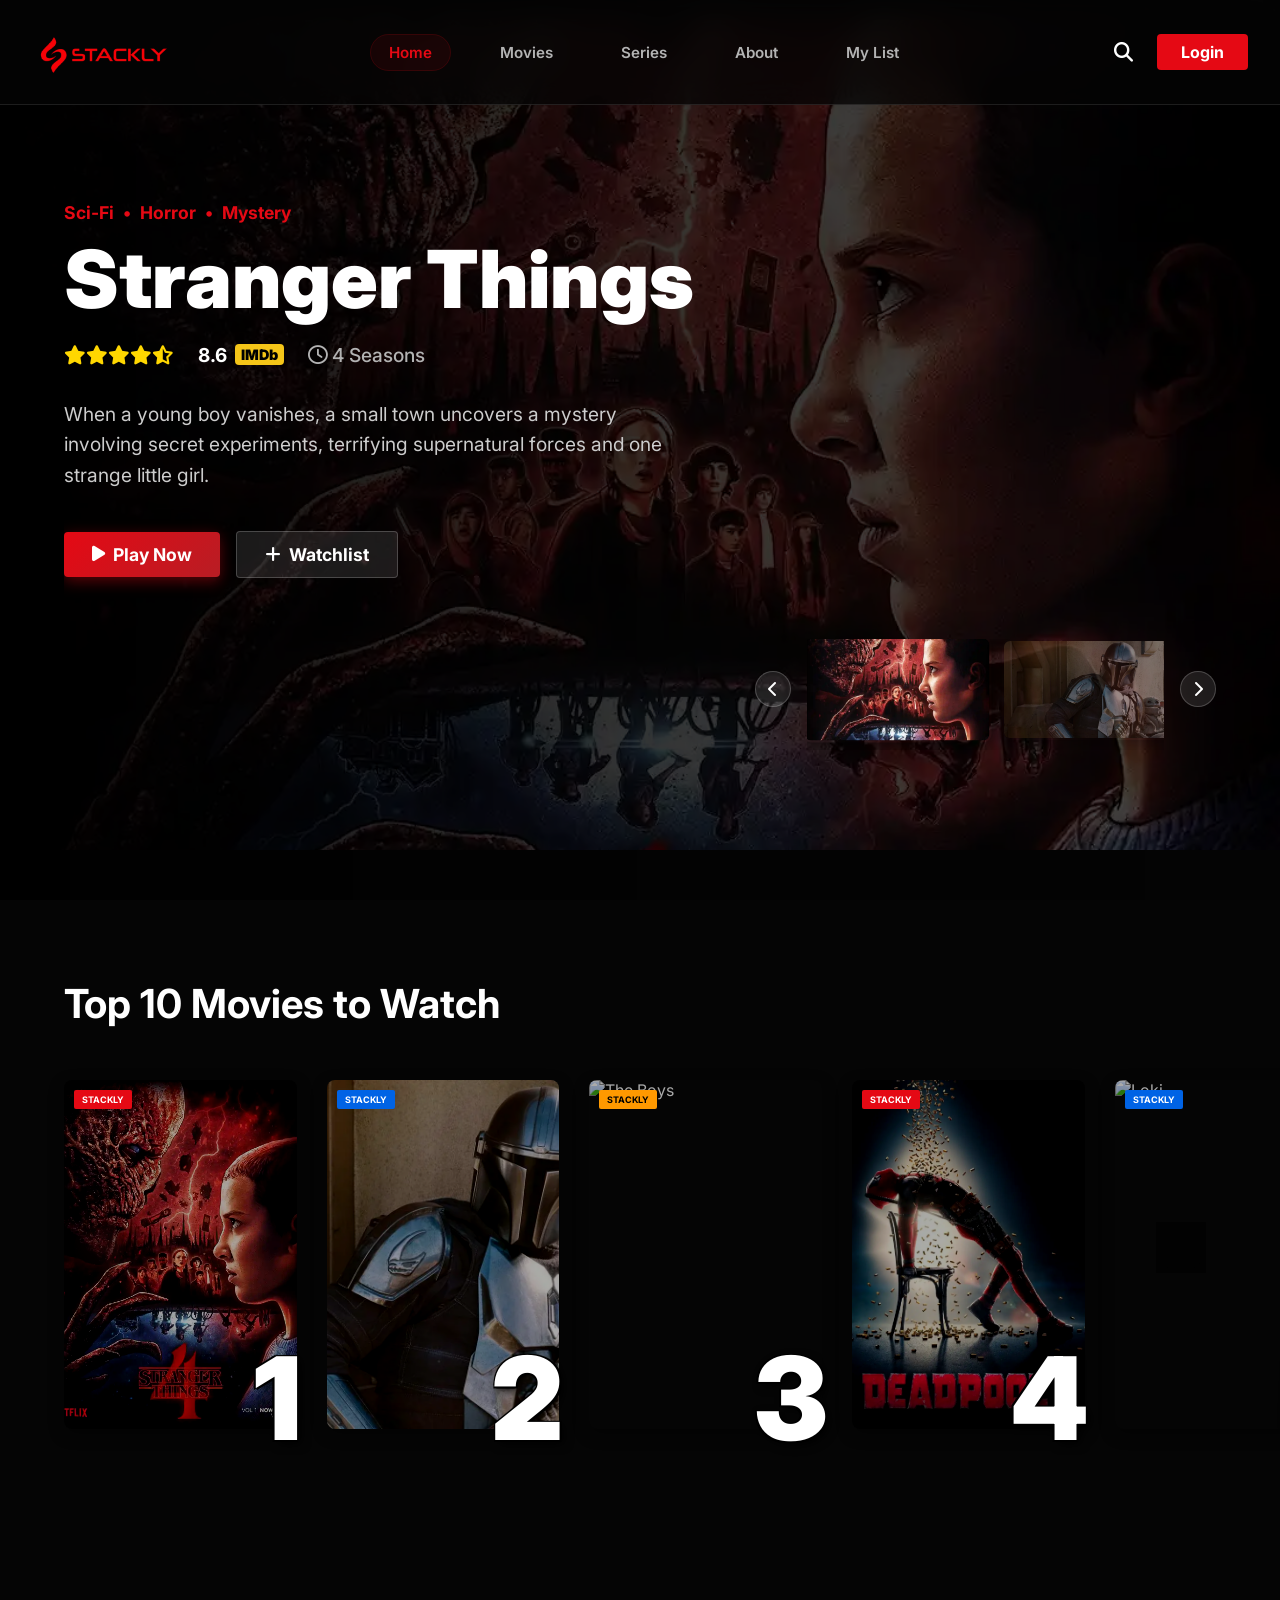
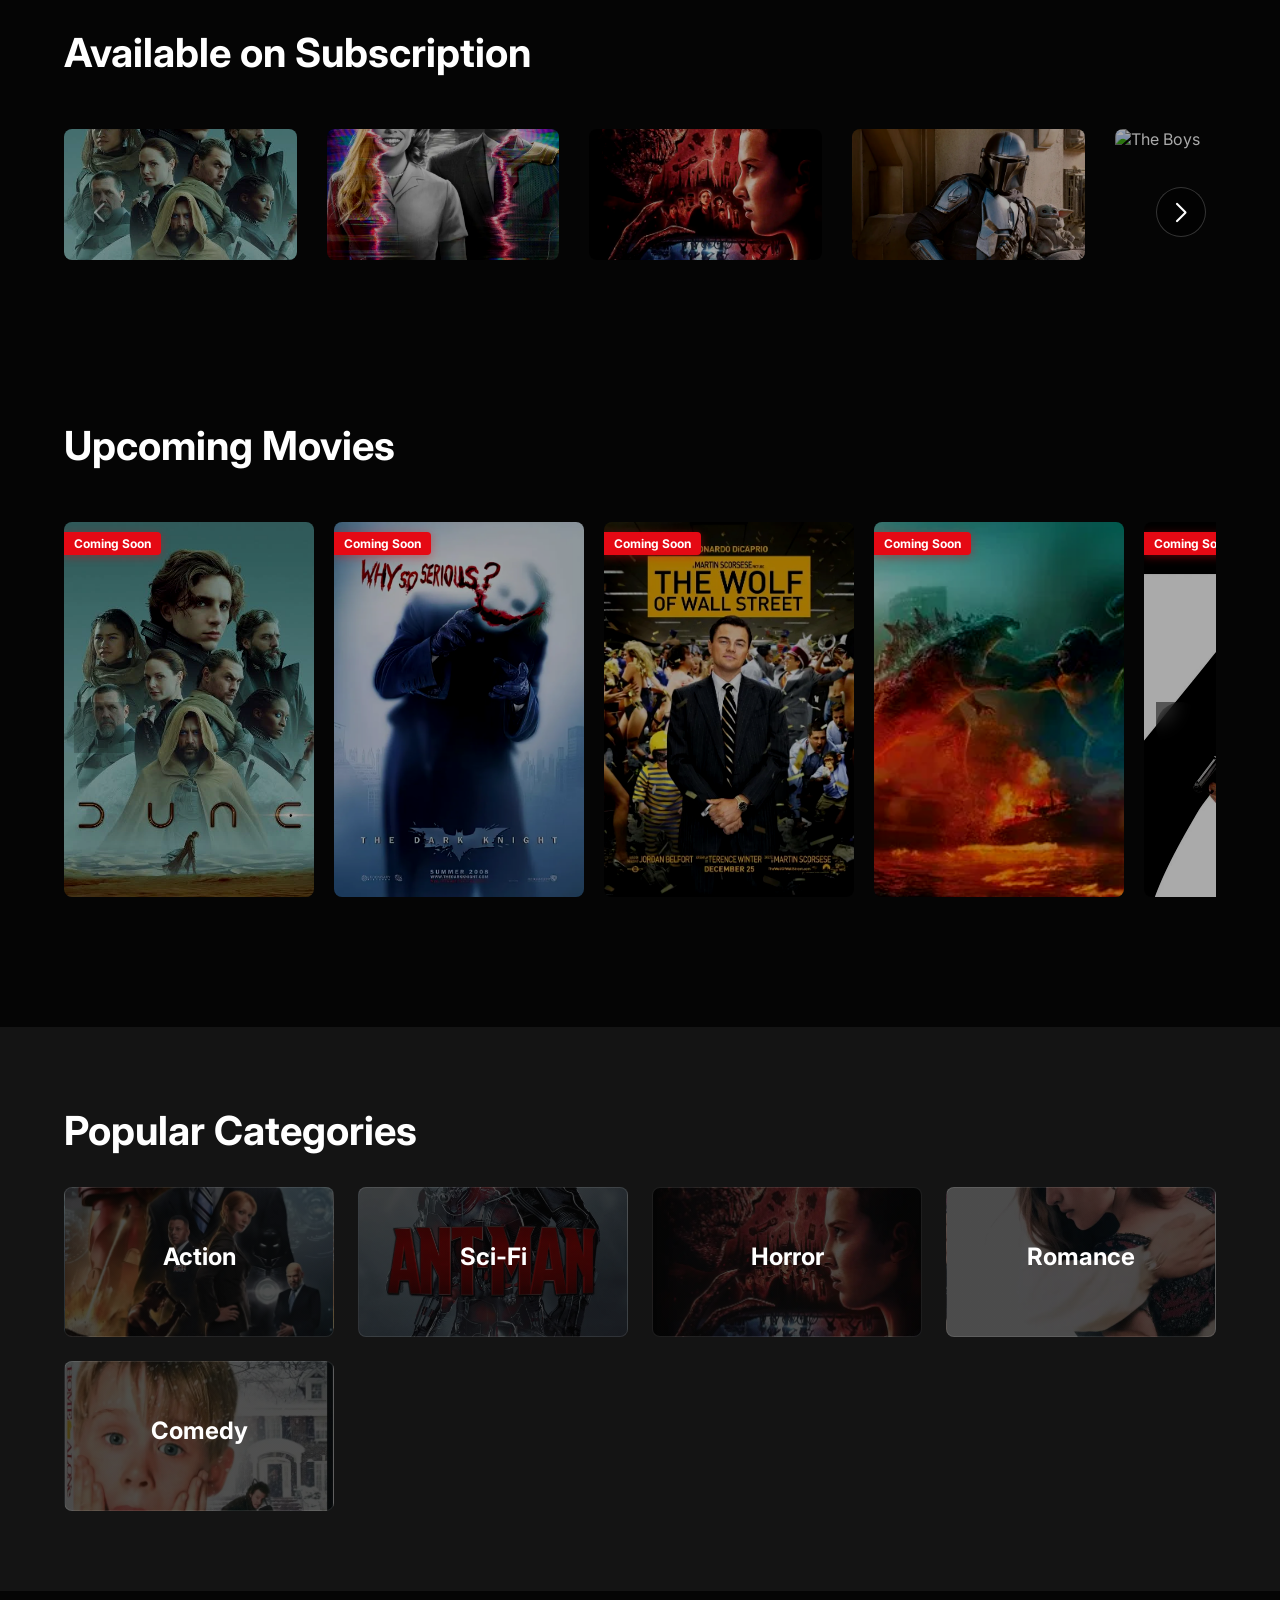
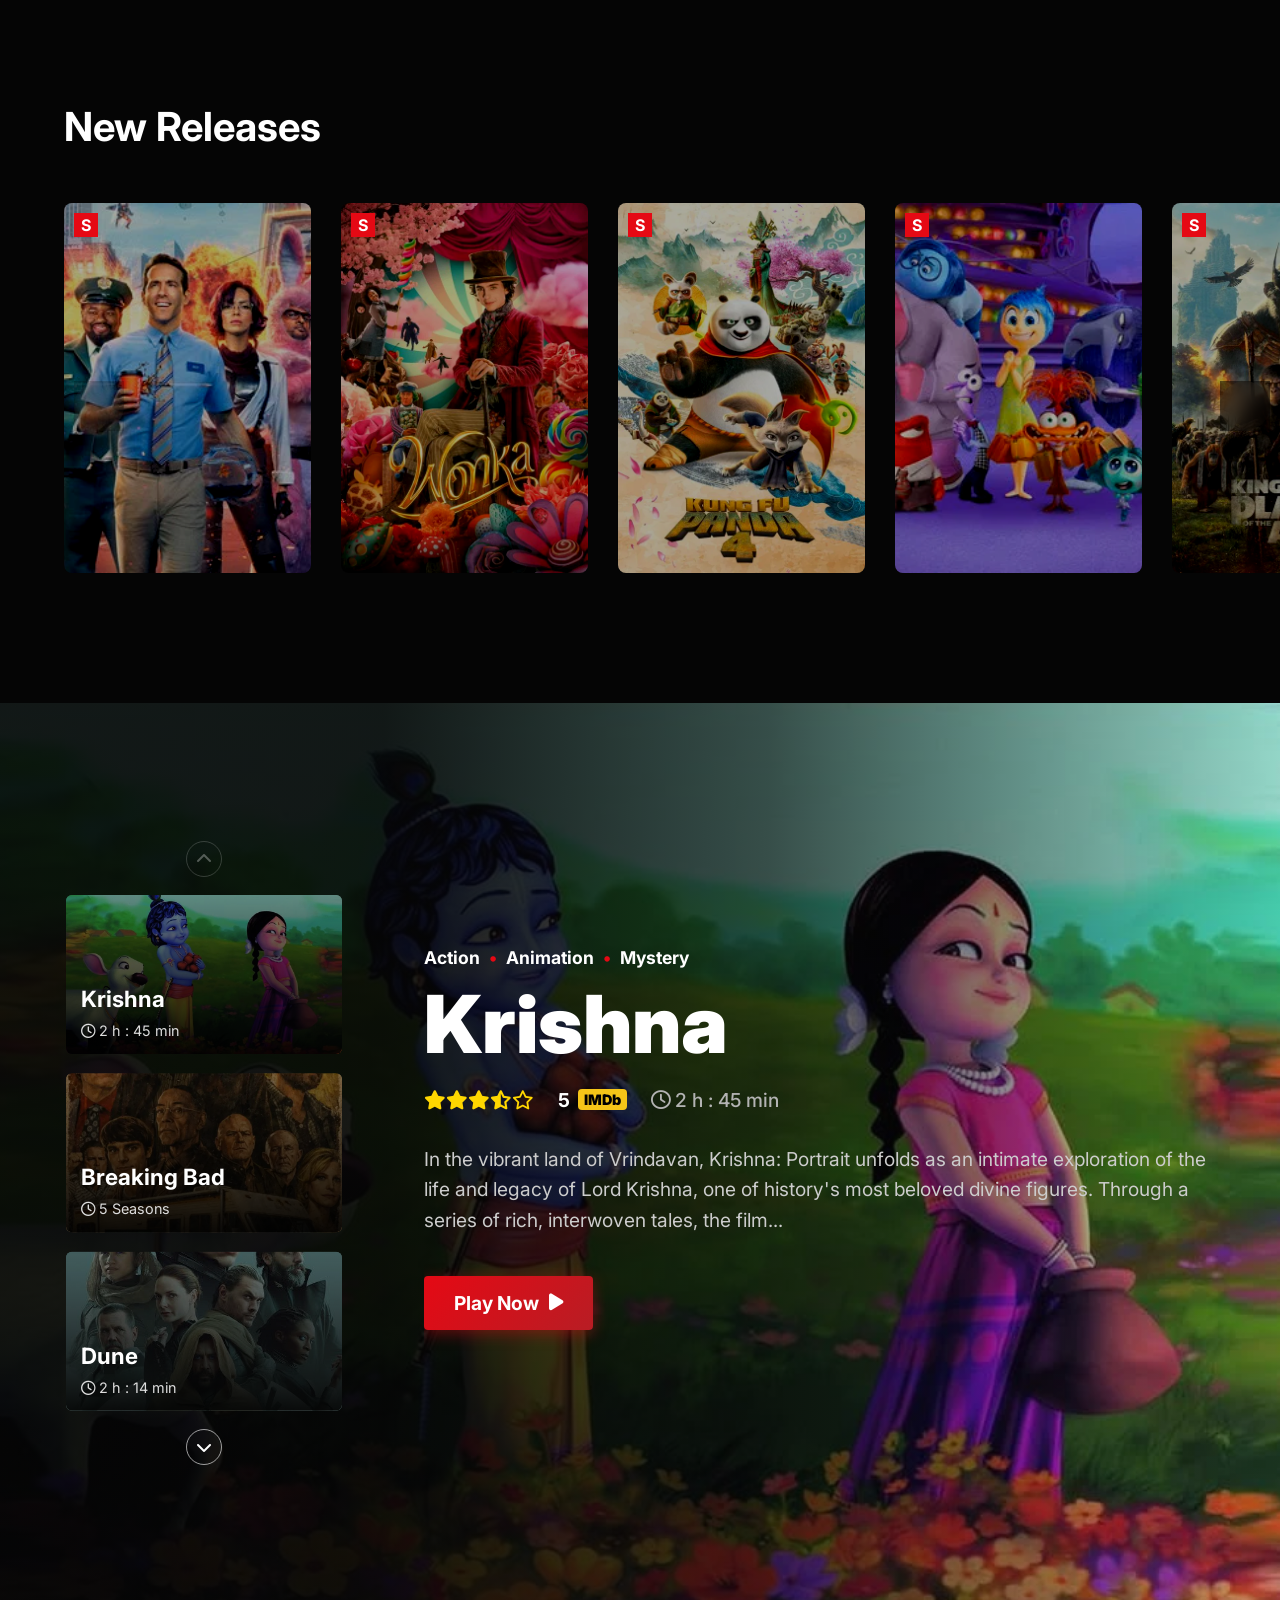
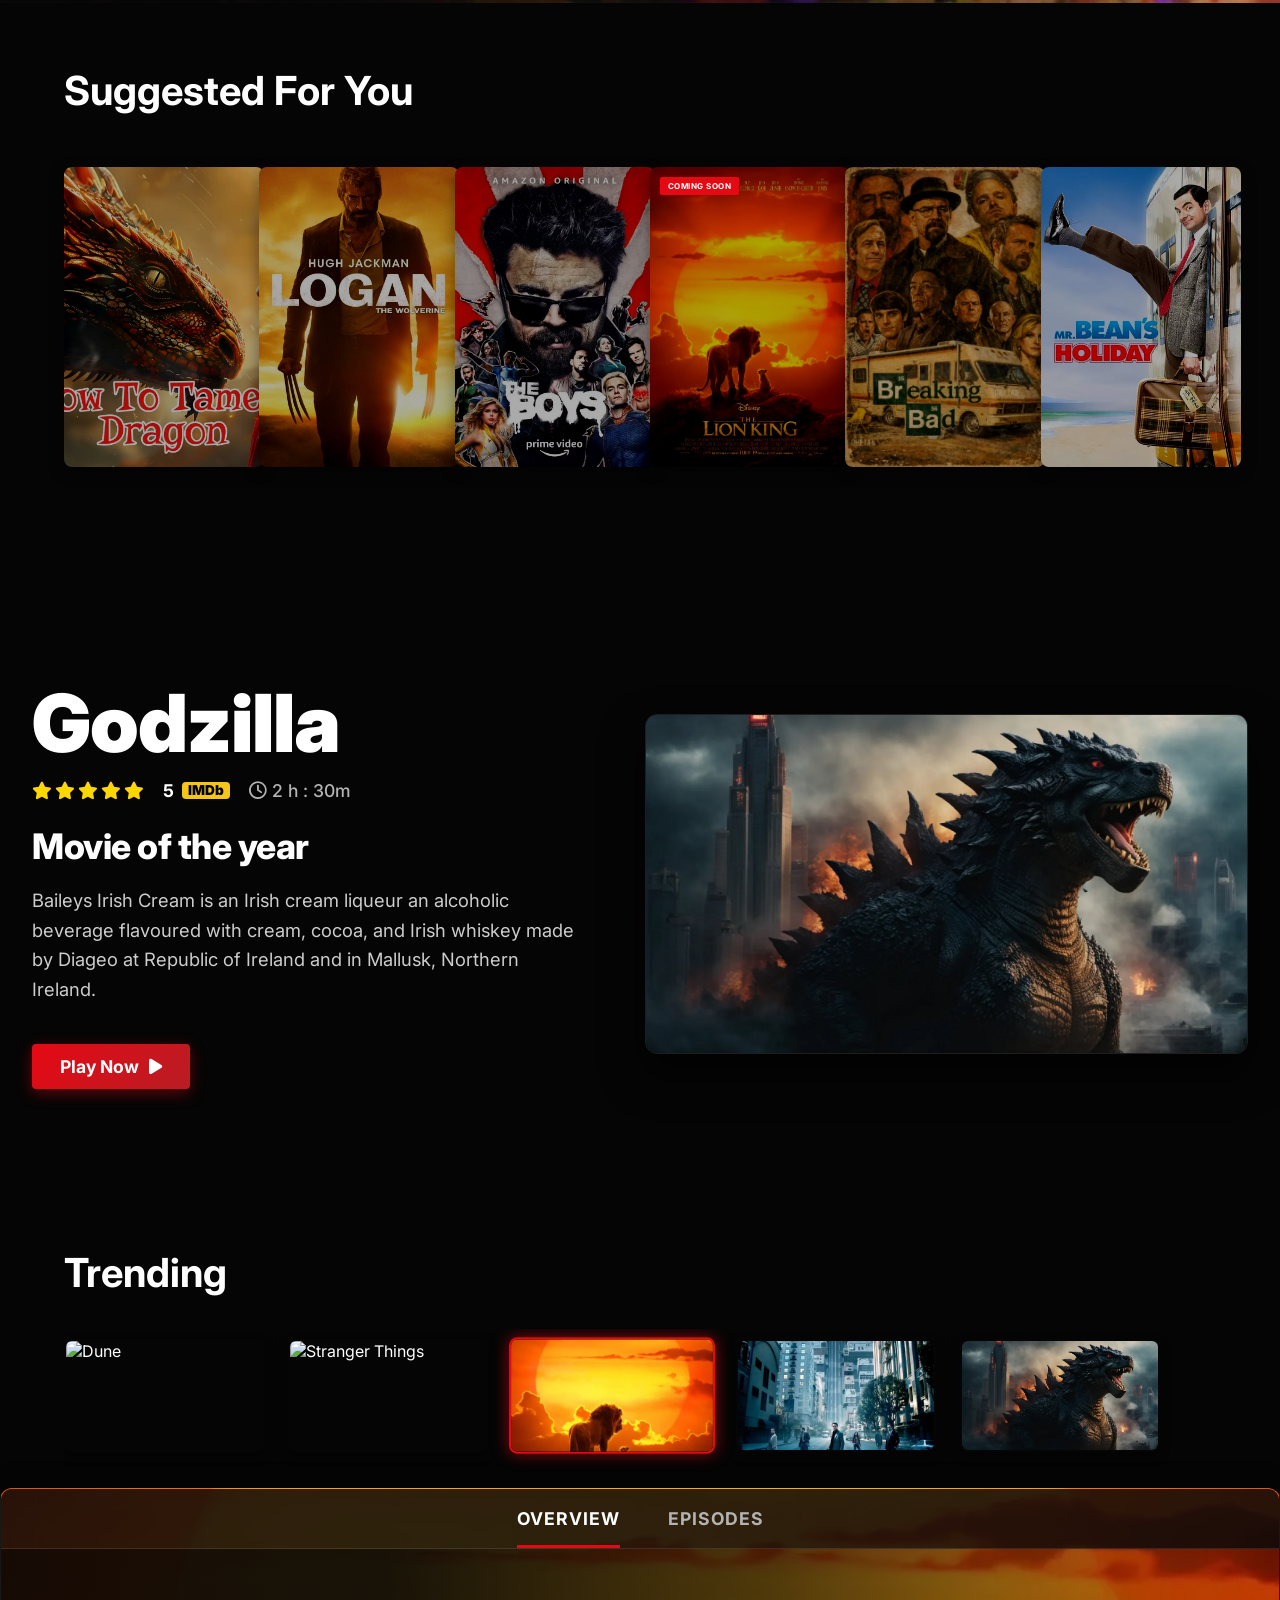
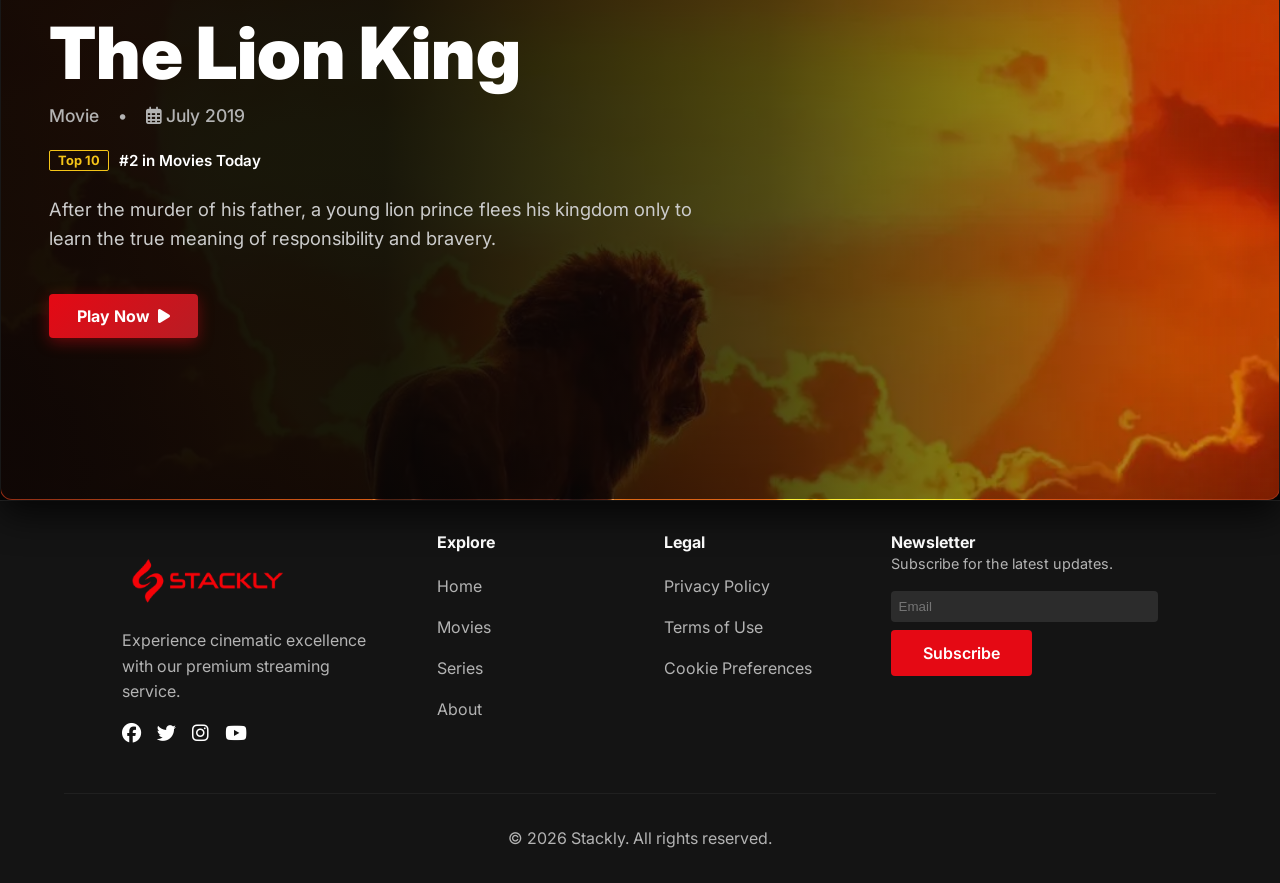
==== index.html @ b8361abd "Add files via upload" ====
<!DOCTYPE html>
<html lang="en">
<head>
    <meta charset="UTF-8">
    <meta name="viewport" content="width=device-width, initial-scale=1.0">
    <title>Stackly | Premium OTT Platform</title>
    <link href="https://fonts.googleapis.com/css2?family=Inter:wght@300;400;500;600;700;900&display=swap" rel="stylesheet">
    <link rel="stylesheet" href="https://cdnjs.cloudflare.com/ajax/libs/font-awesome/6.4.0/css/all.min.css">
    <link rel="stylesheet" href="https://cdn.jsdelivr.net/npm/swiper@10/swiper-bundle.min.css" />
    <link rel="stylesheet" href="css/styles.css">
    <style>
      @media (max-width: 767px) {
        /* Fix Hero Heights */
        .hero-showcase, .hero-two-column, .hero { height: auto !important; min-height: 0 !important; padding-top: 130px !important; padding-bottom: 20px !important; }
        .hero-showcase .container, .hero-two-column .container, .hero .container { height: auto !important; flex-direction: column !important; gap: 1rem !important; }
        .hero-content-wrapper, .hero-text-col, .hero-right-media, .hero-poster-col { width: 100% !important; min-width: 0 !important; flex: none !important; margin-top: 20px !important; }
        .hero-right-media, .hero-poster-col { display: none !important; }
        
        /* Fix Swiper overlapping bugs */
        .swiper { max-width: 100vw !important; overflow: hidden !important; }
        .swiper-wrapper { max-width: none !important; overflow: visible !important; }
        
        /* Reduce spacing */
        section { padding: 1.5rem 0 !important; overflow: hidden !important; }
        #filterSection { padding: 0.5rem 0 !important; }
      }
    </style>
</head>
<body>

    <!-- Cinematic Preloader -->
    <div id="preloader" style="position: fixed; top: 0; left: 0; width: 100%; height: 100%; background: #050505; z-index: 99999; display: flex; flex-direction: column; align-items: center; justify-content: center; transition: opacity 0.6s ease-in-out, visibility 0.6s ease-in-out;">
        <div class="preloader-content" style="display: flex; flex-direction: column; align-items: center; gap: 20px;">
            <div class="preloader-logo" style="font-size: 4rem; font-weight: 900; color: #E50914; letter-spacing: -2px; animation: logoBeat 1.8s infinite alternate ease-in-out;">Stackly<span style="color:white;">.</span></div>
            <div class="preloader-bar" style="width: 200px; height: 3px; background: rgba(255,255,255,0.1); border-radius: 3px; overflow: hidden; position: relative;">
                <div class="preloader-progress" style="width: 0%; height: 100%; background: #E50914; box-shadow: 0 0 10px #E50914; animation: fillBar 1.6s forwards cubic-bezier(0.1, 0.8, 0.1, 1);"></div>
            </div>
        </div>
    </div>

    <!-- Header -->
    <header class="site-header">
        <div class="container header-container">
            <a href="index.html" class="logo" style="display:flex; align-items:center;">
                <img src="Images/logo-removebg-preview.webp" style="height: 60px; width: auto; max-width: 190px; object-fit: contain; filter: brightness(0) saturate(100%) invert(14%) sepia(87%) saturate(6288%) hue-rotate(354deg) brightness(92%) contrast(110%);" alt="Stackly Logo">
            </a>
            
            <nav class="desktop-nav">
                <ul class="nav-links">
                    <li><a href="index.html" class="active">Home</a></li>
                    <li><a href="movies.html">Movies</a></li>
                    <li><a href="series.html">Series</a></li>
                    <li><a href="about.html">About</a></li>
                    <li><a href="mylist.html">My List</a></li>
                </ul>
            </nav>     

            <div class="header-right">
                <div class="header-actions">
                    <a href="404.html" aria-label="Search" style="color: white; font-size: 1.2rem; transition: color 0.3s;" onmouseover="this.style.color='var(--accent-red)'" onmouseout="this.style.color='white'"><i class="fas fa-search"></i></a>
                    <a href="login.html" class="btn-primary" style="padding: 0.5rem 1.5rem; background: #E50914; color: white; border-radius: 4px; font-weight: bold; text-decoration: none;">Login</a>
                </div>
                <button class="mobile-menu-btn" aria-label="Toggle Navigation">
                    <i class="fas fa-bars"></i>
                </button>
            </div>
        </div>
    </header>

    <!-- Mobile Nav -->
    <div class="mobile-nav">
        <ul>
            <li><a href="index.html" class="active">Home</a></li>
            <li><a href="movies.html">Movies</a></li>
            <li><a href="series.html">Series</a></li>
            <li><a href="about.html">About</a></li>
            <li><a href="mylist.html">My List</a></li>
            <li><a href="login.html" class="mobile-login-btn">Login</a></li>
        </ul>
    </div>
    <!-- 1. Cinematic Hero Slider -->
    <section class="hero-showcase" style="height: 100vh; min-height: 800px; display: flex; flex-direction: column; justify-content: center; position: relative; overflow: hidden; background: #050505; padding-top: 100px;">
        <!-- Background Swiper (crossfade) -->
        <div class="swiper heroBgSwiper" style="position: absolute; top:0; left:0; width:100%; height:100%; z-index: 1;">
            <div class="swiper-wrapper">
                <div class="swiper-slide"><img src="Images/stranger things.webp" style="width:100%; height:100%; object-fit:cover; filter: brightness(0.35);" alt="Stranger Things"></div>
                <div class="swiper-slide"><img src="Images/mandalorine.webp" style="width:100%; height:100%; object-fit:cover; filter: brightness(0.35);" alt="The Mandalorian"></div>
                <div class="swiper-slide"><img src="Images/godlza vs kong.webp" style="width:100%; height:100%; object-fit:cover; filter: brightness(0.35);" alt="Godzilla vs. Kong"></div>
                <div class="swiper-slide"><img src="Images/hero succssioon.webp" style="width:100%; height:100%; object-fit:cover; filter: brightness(0.35);" alt="Succession"></div>
                <div class="swiper-slide"><img src="Images/BREAKING BAD.webp" style="width:100%; height:100%; object-fit:cover; filter: brightness(0.35);" alt="Breaking Bad"></div>
            </div>
            <!-- Gradient overlay for text readability -->
            <div style="position: absolute; top:0; left:0; width:100%; height:100%; background: linear-gradient(to right, rgba(0,0,0,0.85) 0%, rgba(0,0,0,0.4) 50%, rgba(0,0,0,0.15) 100%); z-index:2;"></div>
        </div>

        <div class="container" style="position: relative; z-index: 10; display: flex; align-items: center; justify-content: space-between; height: 100%; max-width: 1300px; margin: 0 auto; gap: 2rem;">
            
            <!-- Left Column: Hero Content -->
            <div style="flex: 1; max-width: 650px;">
                <div class="swiper heroContentSwiper" style="width: 100%; overflow: hidden;">
                    <div class="swiper-wrapper">
                        <!-- Slide 1: Stranger Things -->
                        <div class="swiper-slide" style="display:flex; flex-direction:column; justify-content:center;">
                            <div class="hero-anim" style="font-size:1.1rem; font-weight:bold; color:var(--accent-red); margin-bottom:1rem;">Sci-Fi <span style="color:var(--accent-red); margin:0 5px;">&bull;</span> Horror <span style="color:var(--accent-red); margin:0 5px;">&bull;</span> Mystery</div>
                            <h2 class="hero-anim hero-title-text" style="font-size:5rem; margin-bottom:1.5rem; font-weight:900; line-height: 1;">Stranger Things</h2>
                            <div class="hero-anim hero-meta-row" style="display: flex; align-items: center; gap: 1.5rem; color:var(--text-secondary); font-weight:500; margin-bottom: 2rem; font-size: 1.2rem;">
                                <span style="color:gold;"><i class="fas fa-star"></i><i class="fas fa-star"></i><i class="fas fa-star"></i><i class="fas fa-star"></i><i class="fas fa-star-half-alt"></i></span>
                                <span style="color: white; font-weight: bold; display:flex; align-items:center; gap:8px;">8.6 <span style="background: #f5c518; color: black; padding: 2px 6px; border-radius: 4px; font-size: 0.9rem; font-weight: 900;">IMDb</span></span>
                                <span><i class="far fa-clock"></i> 4 Seasons</span>
                            </div>
                            <p class="hero-anim hero-desc-text" style="font-size:1.2rem; line-height:1.6; max-width:600px; margin-bottom: 2.5rem; color: #ccc;">When a young boy vanishes, a small town uncovers a mystery involving secret experiments, terrifying supernatural forces and one strange little girl.</p>
                            <div class="hero-anim" style="display: flex; align-items: center; gap: 1rem;">
                                <button class="btn-red" style="width:fit-content; padding: 12px 28px; font-size: 1.1rem; display: flex; align-items: center; gap: 8px; border-radius:4px; font-weight:bold;" onclick="window.location.href='404.html'"><i class="fas fa-play"></i> Play Now</button>
                                <button class="btn-watchlist" style="background: rgba(255,255,255,0.1); border: 1px solid rgba(255,255,255,0.2); color: white; padding: 12px 28px; font-size: 1.1rem; display: flex; align-items: center; gap: 8px; border-radius: 4px; font-weight: bold; cursor: pointer; transition: 0.3s;" onclick="window.location.href='404.html'"><i class="fas fa-plus"></i> Watchlist</button>
                            </div>
                        </div>
                        <!-- Slide 2: Mandalorian -->
                        <div class="swiper-slide" style="display:flex; flex-direction:column; justify-content:center;">
                            <div class="hero-anim" style="font-size:1.1rem; font-weight:bold; color:var(--accent-red); margin-bottom:1rem;">Sci-Fi <span style="color:var(--accent-red); margin:0 5px;">&bull;</span> Action <span style="color:var(--accent-red); margin:0 5px;">&bull;</span> Adventure</div>
                            <h2 class="hero-anim hero-title-text" style="font-size:5rem; margin-bottom:1.5rem; font-weight:900; line-height: 1;">The Mandalorian</h2>
                            <div class="hero-anim hero-meta-row" style="display: flex; align-items: center; gap: 1.5rem; color:var(--text-secondary); font-weight:500; margin-bottom: 2rem; font-size: 1.2rem;">
                                <span style="color:gold;"><i class="fas fa-star"></i><i class="fas fa-star"></i><i class="fas fa-star"></i><i class="fas fa-star"></i><i class="fas fa-star-half-alt"></i></span>
                                <span style="color: white; font-weight: bold; display:flex; align-items:center; gap:8px;">8.7 <span style="background: #f5c518; color: black; padding: 2px 6px; border-radius: 4px; font-size: 0.9rem; font-weight: 900;">IMDb</span></span>
                                <span><i class="far fa-clock"></i> 3 Seasons</span>
                            </div>
                            <p class="hero-anim hero-desc-text" style="font-size:1.2rem; line-height:1.6; max-width:600px; margin-bottom: 2.5rem; color: #ccc;">The travels of a lone bounty hunter in the outer reaches of the galaxy, far from the authority of the New Republic.</p>
                            <div class="hero-anim" style="display: flex; align-items: center; gap: 1rem;">
                                <button class="btn-red" style="width:fit-content; padding: 12px 28px; font-size: 1.1rem; display: flex; align-items: center; gap: 8px; border-radius:4px; font-weight:bold;" onclick="window.location.href='404.html'"><i class="fas fa-play"></i> Play Now</button>
                                <button class="btn-watchlist" style="background: rgba(255,255,255,0.1); border: 1px solid rgba(255,255,255,0.2); color: white; padding: 12px 28px; font-size: 1.1rem; display: flex; align-items: center; gap: 8px; border-radius: 4px; font-weight: bold; cursor: pointer; transition: 0.3s;" onclick="window.location.href='404.html'"><i class="fas fa-plus"></i> Watchlist</button>
                            </div>
                        </div>
                        <!-- Slide 3: Godzilla vs Kong -->
                        <div class="swiper-slide" style="display:flex; flex-direction:column; justify-content:center;">
                            <div class="hero-anim" style="font-size:1.1rem; font-weight:bold; color:var(--accent-red); margin-bottom:1rem;">Action <span style="color:var(--accent-red); margin:0 5px;">&bull;</span> Sci-Fi <span style="color:var(--accent-red); margin:0 5px;">&bull;</span> Thriller</div>
                            <h2 class="hero-anim hero-title-text" style="font-size:5rem; margin-bottom:1.5rem; font-weight:900; line-height: 1;">Godzilla vs. Kong</h2>
                            <div class="hero-anim hero-meta-row" style="display: flex; align-items: center; gap: 1.5rem; color:var(--text-secondary); font-weight:500; margin-bottom: 2rem; font-size: 1.2rem;">
                                <span style="color:gold;"><i class="fas fa-star"></i><i class="fas fa-star"></i><i class="fas fa-star"></i><i class="fas fa-star-half-alt"></i><i class="far fa-star"></i></span>
                                <span style="color: white; font-weight: bold; display:flex; align-items:center; gap:8px;">6.3 <span style="background: #f5c518; color: black; padding: 2px 6px; border-radius: 4px; font-size: 0.9rem; font-weight: 900;">IMDb</span></span>
                                <span><i class="far fa-clock"></i> 1 h : 53 min</span>
                            </div>
                            <p class="hero-anim hero-desc-text" style="font-size:1.2rem; line-height:1.6; max-width:600px; margin-bottom: 2.5rem; color: #ccc;">The epic next chapter in the cinematic Monsterverse pits two of the greatest icons in motion picture history against each other - the fearsome Godzilla and the mighty Kong - with humanity caught in the balance.</p>
                            <div class="hero-anim" style="display: flex; align-items: center; gap: 1rem;">
                                <button class="btn-red" style="width:fit-content; padding: 12px 28px; font-size: 1.1rem; display: flex; align-items: center; gap: 8px; border-radius:4px; font-weight:bold;" onclick="window.location.href='404.html'"><i class="fas fa-play"></i> Play Now</button>
                                <button class="btn-watchlist" style="background: rgba(255,255,255,0.1); border: 1px solid rgba(255,255,255,0.2); color: white; padding: 12px 28px; font-size: 1.1rem; display: flex; align-items: center; gap: 8px; border-radius: 4px; font-weight: bold; cursor: pointer; transition: 0.3s;" onclick="window.location.href='404.html'"><i class="fas fa-plus"></i> Watchlist</button>
                            </div>
                        </div>
                        <!-- Slide 4: Succession -->
                        <div class="swiper-slide" style="display:flex; flex-direction:column; justify-content:center;">
                            <div class="hero-anim" style="font-size:1.1rem; font-weight:bold; color:var(--accent-red); margin-bottom:1rem;">Drama <span style="color:var(--accent-red); margin:0 5px;">&bull;</span> Corporate</div>
                            <h2 class="hero-anim hero-title-text" style="font-size:5rem; margin-bottom:1.5rem; font-weight:900; line-height: 1;">Succession</h2>
                            <div class="hero-anim hero-meta-row" style="display: flex; align-items: center; gap: 1.5rem; color:var(--text-secondary); font-weight:500; margin-bottom: 2rem; font-size: 1.2rem;">
                                <span style="color:gold;"><i class="fas fa-star"></i><i class="fas fa-star"></i><i class="fas fa-star"></i><i class="fas fa-star"></i><i class="fas fa-star"></i></span>
                                <span style="color: white; font-weight: bold; display:flex; align-items:center; gap:8px;">8.9 <span style="background: #f5c518; color: black; padding: 2px 6px; border-radius: 4px; font-size: 0.9rem; font-weight: 900;">IMDb</span></span>
                                <span><i class="far fa-clock"></i> 4 Seasons</span>
                            </div>
                            <p class="hero-anim hero-desc-text" style="font-size:1.2rem; line-height:1.6; max-width:600px; margin-bottom: 2.5rem; color: #ccc;">The Roy family is known for controlling the biggest media and entertainment company in the world. However, their world changes when their father steps down.</p>
                            <div class="hero-anim" style="display: flex; align-items: center; gap: 1rem;">
                                <button class="btn-red" style="width:fit-content; padding: 12px 28px; font-size: 1.1rem; display: flex; align-items: center; gap: 8px; border-radius:4px; font-weight:bold;" onclick="window.location.href='404.html'"><i class="fas fa-play"></i> Play Now</button>
                                <button class="btn-watchlist" style="background: rgba(255,255,255,0.1); border: 1px solid rgba(255,255,255,0.2); color: white; padding: 12px 28px; font-size: 1.1rem; display: flex; align-items: center; gap: 8px; border-radius: 4px; font-weight: bold; cursor: pointer; transition: 0.3s;" onclick="window.location.href='404.html'"><i class="fas fa-plus"></i> Watchlist</button>
                            </div>
                        </div>
                        <!-- Slide 5: Breaking Bad -->
                        <div class="swiper-slide" style="display:flex; flex-direction:column; justify-content:center;">
                            <div class="hero-anim" style="font-size:1.1rem; font-weight:bold; color:var(--accent-red); margin-bottom:1rem;">Crime <span style="color:var(--accent-red); margin:0 5px;">&bull;</span> Drama <span style="color:var(--accent-red); margin:0 5px;">&bull;</span> Thriller</div>
                            <h2 class="hero-anim hero-title-text" style="font-size:5rem; margin-bottom:1.5rem; font-weight:900; line-height: 1;">Breaking Bad</h2>
                            <div class="hero-anim hero-meta-row" style="display: flex; align-items: center; gap: 1.5rem; color:var(--text-secondary); font-weight:500; margin-bottom: 2rem; font-size: 1.2rem;">
                                <span style="color:gold;"><i class="fas fa-star"></i><i class="fas fa-star"></i><i class="fas fa-star"></i><i class="fas fa-star"></i><i class="fas fa-star"></i></span>
                                <span style="color: white; font-weight: bold; display:flex; align-items:center; gap:8px;">9.5 <span style="background: #f5c518; color: black; padding: 2px 6px; border-radius: 4px; font-size: 0.9rem; font-weight: 900;">IMDb</span></span>
                                <span><i class="far fa-clock"></i> 5 Seasons</span>
                            </div>
                            <p class="hero-anim hero-desc-text" style="font-size:1.2rem; line-height:1.6; max-width:600px; margin-bottom: 2.5rem; color: #ccc;">A chemistry teacher diagnosed with inoperable lung cancer turns to manufacturing and selling methamphetamine to secure his family's future.</p>
                            <div class="hero-anim" style="display: flex; align-items: center; gap: 1rem;">
                                <button class="btn-red" style="width:fit-content; padding: 12px 28px; font-size: 1.1rem; display: flex; align-items: center; gap: 8px; border-radius:4px; font-weight:bold;" onclick="window.location.href='404.html'"><i class="fas fa-play"></i> Play Now</button>
                                <button class="btn-watchlist" style="background: rgba(255,255,255,0.1); border: 1px solid rgba(255,255,255,0.2); color: white; padding: 12px 28px; font-size: 1.1rem; display: flex; align-items: center; gap: 8px; border-radius: 4px; font-weight: bold; cursor: pointer; transition: 0.3s;" onclick="window.location.href='404.html'"><i class="fas fa-plus"></i> Watchlist</button>
                            </div>
                        </div>
                    </div>
                </div>
            </div>

            <!-- Right Column: Thumbnail Selector Swiper -->
            <div class="hero-right-media" style="width: 40%; min-width: 0; z-index: 10; display: flex; align-items: center; gap: 1rem; flex-shrink: 0; align-self: flex-end; padding-bottom: 80px;">
                <div class="custom-hero-arrow prev" style="background: rgba(255,255,255,0.1); border: 1px solid rgba(255,255,255,0.2); width: 36px; height: 36px; display: flex; align-items: center; justify-content: center; border-radius: 50%; cursor: pointer; transition: 0.3s; color: white; flex-shrink: 0;"><i class="fas fa-chevron-left"></i></div>
                
                <div class="swiper heroThumbSwiper" style="width: 100%; overflow: hidden; padding: 10px 0; margin-top: -10px; margin-bottom: -10px;">
                    <div class="swiper-wrapper">
                        <!-- Thumb 1 -->
                        <div class="swiper-slide hero-thumb-slide" style="width: 180px; flex-shrink:0;">
                            <div class="hero-thumb-card" style="aspect-ratio: 16/9; border-radius: 8px; overflow: hidden; position: relative; width: 100%;">
                                <img src="Images/stranger things.webp" style="width: 100%; height: 100%; object-fit: cover;" alt="Stranger Things">
                            </div>
                        </div>
                        <!-- Thumb 2 -->
                        <div class="swiper-slide hero-thumb-slide" style="width: 180px; flex-shrink:0;">
                            <div class="hero-thumb-card" style="aspect-ratio: 16/9; border-radius: 8px; overflow: hidden; position: relative; width: 100%;">
                                <img src="Images/mandalorine.webp" style="width: 100%; height: 100%; object-fit: cover;" alt="The Mandalorian">
                            </div>
                        </div>
                        <!-- Thumb 3 -->
                        <div class="swiper-slide hero-thumb-slide" style="width: 180px; flex-shrink:0;">
                            <div class="hero-thumb-card" style="aspect-ratio: 16/9; border-radius: 8px; overflow: hidden; position: relative; width: 100%;">
                                <img src="Images/godlza vs kong.webp" style="width: 100%; height: 100%; object-fit: cover;" alt="Godzilla vs Kong">
                            </div>
                        </div>
                        <!-- Thumb 4 -->
                        <div class="swiper-slide hero-thumb-slide" style="width: 180px; flex-shrink:0;">
                            <div class="hero-thumb-card" style="aspect-ratio: 16/9; border-radius: 8px; overflow: hidden; position: relative; width: 100%;">
                                <img src="Images/hero succssioon.webp" style="width: 100%; height: 100%; object-fit: cover;" alt="Succession">
                            </div>
                        </div>
                        <!-- Thumb 5 -->
                        <div class="swiper-slide hero-thumb-slide" style="width: 180px; flex-shrink:0;">
                            <div class="hero-thumb-card" style="aspect-ratio: 16/9; border-radius: 8px; overflow: hidden; position: relative; width: 100%;">
                                <img src="Images/BREAKING BAD.webp" style="width: 100%; height: 100%; object-fit: cover;" alt="Breaking Bad">
                            </div>
                        </div>
                        <!-- DUPLICATES FOR INFINITE LOOP FIX -->
                        <!-- Thumb 6 (Copy of 1) -->
                        <div class="swiper-slide hero-thumb-slide" style="width: 180px; flex-shrink:0;">
                            <div class="hero-thumb-card" style="aspect-ratio: 16/9; border-radius: 8px; overflow: hidden; position: relative; width: 100%;">
                                <img src="Images/stranger things.webp" style="width: 100%; height: 100%; object-fit: cover;" alt="Stranger Things">
                            </div>
                        </div>
                        <!-- Thumb 7 (Copy of 2) -->
                        <div class="swiper-slide hero-thumb-slide" style="width: 180px; flex-shrink:0;">
                            <div class="hero-thumb-card" style="aspect-ratio: 16/9; border-radius: 8px; overflow: hidden; position: relative; width: 100%;">
                                <img src="Images/mandalorine.webp" style="width: 100%; height: 100%; object-fit: cover;" alt="The Mandalorian">
                            </div>
                        </div>
                        <!-- Thumb 8 (Copy of 3) -->
                        <div class="swiper-slide hero-thumb-slide" style="width: 180px; flex-shrink:0;">
                            <div class="hero-thumb-card" style="aspect-ratio: 16/9; border-radius: 8px; overflow: hidden; position: relative; width: 100%;">
                                <img src="Images/godlza vs kong.webp" style="width: 100%; height: 100%; object-fit: cover;" alt="Godzilla vs Kong">
                            </div>
                        </div>
                        <!-- Thumb 9 (Copy of 4) -->
                        <div class="swiper-slide hero-thumb-slide" style="width: 180px; flex-shrink:0;">
                            <div class="hero-thumb-card" style="aspect-ratio: 16/9; border-radius: 8px; overflow: hidden; position: relative; width: 100%;">
                                <img src="Images/hero succssioon.webp" style="width: 100%; height: 100%; object-fit: cover;" alt="Succession">
                            </div>
                        </div>
                        <!-- Thumb 10 (Copy of 5) -->
                        <div class="swiper-slide hero-thumb-slide" style="width: 180px; flex-shrink:0;">
                            <div class="hero-thumb-card" style="aspect-ratio: 16/9; border-radius: 8px; overflow: hidden; position: relative; width: 100%;">
                                <img src="Images/BREAKING BAD.webp" style="width: 100%; height: 100%; object-fit: cover;" alt="Breaking Bad">
                            </div>
                        </div>
                    </div>
                </div>
                
                <div class="custom-hero-arrow next" style="background: rgba(255,255,255,0.1); border: 1px solid rgba(255,255,255,0.2); width: 36px; height: 36px; display: flex; align-items: center; justify-content: center; border-radius: 50%; cursor: pointer; transition: 0.3s; color: white; flex-shrink: 0;"><i class="fas fa-chevron-right"></i></div>
            </div>
        </div>
    </section>




    <!-- Top 10 Movies to Watch -->
    <section class="top10-section" style="padding: 5rem 0; overflow: visible; background: var(--bg-color); position: relative;">
        <h2 class="section-title">Top 10 Movies to Watch</h2>
        <div class="container" style="position: relative;">
            <div class="swiper top10Swiper" style="overflow: visible; padding: 20px 0 40px 0;">
                <div class="swiper-wrapper">
                    <!-- Card 1 -->
                    <div class="swiper-slide" style="width: 145px; margin-right: 20px;">
                        <div class="movie-card top10-card" style="width: 100%; aspect-ratio: 2/3; position: relative;">
                            <div class="top10-img-wrapper">
                                <div style="position: absolute; top: 10px; left: 10px; padding: 4px 8px; background: #E50914; color: white; font-weight: bold; font-size: 9px; border-radius: 2px; z-index: 10;">STACKLY</div>
                                <img src="Images/stranger things.webp" class="cinematic-img" alt="Stranger Things">
                                <div class="movie-card-overlay">
                                    <h3 class="card-title" style="font-size: 0.95rem;">Stranger Things</h3>
                                    <button class="icon-btn" onclick="window.location.href='404.html'"><i class="fas fa-play-circle" style="font-size:1.8rem;"></i></button>
                                </div>
                            </div>
                            <div class="top10-number">1</div>
                        </div>
                    </div>
                    <!-- Card 2 -->
                    <div class="swiper-slide" style="width: 145px; margin-right: 20px;">
                        <div class="movie-card top10-card" style="width: 100%; aspect-ratio: 2/3; position: relative;">
                            <div class="top10-img-wrapper">
                                <div style="position: absolute; top: 10px; left: 10px; padding: 4px 8px; background: #0063e5; color: white; font-weight: bold; font-size: 9px; border-radius: 2px; z-index: 10;">STACKLY</div>
                                <img src="Images/mandalorine.webp" class="cinematic-img" alt="The Mandalorian">
                                <div class="movie-card-overlay">
                                    <h3 class="card-title" style="font-size: 0.95rem;">The Mandalorian</h3>
                                    <button class="icon-btn" onclick="window.location.href='404.html'"><i class="fas fa-play-circle" style="font-size:1.8rem;"></i></button>
                                </div>
                            </div>
                            <div class="top10-number">2</div>
                        </div>
                    </div>
                    <!-- Card 3 -->
                    <div class="swiper-slide" style="width: 145px; margin-right: 20px;">
                        <div class="movie-card top10-card" style="width: 100%; aspect-ratio: 2/3; position: relative;">
                            <div class="top10-img-wrapper">
                                <div style="position: absolute; top: 10px; left: 10px; padding: 4px 8px; background: #ff9900; color: black; font-weight: bold; font-size: 9px; border-radius: 2px; z-index: 10;">STACKLY</div>
                                <img src="Images/the boys.webp" class="cinematic-img" alt="The Boys">
                                <div class="movie-card-overlay">
                                    <h3 class="card-title" style="font-size: 0.95rem;">The Boys</h3>
                                    <button class="icon-btn" onclick="window.location.href='404.html'"><i class="fas fa-play-circle" style="font-size:1.8rem;"></i></button>
                                </div>
                            </div>
                            <div class="top10-number">3</div>
                        </div>
                    </div>
                    <!-- Card 4 -->
                    <div class="swiper-slide" style="width: 145px; margin-right: 20px;">
                        <div class="movie-card top10-card" style="width: 100%; aspect-ratio: 2/3; position: relative;">
                            <div class="top10-img-wrapper">
                                <div style="position: absolute; top: 10px; left: 10px; padding: 4px 8px; background: #E50914; color: white; font-weight: bold; font-size: 9px; border-radius: 2px; z-index: 10;">STACKLY</div>
                                <img src="Images/DeadPOOL2.webp" class="cinematic-img" alt="DeadPOOL 2">
                                <div class="movie-card-overlay">
                                    <h3 class="card-title" style="font-size: 0.95rem;">DeadPOOL 2</h3>
                                    <button class="icon-btn" onclick="window.location.href='404.html'"><i class="fas fa-play-circle" style="font-size:1.8rem;"></i></button>
                                </div>
                            </div>
                            <div class="top10-number">4</div>
                        </div>
                    </div>
                    <!-- Card 5 -->
                    <div class="swiper-slide" style="width: 145px; margin-right: 20px;">
                        <div class="movie-card top10-card" style="width: 100%; aspect-ratio: 2/3; position: relative;">
                            <div class="top10-img-wrapper">
                                <div style="position: absolute; top: 10px; left: 10px; padding: 4px 8px; background: #0063e5; color: white; font-weight: bold; font-size: 9px; border-radius: 2px; z-index: 10;">STACKLY</div>
                                <img src="Images/loki.webp" class="cinematic-img" alt="Loki">
                                <div class="movie-card-overlay">
                                    <h3 class="card-title" style="font-size: 0.95rem;">Loki</h3>
                                    <button class="icon-btn" onclick="window.location.href='404.html'"><i class="fas fa-play-circle" style="font-size:1.8rem;"></i></button>
                                </div>
                            </div>
                            <div class="top10-number">5</div>
                        </div>
                    </div>
                    <!-- Card 6 -->
                    <div class="swiper-slide" style="width: 145px; margin-right: 20px;">
                        <div class="movie-card top10-card" style="width: 100%; aspect-ratio: 2/3; position: relative;">
                            <div class="top10-img-wrapper">
                                <div style="position: absolute; top: 10px; left: 10px; padding: 4px 8px; background: #E50914; color: white; font-weight: bold; font-size: 9px; border-radius: 2px; z-index: 10;">STACKLY</div>
                                <img src="Images/SPIDER MAN.webp" class="cinematic-img" alt="spider man">
                                <div class="movie-card-overlay">
                                    <h3 class="card-title" style="font-size: 0.95rem;">SPIDER MAN</h3>
                                    <button class="icon-btn" onclick="window.location.href='404.html'"><i class="fas fa-play-circle" style="font-size:1.8rem;"></i></button>
                                </div>
                            </div>
                            <div class="top10-number">6</div>
                        </div>
                    </div>
                    <!-- Card 7 -->
                    <div class="swiper-slide" style="width: 145px; margin-right: 20px;">
                        <div class="movie-card top10-card" style="width: 100%; aspect-ratio: 2/3; position: relative;">
                            <div class="top10-img-wrapper">
                                <div style="position: absolute; top: 10px; left: 10px; padding: 4px 8px; background: #ff9900; color: black; font-weight: bold; font-size: 9px; border-radius: 2px; z-index: 10;">STACKLY</div>
                                <img src="Images/Hacksaw ridge.webp" class="cinematic-img" alt="Reacher">
                                <div class="movie-card-overlay">
                                    <h3 class="card-title" style="font-size: 0.95rem;">Hacksaw Ridge</h3>
                                    <button class="icon-btn" onclick="window.location.href='404.html'"><i class="fas fa-play-circle" style="font-size:1.8rem;"></i></button>
                                </div>
                            </div>
                            <div class="top10-number">7</div>
                        </div>
                    </div>
                    <!-- Card 8 -->
                    <div class="swiper-slide" style="width: 145px; margin-right: 20px;">
                        <div class="movie-card top10-card" style="width: 100%; aspect-ratio: 2/3; position: relative;">
                            <div class="top10-img-wrapper">
                                <div style="position: absolute; top: 10px; left: 10px; padding: 4px 8px; background: #0063e5; color: white; font-weight: bold; font-size: 9px; border-radius: 2px; z-index: 10;">STACKLY</div>
                                <img src="Images/wadevision (1).webp" class="cinematic-img" alt="WandaVision">
                                <div class="movie-card-overlay">
                                    <h3 class="card-title" style="font-size: 0.95rem;">WandaVision</h3>
                                    <button class="icon-btn" onclick="window.location.href='404.html'"><i class="fas fa-play-circle" style="font-size:1.8rem;"></i></button>
                                </div>
                            </div>
                            <div class="top10-number">8</div>
                        </div>
                    </div>
                    <!-- Card 9 -->
                    <div class="swiper-slide" style="width: 145px; margin-right: 20px;">
                        <div class="movie-card top10-card" style="width: 100%; aspect-ratio: 2/3; position: relative;">
                            <div class="top10-img-wrapper">
                                <div style="position: absolute; top: 10px; left: 10px; padding: 4px 8px; background: #E50914; color: white; font-weight: bold; font-size: 9px; border-radius: 2px; z-index: 10;">STACKLY</div>
                                <img src="Images/BREAKING BAD.webp" class="cinematic-img" alt="Breaking Bad">
                                <div class="movie-card-overlay">
                                    <h3 class="card-title" style="font-size: 0.95rem;">Breaking Bad</h3>
                                    <button class="icon-btn" onclick="window.location.href='404.html'"><i class="fas fa-play-circle" style="font-size:1.8rem;"></i></button>
                                </div>
                            </div>
                            <div class="top10-number">9</div>
                        </div>
                    </div>
                    <!-- Card 10 -->
                    <div class="swiper-slide" style="width: 145px; margin-right: 20px;">
                        <div class="movie-card top10-card" style="width: 100%; aspect-ratio: 2/3; position: relative;">
                            <div class="top10-img-wrapper">
                                <div style="position: absolute; top: 10px; left: 10px; padding: 4px 8px; background: #0063e5; color: white; font-weight: bold; font-size: 9px; border-radius: 2px; z-index: 10;">STACKLY</div>
                                <img src="Images/hero succssioon.webp" class="cinematic-img" alt="Succession">
                                <div class="movie-card-overlay">
                                    <h3 class="card-title" style="font-size: 0.95rem;">Succession</h3>
                                    <button class="icon-btn" onclick="window.location.href='404.html'"><i class="fas fa-play-circle" style="font-size:1.8rem;"></i></button>
                                </div>
                            </div>
                            <div class="top10-number" style="right: -15px;">10</div>
                        </div>
                    </div>
                </div>
                <!-- Navigation Arrows -->
                <div class="swiper-button-next" style="color: white; transform: translateY(-20px);"></div>
                <div class="swiper-button-prev" style="color: white; transform: translateY(-20px);"></div>
            </div>
        </div>
    </section>


   <!-- 2. Available on Subscription -->
<section class="subscription-section" style="padding: 5rem 0;">
    <h2 class="section-title">Available on Subscription</h2>

    <div class="container">
        <div class="swiper trendingSwiper">

            <div class="swiper-wrapper">

                <!-- Dune -->
                <div class="swiper-slide">
                    <div class="movie-card landscape-card" data-tilt>
                        <img src="Images/dune.webp"
                             class="cinematic-img"
                             alt="Dune">
                        <div class="movie-card-overlay">
                            <h3 class="card-title">Dune</h3>
                            <button class="icon-btn" onclick="window.location.href='404.html'">
                                <i class="fas fa-play-circle" style="font-size:2rem;"></i>
                            </button>
                        </div>
                    </div>
                </div>

                <!-- WandaVision -->
                <div class="swiper-slide">
                    <div class="movie-card landscape-card" data-tilt>
                        <img src="Images/wadevision (1).webp"
                             class="cinematic-img"
                             alt="WandaVision">
                        <div class="movie-card-overlay">
                            <h3 class="card-title">WandaVision</h3>
                            <button class="icon-btn" onclick="window.location.href='404.html'">
                                <i class="fas fa-play-circle" style="font-size:2rem;"></i>
                            </button>
                        </div>
                    </div>
                </div>

                <!-- Stranger Things -->
                <div class="swiper-slide">
                    <div class="movie-card landscape-card" data-tilt>
                        <img src="Images/stranger things.webp"
                             class="cinematic-img"
                             alt="Stranger Things">
                        <div class="movie-card-overlay">
                            <h3 class="card-title">Stranger Things</h3>
                            <button class="icon-btn" onclick="window.location.href='404.html'">
                                <i class="fas fa-play-circle" style="font-size:2rem;"></i>
                            </button>
                        </div>
                    </div>
                </div>

                <!-- The Mandalorian -->
                <div class="swiper-slide">
                    <div class="movie-card landscape-card" data-tilt>
                        <img src="Images/mandalorine.webp"
                             class="cinematic-img"
                             alt="The Mandalorian">
                        <div class="movie-card-overlay">
                            <h3 class="card-title">The Mandalorian</h3>
                            <button class="icon-btn" onclick="window.location.href='404.html'">
                                <i class="fas fa-play-circle" style="font-size:2rem;"></i>
                            </button>
                        </div>
                    </div>
                </div>

                <!-- The Boys -->
                <div class="swiper-slide">
                    <div class="movie-card landscape-card" data-tilt>
                        <img src="Images/the boys.webp"
                             class="cinematic-img"
                             alt="The Boys">
                        <div class="movie-card-overlay">
                            <h3 class="card-title">The Boys</h3>
                            <button class="icon-btn" onclick="window.location.href='404.html'">
                                <i class="fas fa-play-circle" style="font-size:2rem;"></i>
                            </button>
                        </div>
                    </div>
                </div>

                <!-- Loki -->
                <div class="swiper-slide">
                    <div class="movie-card landscape-card" data-tilt>
                        <img src="Images/loki.webp"
                             class="cinematic-img"
                             alt="Loki">
                        <div class="movie-card-overlay">
                            <h3 class="card-title">Loki</h3>
                            <button class="icon-btn" onclick="window.location.href='404.html'">
                                <i class="fas fa-play-circle" style="font-size:2rem;"></i>
                            </button>
                        </div>
                    </div>
                </div>

            </div>

            <div class="swiper-button-prev"></div>
            <div class="swiper-button-next"></div>

        </div>
    </div>
</section>

   <!-- 3. Upcoming Movies -->
<section class="upcoming-section" style="padding: 2rem 0 5rem 0;">
    <h2 class="section-title">Upcoming Movies</h2>

    <div class="container">
        <div class="swiper upcomingSwiper">

            <div class="swiper-wrapper">

                <!-- Dune -->
                <div class="swiper-slide" style="width:250px;">
                    <div class="movie-card" data-tilt style="width:100%;aspect-ratio:2/3;">
                        <div class="badge-coming-soon">Coming Soon</div>
                        <img src="Images/dune.webp"
                             class="cinematic-img"
                             alt="Dune">
                        <div class="movie-card-overlay">
                            <h3 class="card-title">Dune</h3>
                            <button class="icon-btn" onclick="window.location.href='404.html'">
                                <i class="fas fa-play-circle" style="font-size:2rem;"></i>
                            </button>
                        </div>
                    </div>
                </div>

                <!-- Wonder Woman 1984 -->
                <div class="swiper-slide" style="width:250px;">
                    <div class="movie-card" data-tilt style="width:100%;aspect-ratio:2/3;">
                        <div class="badge-coming-soon">Coming Soon</div>
                        <img src="Images/why so serious.webp"
                             class="cinematic-img"
                             alt="Wonder Woman 1984">
                        <div class="movie-card-overlay">
                            <h3 class="card-title">Why So Serious?</h3>
                            <button class="icon-btn" onclick="window.location.href='404.html'">
                                <i class="fas fa-play-circle" style="font-size:2rem;"></i>
                            </button>
                        </div>
                    </div>
                </div>

                <!-- Black Widow -->
                <div class="swiper-slide" style="width:250px;">
                    <div class="movie-card" data-tilt style="width:100%;aspect-ratio:2/3;">
                        <div class="badge-coming-soon">Coming Soon</div>
                        <img src="Images/The wolf of wall street.webp"
                             class="cinematic-img"
                             alt="Black Widow">
                        <div class="movie-card-overlay">
                            <h3 class="card-title">The Wolf of Wall Street</h3>
                            <button class="icon-btn" onclick="window.location.href='404.html'">
                                <i class="fas fa-play-circle" style="font-size:2rem;"></i>
                            </button>
                        </div>
                    </div>
                </div>

                <!-- Godzilla vs Kong -->
                <div class="swiper-slide" style="width:250px;">
                    <div class="movie-card" data-tilt style="width:100%;aspect-ratio:2/3;">
                        <div class="badge-coming-soon">Coming Soon</div>
                        <img src="Images/godlza vs kong.webp"
                             class="cinematic-img"
                             alt="Godzilla vs Kong">
                        <div class="movie-card-overlay">
                            <h3 class="card-title">Godzilla vs. Kong</h3>
                            <button class="icon-btn" onclick="window.location.href='404.html'">
                                <i class="fas fa-play-circle" style="font-size:2rem;"></i>
                            </button>
                        </div>
                    </div>
                </div>

                <!-- No Time To Die -->
                <div class="swiper-slide" style="width:250px;">
                    <div class="movie-card" data-tilt style="width:100%;aspect-ratio:2/3;">
                        <div class="badge-coming-soon">Coming Soon</div>
                        <img src="Images/no time to.webp"
                             class="cinematic-img"
                             alt="No Time To Die">
                        <div class="movie-card-overlay">
                            <h3 class="card-title">No Time to Die</h3>
                            <button class="icon-btn" onclick="window.location.href='404.html'">
                                <i class="fas fa-play-circle" style="font-size:2rem;"></i>
                            </button>
                        </div>
                    </div>
                </div>

                <!-- Inception -->
                <div class="swiper-slide" style="width:250px;">
                    <div class="movie-card" data-tilt style="width:100%;aspect-ratio:2/3;">
                        <div class="badge-coming-soon">Coming Soon</div>
                        <img src="Images/INCEPTION (2).webp"
                             class="cinematic-img"
                             alt="Inception">
                        <div class="movie-card-overlay">
                            <h3 class="card-title">Inception</h3>
                            <button class="icon-btn" onclick="window.location.href='404.html'">
                                <i class="fas fa-play-circle" style="font-size:2rem;"></i>
                            </button>
                        </div>
                    </div>
                </div>

                <!-- Loki -->
                <div class="swiper-slide" style="width:250px;">
                    <div class="movie-card" data-tilt style="width:100%;aspect-ratio:2/3;">
                        <div class="badge-coming-soon">Coming Soon</div>
                        <img src="Images/loki.webp"
                             class="cinematic-img"
                             alt="Loki">
                        <div class="movie-card-overlay">
                            <h3 class="card-title">Loki</h3>
                            <button class="icon-btn" onclick="window.location.href='404.html'">
                                <i class="fas fa-play-circle" style="font-size:2rem;"></i>
                            </button>
                        </div>
                    </div>
                </div>

                <!-- Spider-Man -->
                <div class="swiper-slide" style="width:250px;">
                    <div class="movie-card" data-tilt style="width:100%;aspect-ratio:2/3;">
                        <div class="badge-coming-soon">Coming Soon</div>
                        <img src="Images/SPIDER MAN.webp"
                             class="cinematic-img"
                             alt="Spider-Man">
                        <div class="movie-card-overlay">
                            <h3 class="card-title">Spider-Man</h3>
                            <button class="icon-btn" onclick="window.location.href='404.html'">
                                <i class="fas fa-play-circle" style="font-size:2rem;"></i>
                            </button>
                        </div>
                    </div>
                </div>

            </div>

            <div class="swiper-button-prev"></div>
            <div class="swiper-button-next"></div>

        </div>
    </div>
</section>


    <!-- 3. Popular Categories -->
    <section class="categories-section" style="background: var(--bg-color-light); padding: 5rem 0;">
        <h2 class="section-title">Popular Categories</h2>
        <div class="container categories-grid">
            <div class="category-card" onclick="window.location.href='404.html'" style="background: linear-gradient(rgba(5,5,5,0.7), rgba(5,5,5,0.7)), url('Images/ironman.webp') center/cover;">
                <h3>Action</h3>
            </div>
            <div class="category-card" onclick="window.location.href='404.html'" style="background: linear-gradient(rgba(5,5,5,0.7), rgba(5,5,5,0.7)), url('Images/ANT-MAN.webp') center/cover;">
                <h3>Sci-Fi</h3>
            </div>
            <div class="category-card" onclick="window.location.href='404.html'" style="background: linear-gradient(rgba(5,5,5,0.7), rgba(5,5,5,0.7)), url('Images/stranger\ things.webp') center/cover;">
                <h3>Horror</h3>
            </div>
            <div class="category-card" onclick="window.location.href='404.html'" style="background: linear-gradient(rgba(5,5,5,0.7), rgba(5,5,5,0.7)), url('Images/Titanic.webp') center/cover;">
                <h3>Romance</h3>
            </div>
            <div class="category-card" onclick="window.location.href='404.html'" style="background: linear-gradient(rgba(5,5,5,0.7), rgba(5,5,5,0.7)), url('Images/home alone.webp') center/cover;">
                <h3>Comedy</h3>
            </div>
        </div>
    </section>

    <!-- 4. New Releases -->
    <section class="originals-section" style="padding: 5rem 0; overflow: hidden; margin-top: 2rem;">
        <h2 class="section-title">New Releases</h2>
        <div class="carousel-container">
            <div class="swiper originalsSwiper" style="padding: 20px 0 50px 0;">
                <div class="swiper-wrapper">

    <!-- Original 1 -->
    <div class="swiper-slide" style="width:280px;">
        <div class="movie-card" data-tilt style="width:100%;aspect-ratio:2/3;border-radius:8px;">
            <div style="position:absolute;top:10px;left:10px;width:24px;height:24px;background:var(--accent-red);color:#fff;display:flex;align-items:center;justify-content:center;font-weight:bold;z-index:10;">S</div>
            <img src="Images/deadpool1.webp" class="cinematic-img" alt="Deadpool & Wolverine">
            <div class="movie-card-overlay">
                <h3 class="card-title">Deadpool & Wolverine</h3>
                <button class="icon-btn" onclick="window.location.href='404.html'"><i class="fas fa-play-circle" style="font-size:2.5rem;"></i></button>
            </div>
        </div>
    </div>

    <!-- Original 2 -->
    <div class="swiper-slide" style="width:280px;">
        <div class="movie-card" data-tilt style="width:100%;aspect-ratio:2/3;border-radius:8px;">
            <div style="position:absolute;top:10px;left:10px;width:24px;height:24px;background:var(--accent-red);color:#fff;display:flex;align-items:center;justify-content:center;font-weight:bold;z-index:10;">S</div>
            <img src="Images/wonka.webp" class="cinematic-img" alt="Dune Part Two">
            <div class="movie-card-overlay">
                <h3 class="card-title">wonka</h3>
                <button class="icon-btn" onclick="window.location.href='404.html'"><i class="fas fa-play-circle" style="font-size:2.5rem;"></i></button>
            </div>
        </div>
    </div>

    <!-- Original 3 -->
    <div class="swiper-slide" style="width:280px;">
        <div class="movie-card" data-tilt style="width:100%;aspect-ratio:2/3;border-radius:8px;">
            <div style="position:absolute;top:10px;left:10px;width:24px;height:24px;background:var(--accent-red);color:#fff;display:flex;align-items:center;justify-content:center;font-weight:bold;z-index:10;">S</div>
            <img src="Images/kungfu panda.webp" class="cinematic-img" alt="Inside Out 2">
            <div class="movie-card-overlay">
                <h3 class="card-title">kung fu panda</h3>
                <button class="icon-btn" onclick="window.location.href='404.html'"><i class="fas fa-play-circle" style="font-size:2.5rem;"></i></button>
            </div>
        </div>
    </div>

    <!-- Original 4 -->
    <div class="swiper-slide" style="width:280px;">
        <div class="movie-card" data-tilt style="width:100%;aspect-ratio:2/3;border-radius:8px;">
            <div style="position:absolute;top:10px;left:10px;width:24px;height:24px;background:var(--accent-red);color:#fff;display:flex;align-items:center;justify-content:center;font-weight:bold;z-index:10;">S</div>
            <img src="Images/Inside out.webp" class="cinematic-img" alt="Gladiator II">
            <div class="movie-card-overlay">
                <h3 class="card-title">Inside Out</h3>
                <button class="icon-btn" onclick="window.location.href='404.html'"><i class="fas fa-play-circle" style="font-size:2.5rem;"></i></button>
            </div>
        </div>
    </div>

    <!-- Original 5 -->
    <div class="swiper-slide" style="width:280px;">
        <div class="movie-card" data-tilt style="width:100%;aspect-ratio:2/3;border-radius:8px;">
            <div style="position:absolute;top:10px;left:10px;width:24px;height:24px;background:var(--accent-red);color:#fff;display:flex;align-items:center;justify-content:center;font-weight:bold;z-index:10;">S</div>
            <img src="Images/kingdompalnetapes.webp" class="cinematic-img" alt="Moana 2">
            <div class="movie-card-overlay">
                <h3 class="card-title">kingdom of the planet of the apes</h3>
                <button class="icon-btn" onclick="window.location.href='404.html'"><i class="fas fa-play-circle" style="font-size:2.5rem;"></i></button>
            </div>
        </div>
    </div>

    <!-- Original 6 -->
    <div class="swiper-slide" style="width:280px;">
        <div class="movie-card" data-tilt style="width:100%;aspect-ratio:2/3;border-radius:8px;">
            <div style="position:absolute;top:10px;left:10px;width:24px;height:24px;background:var(--accent-red);color:#fff;display:flex;align-items:center;justify-content:center;font-weight:bold;z-index:10;">S</div>
            <img src="Images/Insideout2.webp" class="cinematic-img" alt="Venom The Last Dance">
            <div class="movie-card-overlay">
                <h3 class="card-title">Inside OUT2</h3>
                <button class="icon-btn" onclick="window.location.href='404.html'"><i class="fas fa-play-circle" style="font-size:2.5rem;"></i></button>
            </div>
        </div>
    </div>

    <!-- Original 7 -->
    <div class="swiper-slide" style="width:280px;">
        <div class="movie-card" data-tilt style="width:100%;aspect-ratio:2/3;border-radius:8px;">
            <div style="position:absolute;top:10px;left:10px;width:24px;height:24px;background:var(--accent-red);color:#fff;display:flex;align-items:center;justify-content:center;font-weight:bold;z-index:10;">S</div>
            <img src="Images/ANT-MAN.webp" class="cinematic-img" alt="The Wild Robot">
            <div class="movie-card-overlay">
                <h3 class="card-title">Ant-Man</h3>
                <button class="icon-btn" onclick="window.location.href='404.html'"><i class="fas fa-play-circle" style="font-size:2.5rem;"></i></button>
            </div>
        </div>
    </div>

</div>
                <div class="swiper-button-prev"></div>
                <div class="swiper-button-next"></div>
            </div>
        </div>
    </section>

    <!-- Featured Showcase -->
    <section class="featured-showcase" style="height: 100vh; min-height: 800px; display: flex; flex-direction: column; justify-content: center; position: relative;">
        <!-- Main Background Layer -->
        <div class="featured-showcase-bg-layer" style="position: absolute; top:0; left:0; width:100%; height:100%; z-index: 1; background-image: linear-gradient(to right, rgba(5,5,5,0.92) 30%, rgba(5,5,5,0.7) 60%, rgba(5,5,5,0.15) 100%), url('Images/radha krishan.webp'); background-size: cover; background-position: center; transition: background-image 0.5s ease-in-out;"></div>

        <div class="container" style="position:relative; z-index:10; display:flex; justify-content:flex-start; align-items:center; gap:5rem; height: 100%; max-width: 1300px; margin: 0 auto; padding-top: 0;">
            <!-- Left: Thumbnail Swiper -->
            <div class="showcase-left" style="width:280px; flex-shrink:0; display:flex; flex-direction:column; align-items:center; gap:1rem;">
                <div class="custom-nav-arrow up" style="background: transparent; border: 1px solid rgba(255,255,255,0.6); width: 36px; height: 36px; display: flex; align-items: center; justify-content: center; border-radius: 50%; cursor: pointer; transition: 0.3s; opacity: 0.3; pointer-events: none;"><i class="fas fa-chevron-up"></i></div>
                
                <div class="custom-thumb-slider" style="height:520px; width:100%; position:relative; overflow:hidden;">
                    <div class="custom-thumb-track" style="position:relative; width:100%; height:100%;">
                        <!-- Thumb 1 -->
                        <div class="custom-thumb-slide">
                            <div class="showcase-thumb-card" style="aspect-ratio: 16/9; border-radius: 8px; overflow: hidden; position: relative; width: 100%;">
                                <img src="Images/radha krishan.webp" style="width: 100%; height: 100%; object-fit: cover;" alt="Krishna">
                                <div class="showcase-thumb-overlay" style="position: absolute; top: 0; left: 0; width: 100%; height: 100%; background: linear-gradient(to top, rgba(0,0,0,0.9) 0%, transparent 100%); display: flex; flex-direction: column; justify-content: flex-end; padding: 15px;">
                                    <h5 class="showcase-thumb-title" style="font-size: 1.4rem; font-weight: bold; margin-bottom: 5px;">Krishna</h5>
                                    <div class="showcase-thumb-meta" style="font-size: 0.9rem; color: #ddd;"><i class="far fa-clock"></i> 2 h : 45 min</div>
                                </div>
                            </div>
                        </div>
                        <!-- Thumb 2 -->
                        <div class="custom-thumb-slide">
                            <div class="showcase-thumb-card" style="aspect-ratio: 16/9; border-radius: 8px; overflow: hidden; position: relative; width: 100%;">
                                <img src="Images/BREAKING BAD.webp" style="width: 100%; height: 100%; object-fit: cover;" alt="Breaking Bad">
                                <div class="showcase-thumb-overlay" style="position: absolute; top: 0; left: 0; width: 100%; height: 100%; background: linear-gradient(to top, rgba(0,0,0,0.9) 0%, transparent 100%); display: flex; flex-direction: column; justify-content: flex-end; padding: 15px;">
                                    <h5 class="showcase-thumb-title" style="font-size: 1.4rem; font-weight: bold; margin-bottom: 5px;">Breaking Bad</h5>
                                    <div class="showcase-thumb-meta" style="font-size: 0.9rem; color: #ddd;"><i class="far fa-clock"></i> 5 Seasons</div>
                                </div>
                            </div>
                        </div>
                        <!-- Thumb 3 -->
                        <div class="custom-thumb-slide">
                            <div class="showcase-thumb-card" style="aspect-ratio: 16/9; border-radius: 8px; overflow: hidden; position: relative; width: 100%;">
                                <img src="Images/dune.webp" style="width: 100%; height: 100%; object-fit: cover;" alt="Dune">
                                <div class="showcase-thumb-overlay" style="position: absolute; top: 0; left: 0; width: 100%; height: 100%; background: linear-gradient(to top, rgba(0,0,0,0.9) 0%, transparent 100%); display: flex; flex-direction: column; justify-content: flex-end; padding: 15px;">
                                    <h5 class="showcase-thumb-title" style="font-size: 1.4rem; font-weight: bold; margin-bottom: 5px;">Dune</h5>
                                    <div class="showcase-thumb-meta" style="font-size: 0.9rem; color: #ddd;"><i class="far fa-clock"></i> 2 h : 14 min</div>
                                </div>
                            </div>
                        </div>
                        <!-- Thumb 4 -->
                        <div class="custom-thumb-slide">
                            <div class="showcase-thumb-card" style="aspect-ratio: 16/9; border-radius: 8px; overflow: hidden; position: relative; width: 100%;">
                                <img src="Images/300.webp" style="width: 100%; height: 100%; object-fit: cover;" alt="300">
                                <div class="showcase-thumb-overlay" style="position: absolute; top: 0; left: 0; width: 100%; height: 100%; background: linear-gradient(to top, rgba(0,0,0,0.9) 0%, transparent 100%); display: flex; flex-direction: column; justify-content: flex-end; padding: 15px;">
                                    <h5 class="showcase-thumb-title" style="font-size: 1.4rem; font-weight: bold; margin-bottom: 5px;">300</h5>
                                    <div class="showcase-thumb-meta" style="font-size: 0.9rem; color: #ddd;"><i class="far fa-clock"></i> 2 h : 20 min</div>
                                </div>
                            </div>
                        </div>
                        <!-- Thumb 5 -->
                        <div class="custom-thumb-slide">
                            <div class="showcase-thumb-card" style="aspect-ratio: 16/9; border-radius: 8px; overflow: hidden; position: relative; width: 100%;">
                                <img src="Images/INCEPTION.webp" style="width: 100%; height: 100%; object-fit: cover;" alt="Inception">
                                <div class="showcase-thumb-overlay" style="position: absolute; top: 0; left: 0; width: 100%; height: 100%; background: linear-gradient(to top, rgba(0,0,0,0.9) 0%, transparent 100%); display: flex; flex-direction: column; justify-content: flex-end; padding: 15px;">
                                    <h5 class="showcase-thumb-title" style="font-size: 1.4rem; font-weight: bold; margin-bottom: 5px;">Inception</h5>
                                    <div class="showcase-thumb-meta" style="font-size: 0.9rem; color: #ddd;"><i class="far fa-clock"></i> 2 h : 28 min</div>
                                </div>
                            </div>
                        </div>
                        <!-- Thumb 6 -->
                        <div class="custom-thumb-slide">
                            <div class="showcase-thumb-card" style="aspect-ratio: 16/9; border-radius: 8px; overflow: hidden; position: relative; width: 100%;">
                                <img src="Images/Black panther.webp" style="width: 100%; height: 100%; object-fit: cover;" alt="Black Panther">
                                <div class="showcase-thumb-overlay" style="position: absolute; top: 0; left: 0; width: 100%; height: 100%; background: linear-gradient(to top, rgba(0,0,0,0.9) 0%, transparent 100%); display: flex; flex-direction: column; justify-content: flex-end; padding: 15px;">
                                    <h5 class="showcase-thumb-title" style="font-size: 1.4rem; font-weight: bold; margin-bottom: 5px;">Black Panther</h5>
                                    <div class="showcase-thumb-meta" style="font-size: 0.9rem; color: #ddd;"><i class="far fa-clock"></i> 2 h : 37 min</div>
                                </div>
                            </div>
                        </div>
                    </div>
                </div>
                
                <div class="custom-nav-arrow down" style="background: transparent; border: 1px solid rgba(255,255,255,0.6); width: 36px; height: 36px; display: flex; align-items: center; justify-content: center; border-radius: 50%; cursor: pointer; transition: 0.3s;"><i class="fas fa-chevron-down"></i></div>
            </div>

            <!-- Right: Content Swiper -->
            <div class="swiper showcaseContentSwiper" style="flex:1; height:100%;">
                <div class="swiper-wrapper">
                    <!-- Slide 1 -->
                    <div class="swiper-slide" style="display:flex; flex-direction:column; justify-content:center;">
                        <div class="hero-anim" style="font-size:1.1rem; font-weight:bold; color:white; margin-bottom:1rem;">Action <span style="color:var(--accent-red); margin:0 5px;">&bull;</span> Animation <span style="color:var(--accent-red); margin:0 5px;">&bull;</span> Mystery</div>
                        <h2 class="hero-anim" style="font-size:5rem; margin-bottom:1.5rem; font-weight:900; line-height: 1;">Krishna</h2>
                        <div class="hero-anim" style="display: flex; align-items: center; gap: 1.5rem; color:var(--text-secondary); font-weight:500; margin-bottom: 2rem; font-size: 1.2rem;">
                            <span style="color:gold;"><i class="fas fa-star"></i><i class="fas fa-star"></i><i class="fas fa-star"></i><i class="fas fa-star-half-alt"></i><i class="far fa-star"></i></span>
                            <span style="color: white; font-weight: bold; display:flex; align-items:center; gap:8px;">5 <span style="background: #f5c518; color: black; padding: 2px 6px; border-radius: 4px; font-size: 0.9rem; font-weight: 900;">IMDb</span></span>
                            <span><i class="far fa-clock"></i> 2 h : 45 min</span>
                        </div>
                        <p class="hero-anim" style="font-size:1.2rem; line-height:1.6; max-width:800px; margin-bottom: 2.5rem; color: #ccc;">In the vibrant land of Vrindavan, Krishna: Portrait unfolds as an intimate exploration of the life and legacy of Lord Krishna, one of history's most beloved divine figures. Through a series of rich, interwoven tales, the film...</p>
                        <div class="hero-anim">
                            <button class="btn-red" style="width:fit-content; padding: 15px 30px; font-size: 1.2rem; display: flex; align-items: center; gap: 10px; border-radius:4px; font-weight:bold;" onclick="window.location.href='404.html'">Play Now <i class="fas fa-play"></i></button>
                        </div>
                    </div>
                    <!-- Slide 2 -->
                    <div class="swiper-slide" style="display:flex; flex-direction:column; justify-content:center;">
                        <div class="hero-anim" style="font-size:1.1rem; font-weight:bold; color:white; margin-bottom:1rem;">Crime <span style="color:var(--accent-red); margin:0 5px;">&bull;</span> Drama <span style="color:var(--accent-red); margin:0 5px;">&bull;</span> Thriller</div>
                        <h2 class="hero-anim" style="font-size:5rem; margin-bottom:1.5rem; font-weight:900; line-height: 1;">Breaking Bad</h2>
                        <div class="hero-anim" style="display: flex; align-items: center; gap: 1.5rem; color:var(--text-secondary); font-weight:500; margin-bottom: 2rem; font-size: 1.2rem;">
                            <span style="color:gold;"><i class="fas fa-star"></i><i class="fas fa-star"></i><i class="fas fa-star"></i><i class="fas fa-star"></i><i class="fas fa-star-half-alt"></i></span>
                            <span style="color: white; font-weight: bold; display:flex; align-items:center; gap:8px;">9.5 <span style="background: #f5c518; color: black; padding: 2px 6px; border-radius: 4px; font-size: 0.9rem; font-weight: 900;">IMDb</span></span>
                            <span><i class="far fa-clock"></i> 5 Seasons</span>
                        </div>
                        <p class="hero-anim" style="font-size:1.2rem; line-height:1.6; max-width:800px; margin-bottom: 2.5rem; color: #ccc;">A chemistry teacher diagnosed with inoperable lung cancer turns to manufacturing and selling methamphetamine to secure his family's future, descending into the dark underworld of crime.</p>
                        <div class="hero-anim">
                            <button class="btn-red" style="width:fit-content; padding: 15px 30px; font-size: 1.2rem; display: flex; align-items: center; gap: 10px; border-radius:4px; font-weight:bold;" onclick="window.location.href='404.html'">Play Now <i class="fas fa-play"></i></button>
                        </div>
                    </div>
                    <!-- Slide 3 -->
                    <div class="swiper-slide" style="display:flex; flex-direction:column; justify-content:center;">
                        <div style="font-size:1.1rem; font-weight:bold; color:white; margin-bottom:1rem;">Action <span style="color:var(--accent-red); margin:0 5px;">&bull;</span> Comedy <span style="color:var(--accent-red); margin:0 5px;">&bull;</span> Marvel</div>
                        <h2 style="font-size:5rem; margin-bottom:1.5rem; font-weight:900; line-height: 1;">Dune</h2>
                        <div style="display: flex; align-items: center; gap: 1.5rem; color:var(--text-secondary); font-weight:500; margin-bottom: 2rem; font-size: 1.2rem;">
                            <span style="color:gold;"><i class="fas fa-star"></i><i class="fas fa-star"></i><i class="fas fa-star"></i><i class="fas fa-star"></i><i class="fas fa-star-half-alt"></i></span>
                            <span style="color: white; font-weight: bold; display:flex; align-items:center; gap:8px;">8.0 <span style="background: #f5c518; color: black; padding: 2px 6px; border-radius: 4px; font-size: 0.9rem; font-weight: 900;">IMDb</span></span>
                            <span><i class="far fa-clock"></i> 2 h : 14 min</span>
                        </div>
                        <p style="font-size:1.2rem; line-height:1.6; max-width:800px; margin-bottom: 2.5rem; color: #ccc;">A wisecracking mercenary gets experimented on and becomes immortal but ugly, and sets out to track down the man who ruined his looks. A hilarious, R-rated superhero movie that breaks the fourth wall.</p>
                        <button class="btn-red" style="width:fit-content; padding: 15px 30px; font-size: 1.2rem; display: flex; align-items: center; gap: 10px; border-radius:4px; font-weight:bold;" onclick="window.location.href='404.html'">Play Now <i class="fas fa-play"></i></button>
                    </div>
                    <!-- Slide 4 -->
                    <div class="swiper-slide" style="display:flex; flex-direction:column; justify-content:center;">
                        <div style="font-size:1.1rem; font-weight:bold; color:white; margin-bottom:1rem;">Action <span style="color:var(--accent-red); margin:0 5px;">&bull;</span> Adventure <span style="color:var(--accent-red); margin:0 5px;">&bull;</span> Sci-Fi</div>
                        <h2 style="font-size:5rem; margin-bottom:1.5rem; font-weight:900; line-height: 1;">300</h2>
                        <div style="display: flex; align-items: center; gap: 1.5rem; color:var(--text-secondary); font-weight:500; margin-bottom: 2rem; font-size: 1.2rem;">
                            <span style="color:gold;"><i class="fas fa-star"></i><i class="fas fa-star"></i><i class="fas fa-star"></i><i class="fas fa-star"></i><i class="fas fa-star"></i></span>
                            <span style="color: white; font-weight: bold; display:flex; align-items:center; gap:8px;">8.0 <span style="background: #f5c518; color: black; padding: 2px 6px; border-radius: 4px; font-size: 0.9rem; font-weight: 900;">IMDb</span></span>
                            <span><i class="far fa-clock"></i> 2 h : 20 min</span>
                        </div>
                        <p style="font-size:1.2rem; line-height:1.6; max-width:800px; margin-bottom: 2.5rem; color: #ccc;">Earth's mightiest heroes must come together and learn to fight as a team if they are going to stop the mischievous Loki and his alien army from enslaving humanity.</p>
                        <button class="btn-red" style="width:fit-content; padding: 15px 30px; font-size: 1.2rem; display: flex; align-items: center; gap: 10px; border-radius:4px; font-weight:bold;" onclick="window.location.href='404.html'">Play Now <i class="fas fa-play"></i></button>
                    </div>
                    <!-- Slide 5 -->
                    <div class="swiper-slide" style="display:flex; flex-direction:column; justify-content:center;">
                        <div style="font-size:1.1rem; font-weight:bold; color:white; margin-bottom:1rem;">Action <span style="color:var(--accent-red); margin:0 5px;">&bull;</span> Sci-Fi <span style="color:var(--accent-red); margin:0 5px;">&bull;</span> Thriller</div>
                        <h2 style="font-size:5rem; margin-bottom:1.5rem; font-weight:900; line-height: 1;">Inception</h2>
                        <div style="display: flex; align-items: center; gap: 1.5rem; color:var(--text-secondary); font-weight:500; margin-bottom: 2rem; font-size: 1.2rem;">
                            <span style="color:gold;"><i class="fas fa-star"></i><i class="fas fa-star"></i><i class="fas fa-star"></i><i class="fas fa-star"></i><i class="fas fa-star"></i></span>
                            <span style="color: white; font-weight: bold; display:flex; align-items:center; gap:8px;">8.8 <span style="background: #f5c518; color: black; padding: 2px 6px; border-radius: 4px; font-size: 0.9rem; font-weight: 900;">IMDb</span></span>
                            <span><i class="far fa-clock"></i> 2 h : 28 min</span>
                        </div>
                        <p style="font-size:1.2rem; line-height:1.6; max-width:800px; margin-bottom: 2.5rem; color: #ccc;">A thief who steals corporate secrets through the use of dream-sharing technology is given the inverse task of planting an idea into the mind of a C.E.O., but his tragic past may doom the project and his team to disaster.</p>
                        <button class="btn-red" style="width:fit-content; padding: 15px 30px; font-size: 1.2rem; display: flex; align-items: center; gap: 10px; border-radius:4px; font-weight:bold;" onclick="window.location.href='404.html'">Play Now <i class="fas fa-play"></i></button>
                    </div>
                    <!-- Slide 6 -->
                    <div class="swiper-slide" style="display:flex; flex-direction:column; justify-content:center;">
                        <div style="font-size:1.1rem; font-weight:bold; color:white; margin-bottom:1rem;">Adventure <span style="color:var(--accent-red); margin:0 5px;">&bull;</span> Drama <span style="color:var(--accent-red); margin:0 5px;">&bull;</span> Sci-Fi</div>
                        <h2 style="font-size:5rem; margin-bottom:1.5rem; font-weight:900; line-height: 1;">Black Panther</h2>
                        <div style="display: flex; align-items: center; gap: 1.5rem; color:var(--text-secondary); font-weight:500; margin-bottom: 2rem; font-size: 1.2rem;">
                            <span style="color:gold;"><i class="fas fa-star"></i><i class="fas fa-star"></i><i class="fas fa-star"></i><i class="fas fa-star"></i><i class="fas fa-star"></i></span>
                            <span style="color: white; font-weight: bold; display:flex; align-items:center; gap:8px;">8.6 <span style="background: #f5c518; color: black; padding: 2px 6px; border-radius: 4px; font-size: 0.9rem; font-weight: 900;">IMDb</span></span>
                            <span><i class="far fa-clock"></i> 2 h : 49 min</span>
                        </div>
                        <p style="font-size:1.2rem; line-height:1.6; max-width:800px; margin-bottom: 2.5rem; color: #ccc;">When Earth becomes uninhabitable in the future, a farmer and ex-NASA pilot, Joseph Cooper, is tasked to pilot a spacecraft, along with a team of researchers, to find a new planet for humans.</p>
                        <button class="btn-red" style="width:fit-content; padding: 15px 30px; font-size: 1.2rem; display: flex; align-items: center; gap: 10px; border-radius:4px; font-weight:bold;" onclick="window.location.href='404.html'">Play Now <i class="fas fa-play"></i></button>
                    </div>
                </div>
            </div>
        </div>
    </section>

    <!-- Suggested For You -->
    <section class="suggested-section" style="padding: 4rem 0 6rem 0; background: var(--bg-color); overflow: visible; position: relative;">
        <h2 class="section-title">Suggested For You</h2>
        <div class="container" style="position: relative;">
            <div class="swiper suggestedSwiper" style="overflow: visible; padding: 20px 0;">
                <div class="swiper-wrapper">
                    <!-- Card 1 -->
                    <div class="swiper-slide" style="width: 145px; margin-right: 20px;">
                        <div class="movie-card suggested-card" onclick="window.location.href='how-to-tame_a-dragon.html'" style="width: 100%; aspect-ratio: 2/3; position: relative; cursor: pointer;">
                            <div class="suggested-img-wrapper">
                                <img src="Images/How to tame.webp" class="cinematic-img" alt="How To Tame A Dragon">
                                <div class="movie-card-overlay">
                                    <h3 class="card-title" style="font-size: 0.95rem;">How To Tame A Dragon</h3>
                                    <button class="icon-btn" onclick="event.stopPropagation(); window.location.href='how-to-tame_a-dragon.html'"><i class="fas fa-play-circle" style="font-size:1.8rem;"></i></button>
                                </div>
                            </div>
                        </div>
                    </div>
                    <!-- Card 2 -->
                    <div class="swiper-slide" style="width: 145px; margin-right: 20px;">
                        <div class="movie-card suggested-card" style="width: 100%; aspect-ratio: 2/3; position: relative;">
                            <div class="suggested-img-wrapper">
                                <img src="Images/Logan.webp" class="cinematic-img" alt="Shadow Protocol">
                                <div class="movie-card-overlay">
                                    <h3 class="card-title" style="font-size: 0.95rem;">Huge Jackman Logan</h3>
                                    <button class="icon-btn" onclick="window.location.href='404.html'"><i class="fas fa-play-circle" style="font-size:1.8rem;"></i></button>
                                </div>
                            </div>
                        </div>
                    </div>
                    <!-- Card 3 -->
                    <div class="swiper-slide" style="width: 145px; margin-right: 20px;">
                        <div class="movie-card suggested-card" style="width: 100%; aspect-ratio: 2/3; position: relative;">
                            <div class="suggested-img-wrapper">
                                <img src="Images/The boys.webp" class="cinematic-img" alt="The Void Between Stars">
                                <div class="movie-card-overlay">
                                    <h3 class="card-title" style="font-size: 0.95rem;">The Boys</h3>
                                    <button class="icon-btn" onclick="window.location.href='404.html'"><i class="fas fa-play-circle" style="font-size:1.8rem;"></i></button>
                                </div>
                            </div>
                        </div>
                    </div>
                    <!-- Card 4 -->
                    <div class="swiper-slide" style="width: 145px; margin-right: 20px;">
                        <div class="movie-card suggested-card" style="width: 100%; aspect-ratio: 2/3; position: relative;">
                            <div class="suggested-img-wrapper">
                                <div style="position: absolute; top: 10px; left: 10px; padding: 4px 8px; background: #E50914; color: white; font-weight: bold; font-size: 8px; border-radius: 2px; z-index: 10; letter-spacing: 0.5px;">COMING SOON</div>
                                <img src="Images/The Lion king.webp" class="cinematic-img" alt="The Last Frontier">
                                <div class="movie-card-overlay">
                                    <h3 class="card-title" style="font-size: 0.95rem;">The Lion King</h3>
                                    <button class="icon-btn" onclick="window.location.href='404.html'"><i class="fas fa-play-circle" style="font-size:1.8rem;"></i></button>
                                </div>
                            </div>
                        </div>
                    </div>
                    <!-- Card 5 -->
                    <div class="swiper-slide" style="width: 145px; margin-right: 20px;">
                        <div class="movie-card suggested-card" style="width: 100%; aspect-ratio: 2/3; position: relative;">
                            <div class="suggested-img-wrapper">
                                <img src="Images/BREAKING BAD.webp" class="cinematic-img" alt="Starfall Chronicles">
                                <div class="movie-card-overlay">
                                    <h3 class="card-title" style="font-size: 0.95rem;">Breaking Bad</h3>
                                    <button class="icon-btn" onclick="window.location.href='404.html'"><i class="fas fa-play-circle" style="font-size:1.8rem;"></i></button>
                                </div>
                            </div>
                        </div>
                    </div>
                    <!-- Card 6 -->
                    <div class="swiper-slide" style="width: 145px; margin-right: 20px;">
                        <div class="movie-card suggested-card" style="width: 100%; aspect-ratio: 2/3; position: relative;">
                            <div class="suggested-img-wrapper">
                                <img src="Images/MR.BEAN'S HOLIDAY.webp" class="cinematic-img" alt="Silent Echoes">
                                <div class="movie-card-overlay">
                                    <h3 class="card-title" style="font-size: 0.95rem;">Mr. Bean's Holiday</h3>
                                    <button class="icon-btn" onclick="window.location.href='404.html'"><i class="fas fa-play-circle" style="font-size:1.8rem;"></i></button>
                                </div>
                            </div>
                        </div>
                    </div>
                </div>
                <!-- Navigation Arrows -->
                <div class="swiper-button-next" style="color: white; transform: translateY(-20px);"></div>
                <div class="swiper-button-prev" style="color: white; transform: translateY(-20px);"></div>
            </div>
        </div>   
    </section>

    <!-- Movie of the Year Showcase Section -->
    <section class="movie-of-year-section">
        <div class="movie-of-year-container">
            <!-- Left Side: Content Details -->
            <div class="movie-of-year-content">
                <h2 style="font-size: 5rem; font-weight: 900; line-height: 1.1; margin-bottom: 0.8rem; color: #fff; font-family: 'Inter', sans-serif; letter-spacing: -1px;">Godzilla</h2>
                
                <div style="display: flex; align-items: center; gap: 1.2rem; color: var(--text-secondary); font-weight: 500; margin-bottom: 1.5rem; font-size: 1.1rem;">
                    <span style="color: gold; display: flex; gap: 3px;"><i class="fas fa-star"></i><i class="fas fa-star"></i><i class="fas fa-star"></i><i class="fas fa-star"></i><i class="fas fa-star"></i></span>
                    <span style="color: white; font-weight: bold; display: flex; align-items: center; gap: 8px;">5 <span style="background: #f5c518; color: black; padding: 2px 6px; border-radius: 4px; font-size: 0.85rem; font-weight: 900; line-height: 1;">IMDb</span></span>
                    <span style="display: flex; align-items: center; gap: 5px;"><i class="far fa-clock"></i> 2 h : 30m</span>
                </div>

                <h3 style="font-size: 2.2rem; font-weight: 800; color: #fff; margin-bottom: 1.2rem; letter-spacing: -0.5px;">Movie of the year</h3>
                
                <p style="font-size: 1.15rem; line-height: 1.6; color: #ccc; margin-bottom: 2.5rem; font-family: 'Inter', sans-serif;">
                    Baileys Irish Cream is an Irish cream liqueur an alcoholic beverage flavoured with cream, cocoa, and Irish whiskey made by Diageo at Republic of Ireland and in Mallusk, Northern Ireland.
                </p>

                <button class="btn-red" style="padding: 12px 28px; font-weight: bold; font-size: 1.1rem; display: flex; align-items: center; gap: 10px; border-radius: 4px; border: none; cursor: pointer;" onclick="window.location.href='404.html'">
                    Play Now <i class="fas fa-play"></i>
                </button>
            </div>

            <!-- Right Side: Poster Card -->
            <div class="movie-of-year-media">
                <div class="movie-of-year-card">
                    <img src="Images/Movieof-the-year-1536x864.webp" alt="Godzilla">
                </div>
            </div>
        </div>
        <!-- Shadow bottom fade overlay -->
        <div style="position: absolute; bottom: 0; left: 0; width: 100%; height: 150px; background: linear-gradient(to top, rgba(5,5,5,1) 0%, transparent 100%); z-index: 2; pointer-events: none;"></div>
    </section>

    <!-- Interactive Trending Drawer Section -->
    <section class="trending-drawer-section" style="padding: 4rem 0 0 0; background: var(--bg-color); position: relative;">
        <h2 class="section-title">Trending</h2>
        <div class="container">
            <!-- Row of Landscape Cards -->
            <div class="trending-cards-row">
               <!-- Card 1: Dune -->
<div class="trending-mini-card" onclick="selectTrending(1)" data-id="1">
    <img src="Images/Dune.webp" alt="Dune">
</div>

<!-- Card 2: Stranger Things -->
<div class="trending-mini-card" onclick="selectTrending(2)" data-id="2">
    <img src="Images/Stranger Things.webp" alt="Stranger Things">
</div>

<!-- Card 3: The Lion King -->
<div class="trending-mini-card active" onclick="selectTrending(3)" data-id="3">
    <img src="Images/The Lion king.webp" alt="The Lion King">
</div>

<!-- Card 4: Inception -->
<div class="trending-mini-card" onclick="selectTrending(4)" data-id="4">
    <img src="Images/INCEPTION (2).webp" alt="Inception">
</div>

<!-- Card 5: Movie of the Year -->
<div class="trending-mini-card" onclick="selectTrending(5)" data-id="5">
    <img src="Images/Movieof-the-year-1536x864.webp" alt="Movie of the Year">
</div>
                </div>
            </div>

            <!-- Drawer Detail Box -->
            <div class="trending-drawer-panel" id="trendingDrawer" style="background-image: url('Images/The Lion king.webp'); background-size: cover; background-repeat: no-repeat; margin-bottom: 0;">
                <!-- Tabs Header -->
                <div class="drawer-tabs-header">
                    <button class="drawer-tab-btn active" id="btn-overview" onclick="switchDrawerTab('overview')">OVERVIEW</button>
                    <button class="drawer-tab-btn" id="btn-episodes" onclick="switchDrawerTab('episodes')">EPISODES</button>
                </div>

                <!-- Drawer Content Window -->
                <div class="drawer-inner-content">
                    <!-- Tab Panel 1: Overview -->
                    <div class="drawer-tab-panel" id="drawer-overview">
                        <div class="drawer-info-cols">
                            <h3 class="drawer-show-title" id="drawerTitle">Assassin creed</h3>
                            <div class="drawer-meta-row" id="drawerMeta">
                                <span>2 Seasons</span>
                                <span>&bull;</span>
                                <span><i class="far fa-calendar-alt"></i> February 2025</span>
                            </div>
                            <div style="display: flex; align-items: center; gap: 1rem; margin-bottom: 1.5rem;">
                                <div class="drawer-top10-badge">
                                    <span class="badge-gold-border">Top 10</span>
                                    <span class="badge-rank-text" id="drawerRank">#6 in Series Today</span>
                                </div>
                            </div>
                            <p class="drawer-show-desc" id="drawerDesc">
                                The Cannibalism among dinosaurs is not necessarily surprising. Many large predators, such as crocodiles and alligators, eat members of their own species under certain...
                            </p>
                            <button class="btn-red" style="width:fit-content; padding: 12px 28px; font-weight: bold; display: flex; align-items: center; gap: 8px; border-radius: 4px; border: none; cursor: pointer;" onclick="window.location.href='404.html'">
                                Play Now <i class="fas fa-play"></i>
                            </button>
                        </div>
                    </div>

                    <!-- Tab Panel 2: Episodes -->
                    <div class="drawer-tab-panel" id="drawer-episodes" style="display: none;">
                        <div style="margin-bottom: 2rem;">
                            <select class="drawer-season-select" onchange="changeDrawerSeason(this.value)">
                                <option value="1">Season 1</option>
                                <option value="2">Season 2</option>
                            </select>
                        </div>
                        <div class="drawer-episodes-list" id="drawerEpisodesList">
                            <!-- Rendered Episode Cards -->
                        </div>
                    </div>
                </div>
            </div>
        </div>
    </section>

    <!-- 10. Premium Footer -->
    <footer style="margin-top: 0; padding-top: 2rem;">
        <div class="container"><div class="footer-content">
            <div class="footer-brand">
                <a href="index.html" class="logo" style="display:flex; align-items:center; margin-bottom:0;">
                    <img src="Images/logo-removebg-preview.webp" style="height: 60px; width: auto; max-width: 190px; object-fit: contain; filter: brightness(0) saturate(100%) invert(14%) sepia(87%) saturate(6288%) hue-rotate(354deg) brightness(92%) contrast(110%);" alt="Stackly Logo">
                </a>
                <p style="margin-top: 5px;">Experience cinematic excellence with our premium streaming service.</p>
                <div class="social-icons" style="margin-top:1rem; display:flex; gap:1rem;">
                    <a href="404.html" style="color:white; font-size:1.2rem;"><i class="fab fa-facebook"></i></a>
                    <a href="404.html" style="color:white; font-size:1.2rem;"><i class="fab fa-twitter"></i></a>
                    <a href="404.html" style="color:white; font-size:1.2rem;"><i class="fab fa-instagram"></i></a>
                    <a href="404.html" style="color:white; font-size:1.2rem;"><i class="fab fa-youtube"></i></a>
                </div>
            </div>
            <div class="footer-links">
                <h4>Explore</h4>
                <ul>
                    <li><a href="index.html">Home</a></li>
                    <li><a href="movies.html">Movies</a></li>
                    <li><a href="series.html">Series</a></li>
                    <li><a href="about.html">About</a></li>
                </ul>
            </div>
            <div class="footer-links">
                <h4>Legal</h4>
                <ul>
                    <li><a href="404.html">Privacy Policy</a></li>
                    <li><a href="404.html">Terms of Use</a></li>
                    <li><a href="404.html">Cookie Preferences</a></li>
                </ul>
            </div>
            <div class="footer-brand">
                <h4>Newsletter</h4>
                <p style="font-size:0.9rem;">Subscribe for the latest updates.</p>
                <div style="display:flex; flex-wrap:wrap; gap:0.5rem; margin-top:1rem;">
                    <input type="email" placeholder="Email" style="flex:1; min-width:0; padding:0.5rem; border-radius:4px; border:none; background:rgba(255,255,255,0.1); color:white;">
                    <button class="btn-primary" onclick="window.location.href='404.html'">Subscribe</button>
                </div>
            </div>
        </div></div>
        <div class="footer-bottom">
            <p>&copy; 2026 Stackly. All rights reserved.</p>
        </div>
    </footer>

    <!-- Scripts -->
    <script src="https://cdnjs.cloudflare.com/ajax/libs/gsap/3.12.2/gsap.min.js"></script>
    <script src="https://cdnjs.cloudflare.com/ajax/libs/gsap/3.12.2/ScrollTrigger.min.js"></script>
    <script src="https://cdn.jsdelivr.net/npm/swiper@10/swiper-bundle.min.js"></script>
    <script src="https://cdnjs.cloudflare.com/ajax/libs/vanilla-tilt/1.8.0/vanilla-tilt.min.js"></script>
    <script src="js/app.js"></script>
    <script>
        document.addEventListener('DOMContentLoaded', () => {
            if(document.querySelector('.heroSwiper')) {
                new Swiper('.heroSwiper', {
                    loop: true,
                    autoplay: {
                        delay: 5000,
                        disableOnInteraction: false,
                    },
                    effect: 'fade',
                    fadeEffect: { crossFade: true },
                    navigation: {
                        nextEl: '.hero-swiper-next',
                        prevEl: '.hero-swiper-prev',
                    },
                    pagination: {
                        el: '.hero-swiper-pagination',
                        clickable: true,
                    },
                });
            }
        });
    </script>
</body>
</html>
---- css/styles.css ----
/* --- VARIABLES --- */
:root {
  --bg-color: #050505;
  --bg-color-light: #141414;
  --accent-red: #E50914;
  --accent-red-hover: #b81d24;
  --text-primary: #FFFFFF;
  --text-secondary: #B3B3B3;
  --glass-bg: rgba(20, 20, 20, 0.6);
  --glass-border: rgba(255, 255, 255, 0.1);
  --glass-shadow: 0 8px 32px 0 rgba(0, 0, 0, 0.5);
  
  --font-main: 'Inter', sans-serif;
  --transition-fast: 0.3s ease;
  --transition-smooth: 0.6s cubic-bezier(0.25, 1, 0.5, 1);

  --accent-purple: #9b59b6;
  --accent-purple-hover: #8e44ad;
  --accent-yellow: #f39c12;
}

/* --- CUSTOM SCROLLBAR --- */
::-webkit-scrollbar {
  width: 10px;
}
::-webkit-scrollbar-track {
  background: var(--bg-color);
}
::-webkit-scrollbar-thumb {
  background: #333;
  border-radius: 5px;
}
::-webkit-scrollbar-thumb:hover {
  background: var(--accent-red);
}

/* --- RESET & GLOBAL --- */
* {
  margin: 0;
  padding: 0;
  box-sizing: border-box;
}

html, body {
  font-family: var(--font-main);
  background-color: var(--bg-color);
  color: var(--text-primary);
  overflow-x: hidden;
  scroll-behavior: smooth;
  -webkit-font-smoothing: antialiased;
}

a {
  text-decoration: none;
  color: inherit;
}

ul {
  list-style: none;
}

button {
  cursor: pointer;
  border: none;
  background: none;
  font-family: inherit;
}

img {
  max-width: 100%;
  display: block;
}

/* --- TYPOGRAPHY --- */
h1, h2, h3, h4, h5, h6 {
  font-weight: 700;
  line-height: 1.2;
}

h1 { font-size: 4rem; }
h2 { font-size: 2.5rem; margin-bottom: 1.5rem; }
h3 { font-size: 1.5rem; }
p { font-size: 1rem; line-height: 1.6; color: var(--text-secondary); }

/* --- UTILITIES --- */
.container {
  width: 90%;
  max-width: 1400px;
  margin: 0 auto;
}

.btn-primary {
  background-color: var(--accent-red);
  color: var(--text-primary);
  padding: 0.8rem 2rem;
  border-radius: 4px;
  font-weight: 600;
  font-size: 1rem;
  transition: background var(--transition-fast), transform var(--transition-fast);
  display: inline-flex;
  align-items: center;
  gap: 0.5rem;
}

.btn-primary:hover {
  background-color: var(--accent-red-hover);
  transform: translateY(-2px);
  box-shadow: 0 4px 15px rgba(229, 9, 20, 0.4);
}

.btn-secondary {
  background-color: var(--glass-bg);
  color: var(--text-primary);
  padding: 0.8rem 2rem;
  border-radius: 4px;
  font-weight: 600;
  font-size: 1rem;
  backdrop-filter: blur(10px);
  border: 1px solid var(--glass-border);
  transition: background var(--transition-fast), transform var(--transition-fast);
  display: inline-flex;
  align-items: center;
  gap: 0.5rem;
}

.btn-secondary:hover {
  background-color: rgba(255, 255, 255, 0.1);
  transform: translateY(-2px);
}

/* --- HEADER --- */
.site-header {
  position: fixed;
  top: 0;
  left: 0;
  width: 100%;
  padding: 1.5rem 0;
  z-index: 1000;
  transition: all var(--transition-smooth);
}

.site-header.scrolled {
  background: var(--glass-bg);
  backdrop-filter: blur(20px);
  -webkit-backdrop-filter: blur(20px);
  border-bottom: 1px solid var(--glass-border);
  padding: 1rem 0;
}

.header-container {
  display: flex;
  justify-content: space-between;
  align-items: center;
}

.logo {
  font-size: 2rem;
  font-weight: 900;
  color: var(--accent-red);
  letter-spacing: -1px;
}

.nav-links {
  display: flex;
  gap: 2rem;
}

.nav-links a {
  font-size: 0.95rem;
  font-weight: 500;
  color: var(--text-secondary);
  transition: color var(--transition-fast);
  position: relative;
}

.nav-links a:hover,
.nav-links a.active {
  color: var(--text-primary);
}

.nav-links a::after {
  content: '';
  position: absolute;
  bottom: -5px;
  left: 0;
  width: 0;
  height: 2px;
  background-color: var(--accent-red);
  transition: width var(--transition-fast);
}

.nav-links a:hover::after,
.nav-links a.active::after {
  width: 100%;
}

.header-actions {
  display: flex;
  align-items: center;
  gap: 1.5rem;
}

.icon-btn {
  color: var(--text-primary);
  font-size: 1.2rem;
  transition: color var(--transition-fast), transform var(--transition-fast);
}

.icon-btn:hover {
  color: var(--accent-red);
  transform: scale(1.1);
}

/* --- SECTION COMMON --- */
section {
  padding: 5rem 0;
  position: relative;
}

.section-title {
  margin-left: 5%;
  margin-bottom: 2rem;
  position: relative;
  display: inline-block;
}


/* --- HERO SECTION --- */
.hero {
  position: relative;
  width: 100%;
  height: 100vh;
  display: flex;
  align-items: center;
  justify-content: flex-start;
  padding: 0 5%;
  overflow: hidden;
}

.hero-bg {
  position: absolute;
  top: -5%;
  left: -5%;
  width: 110%;
  height: 110%;
  object-fit: cover;
  z-index: 0;
  animation: heroZoom 20s infinite alternate ease-in-out;
  /* Will be modified by GSAP parallax */
}

@keyframes heroZoom {
  0% { transform: scale(1); }
  100% { transform: scale(1.1); }
}

.hero-overlay {
  position: absolute;
  top: 0;
  left: 0;
  width: 100%;
  height: 100%;
  background: linear-gradient(90deg, rgba(5,5,5,0.9) 0%, rgba(5,5,5,0.4) 50%, rgba(5,5,5,0.1) 100%),
              linear-gradient(0deg, var(--bg-color) 0%, transparent 20%);
  z-index: 1;
}

.hero-content {
  position: relative;
  z-index: 2;
  max-width: 800px;
}

.hero-tag {
  display: inline-block;
  background: var(--accent-red);
  color: white;
  padding: 0.3rem 0.8rem;
  border-radius: 3px;
  font-size: 0.8rem;
  font-weight: 700;
  margin-bottom: 1rem;
  text-transform: uppercase;
  letter-spacing: 1px;
}

.hero-title {
  font-size: 4.5rem;
  margin-bottom: 1rem;
  text-shadow: 0 4px 20px rgba(0,0,0,0.5);
}

.hero-meta {
  display: flex;
  gap: 1.5rem;
  margin-bottom: 1.5rem;
  font-size: 0.95rem;
  color: var(--text-secondary);
}

.hero-meta span {
  display: flex;
  align-items: center;
  gap: 0.4rem;
}

.hero-desc {
  font-size: 1.1rem;
  margin-bottom: 2rem;
  color: #ccc;
  text-shadow: 0 2px 10px rgba(0,0,0,0.5);
}

.hero-actions {
  display: flex;
  gap: 1rem;
}

/* --- MOVIE CAROUSEL --- */
.carousel-container {
  padding-left: 5%;
  position: relative;
  overflow: visible; /* To allow glow */
}

.carousel-wrapper {
  display: flex;
  gap: 1.5rem;
  overflow-x: auto;
  padding-bottom: 2rem;
  padding-top: 1rem;
  scrollbar-width: none; /* Firefox */
}
.carousel-wrapper::-webkit-scrollbar {
  display: none; /* Chrome */
}

.movie-card {
  flex: 0 0 calc(20% - 1.5rem);
  min-width: 200px;
  aspect-ratio: 2/3;
  border-radius: 8px;
  overflow: hidden;
  position: relative;
  cursor: pointer;
  transition: transform var(--transition-smooth), box-shadow var(--transition-smooth);
}

.movie-card img {
  width: 100%;
  height: 100%;
  object-fit: cover;
  transition: transform var(--transition-smooth);
}

.movie-card-overlay {
  position: absolute;
  bottom: 0;
  left: 0;
  width: 100%;
  height: 60%;
  background: linear-gradient(0deg, rgba(5,5,5,1) 0%, rgba(5,5,5,0) 100%);
  display: flex;
  flex-direction: column;
  justify-content: flex-end;
  padding: 1.5rem 1rem;
  opacity: 0;
  transition: opacity var(--transition-fast);
}

.movie-card:hover {
  transform: translateY(-10px);
  box-shadow: 0 15px 30px rgba(229, 9, 20, 0.2);
  z-index: 10;
}

.movie-card:hover img {
  transform: scale(1.15) !important;
}

.movie-card:hover .movie-card-overlay {
  opacity: 1;
}

.card-title {
  font-size: 1.1rem;
  margin-bottom: 0.5rem;
}

.card-meta {
  font-size: 0.8rem;
  color: var(--text-secondary);
  display: flex;
  gap: 0.8rem;
}

/* Continue Watching Progress */
.progress-bar-bg {
  width: 100%;
  height: 4px;
  background: rgba(255,255,255,0.2);
  margin-top: 0.5rem;
  border-radius: 2px;
  overflow: hidden;
}

.progress-bar-fill {
  height: 100%;
  background: var(--accent-red);
  width: 0%; /* To be animated */
}

/* --- CATEGORIES SECTION --- */
.categories-grid {
  display: grid;
  grid-template-columns: repeat(auto-fit, minmax(250px, 1fr));
  gap: 1.5rem;
}

.category-card {
  height: 150px;
  border-radius: 8px;
  display: flex;
  flex-direction: column;
  justify-content: center;
  align-items: center;
  text-align: center;
  cursor: pointer;
  transition: transform var(--transition-fast), box-shadow var(--transition-fast);
  border: 1px solid var(--glass-border);
}

.category-card:hover {
  transform: translateY(-5px);
  box-shadow: 0 10px 25px rgba(229, 9, 20, 0.3);
  border-color: var(--accent-red);
}

.category-card h3 {
  font-size: 1.5rem;
  margin-bottom: 0.5rem;
}

/* --- FEATURED ORIGINALS --- */
.originals-container {
  display: flex;
  align-items: center;
  gap: 4rem;
}

.originals-content {
  flex: 1;
}

.originals-image-wrapper {
  flex: 1;
  position: relative;
  border-radius: 12px;
  overflow: hidden;
  box-shadow: 0 20px 50px rgba(0,0,0,0.5);
}

.glow-effect {
  position: absolute;
  top: -50%;
  left: -50%;
  width: 200%;
  height: 200%;
  background: radial-gradient(circle, rgba(229,9,20,0.2) 0%, transparent 70%);
  pointer-events: none;
  z-index: 1;
}

/* --- CONTINUE WATCHING --- */
.cw-card {
  aspect-ratio: 16/9;
  flex: 0 0 calc(30% - 1.5rem);
}

.cw-overlay {
  position: absolute;
  top: 0;
  left: 0;
  width: 100%;
  height: 100%;
  background: rgba(0,0,0,0.4);
  display: flex;
  justify-content: center;
  align-items: center;
  opacity: 0;
  transition: opacity var(--transition-fast);
}

.cw-card:hover .cw-overlay {
  opacity: 1;
}

.cw-play {
  font-size: 3rem;
  color: white;
  filter: drop-shadow(0 0 10px rgba(229,9,20,0.8));
  transition: transform var(--transition-fast);
}

.cw-card:hover .cw-play {
  transform: scale(1.1);
}

.cw-info {
  position: absolute;
  bottom: 0;
  left: 0;
  width: 100%;
  padding: 1rem;
  background: linear-gradient(to top, rgba(0,0,0,0.9), transparent);
}

.cw-info h4 {
  font-size: 0.9rem;
  margin-bottom: 0.5rem;
}

/* --- TOP RATED GRID --- */
.top-rated-grid {
  display: grid;
  grid-template-columns: repeat(auto-fill, minmax(220px, 1fr));
  gap: 2rem;
}

/* --- COMING SOON --- */
.coming-soon-container {
  display: flex;
  gap: 4rem;
  align-items: center;
  background: var(--bg-color-light);
  border-radius: 12px;
  padding: 3rem;
  border: 1px solid var(--glass-border);
}

.cs-video {
  flex: 1;
  position: relative;
  border-radius: 8px;
  overflow: hidden;
  cursor: pointer;
}

.play-btn-large {
  position: absolute;
  top: 50%;
  left: 50%;
  transform: translate(-50%, -50%);
  width: 80px;
  height: 80px;
  background: rgba(229, 9, 20, 0.8);
  border-radius: 50%;
  display: flex;
  justify-content: center;
  align-items: center;
  font-size: 2rem;
  color: white;
  backdrop-filter: blur(5px);
  transition: transform var(--transition-fast), background var(--transition-fast);
}

.cs-video:hover .play-btn-large {
  transform: translate(-50%, -50%) scale(1.1);
  background: var(--accent-red);
}

.cs-info {
  flex: 1;
}

.countdown {
  display: flex;
  gap: 2rem;
  margin: 2rem 0;
}

.cd-item {
  display: flex;
  flex-direction: column;
  align-items: center;
}

.cd-item .num {
  font-size: 2.5rem;
  font-weight: 700;
  color: var(--accent-red);
}

.cd-item .label {
  font-size: 0.8rem;
  color: var(--text-secondary);
  text-transform: uppercase;
}

/* --- SUBSCRIPTION PLANS --- */
.plans-grid {
  display: grid;
  grid-template-columns: repeat(auto-fit, minmax(300px, 1fr));
  gap: 2rem;
}

.plan-card {
  background: var(--bg-color-light);
  border: 1px solid var(--glass-border);
  border-radius: 12px;
  padding: 3rem 2rem;
  text-align: center;
  position: relative;
  transition: transform var(--transition-fast), border-color var(--transition-fast);
}

.plan-card:hover {
  transform: translateY(-10px);
  border-color: rgba(255, 255, 255, 0.3);
}

.plan-card.premium {
  border-color: var(--accent-red);
  background: linear-gradient(180deg, rgba(229,9,20,0.1) 0%, rgba(20,20,20,1) 100%);
  transform: scale(1.05);
}

.plan-card.premium:hover {
  transform: scale(1.05) translateY(-10px);
}

.popular-badge {
  position: absolute;
  top: -15px;
  left: 50%;
  transform: translateX(-50%);
  background: var(--accent-red);
  color: white;
  padding: 0.3rem 1rem;
  border-radius: 20px;
  font-size: 0.8rem;
  font-weight: 600;
}

.plan-card h3 {
  font-size: 1.5rem;
  margin-bottom: 1rem;
}

.plan-card .price {
  font-size: 3rem;
  font-weight: 700;
  margin-bottom: 2rem;
}

.plan-card .price span {
  font-size: 1rem;
  color: var(--text-secondary);
}

.plan-card ul {
  text-align: left;
  margin-bottom: 2rem;
}

.plan-card ul li {
  margin-bottom: 1rem;
  display: flex;
  align-items: center;
  gap: 1rem;
}

.plan-card ul li i {
  color: var(--accent-red);
}

/* --- SWIPER CAROUSEL OVERRIDES --- */
.swiper {
  width: 100%;
  padding-top: 20px;
  padding-bottom: 50px;
  overflow: hidden; /* Changed from visible to hidden to prevent mobile viewport stretching */
}

.swiper-slide {
  width: 250px; /* Default slide width */
  transition: transform 0.3s;
}

.swiper-slide-active, .swiper-slide-next, .swiper-slide-prev {
  opacity: 1;
}

.swiper-button-next, .swiper-button-prev {
  color: var(--text-primary);
  background: rgba(0, 0, 0, 0.5);
  width: 50px;
  height: 50px;
  border-radius: 50%;
  backdrop-filter: blur(10px);
  border: 1px solid rgba(255,255,255,0.2);
  transition: all var(--transition-fast);
}

.swiper-button-next:hover, .swiper-button-prev:hover {
  background: var(--accent-red);
  color: #fff;
  border-color: var(--accent-red);
  transform: scale(1.1);
  box-shadow: 0 0 15px rgba(229, 9, 20, 0.5);
}

.swiper-button-next:after, .swiper-button-prev:after {
  font-size: 1.2rem;
  font-weight: bold;
}

.swiper-pagination-bullet {
  background: var(--text-secondary);
}
.swiper-pagination-bullet-active {
  background: var(--accent-red);
}

/* --- COMMON NEW COMPONENTS --- */
.glass-panel {
  background: var(--glass-bg);
  backdrop-filter: blur(15px);
  border: 1px solid var(--glass-border);
  border-radius: 12px;
  padding: 2rem;
  box-shadow: var(--glass-shadow);
}

.badge {
  display: inline-block;
  padding: 0.3rem 0.8rem;
  border-radius: 4px;
  font-size: 0.8rem;
  font-weight: 700;
  background: rgba(255,255,255,0.1);
  border: 1px solid rgba(255,255,255,0.2);
  margin-right: 0.5rem;
  text-transform: uppercase;
  letter-spacing: 1px;
  box-shadow: 0 4px 15px rgba(0,0,0,0.3);
}

/* ABOUT PAGE */
.timeline-item {
  position: relative;
  padding-left: 2rem;
  margin-bottom: 2rem;
  border-left: 2px solid var(--accent-red);
}
.timeline-item::before {
  content: '';
  position: absolute;
  left: -8px;
  top: 0;
  width: 14px;
  height: 14px;
  border-radius: 50%;
  background: var(--accent-red);
}

.stats-grid {
  display: grid;
  grid-template-columns: repeat(auto-fit, minmax(200px, 1fr));
  gap: 2rem;
  text-align: center;
}
.stat-num {
  font-size: 4rem;
  font-weight: 900;
  color: var(--accent-red);
  margin-bottom: 0.5rem;
}

/* TV SHOWS PAGE */
.episode-card {
  display: flex;
  gap: 1.5rem;
  background: var(--glass-bg);
  border: 1px solid var(--glass-border);
  border-radius: 8px;
  overflow: hidden;
  margin-bottom: 1rem;
  transition: transform var(--transition-fast);
}
.episode-card:hover {
  transform: translateY(-10px);
  border-color: var(--accent-red);
  box-shadow: 0 15px 30px rgba(229, 9, 20, 0.2);
  z-index: 10;
}
.ep-thumb {
  width: 200px;
  position: relative;
}
.ep-thumb img {
  width: 100%;
  height: 100%;
  object-fit: cover;
}
.ep-info {
  padding: 1.5rem;
  flex: 1;
}

/* LOGIN PAGE SPLIT */
.login-split {
  display: flex;
  min-height: 100vh;
}
.login-left {
  flex: 1;
  display: flex;
  justify-content: center;
  align-items: center;
  background: var(--bg-color);
  padding: 2rem;
  position: relative;
}
.login-right {
  flex: 1.2;
  position: relative;
  display: flex;
  flex-direction: column;
  justify-content: center;
  padding: 4rem;
  background-size: cover;
  background-position: center;
}
.login-right-overlay {
  position: absolute;
  top: 0; left: 0; width: 100%; height: 100%;
  background: linear-gradient(90deg, var(--bg-color) 0%, rgba(5,5,5,0.6) 100%);
}
.benefits-grid {
  display: grid;
  grid-template-columns: 1fr 1fr;
  gap: 1.5rem;
  position: relative;
  z-index: 2;
}
.benefit-card {
  background: rgba(20,20,20,0.4);
  backdrop-filter: blur(10px);
  padding: 1.5rem;
  border-radius: 8px;
  border: 1px solid var(--glass-border);
  transition: transform var(--transition-fast);
}
.benefit-card:hover {
  transform: translateY(-5px);
  background: rgba(229,9,20,0.1);
  border-color: var(--accent-red);
}
.benefit-card i {
  font-size: 2rem;
  color: var(--accent-red);
  margin-bottom: 1rem;
}

#particles-js {
  position: absolute;
  width: 100%;
  height: 100%;
  top: 0;
  left: 0;
  z-index: 1;
  pointer-events: none;
}

/* --- NEW EXPANDED COMPONENTS --- */

/* Cinematic Filter for placeholders */
.cinematic-img {
  filter: brightness(0.65) contrast(1.1) saturate(1.2);
  transition: filter var(--transition-fast), transform var(--transition-slow);
}
.movie-card:hover .cinematic-img, .alt-image:hover .cinematic-img {
  filter: brightness(0.9) contrast(1.1) saturate(1.2);
}

/* News Cards (Home) */
.news-grid {
  display: grid;
  grid-template-columns: repeat(auto-fit, minmax(300px, 1fr));
  gap: 2rem;
}
.news-card {
  background: var(--glass-bg);
  border: 1px solid var(--glass-border);
  border-radius: 8px;
  overflow: hidden;
  transition: transform var(--transition-fast);
}
.news-card:hover {
  transform: translateY(-10px);
  border-color: var(--accent-red);
}
.news-thumb {
  width: 100%;
  height: 200px;
  overflow: hidden;
}
.news-thumb img {
  width: 100%;
  height: 100%;
  object-fit: cover;
}
.news-content {
  padding: 1.5rem;
}
.news-date {
  font-size: 0.8rem;
  color: var(--accent-red);
  font-weight: 600;
  margin-bottom: 0.5rem;
  display: block;
}

/* Team Section (About) */
.team-grid {
  display: grid;
  grid-template-columns: repeat(auto-fit, minmax(250px, 1fr));
  gap: 2rem;
}
.team-card {
  position: relative;
  border-radius: 8px;
  overflow: hidden;
  aspect-ratio: 3/4;
}
.team-card img {
  width: 100%;
  height: 100%;
  object-fit: cover;
}
.team-overlay {
  position: absolute;
  bottom: 0; left: 0; width: 100%;
  background: linear-gradient(0deg, rgba(0,0,0,0.9) 0%, transparent 100%);
  padding: 2rem 1rem 1rem;
  text-align: center;
  transform: translateY(30px);
  transition: transform 0.3s;
}
.team-card:hover .team-overlay {
  transform: translateY(0);
}
.team-social {
  opacity: 0;
  margin-top: 1rem;
  transition: opacity 0.3s;
}
.team-card:hover .team-social {
  opacity: 1;
}
.team-social a {
  color: white;
  margin: 0 0.5rem;
  font-size: 1.2rem;
}
.team-social a:hover { color: var(--accent-red); }

/* Testimonials (About) */
.testimonial-card {
  background: var(--glass-bg);
  border: 1px solid var(--glass-border);
  padding: 2rem;
  border-radius: 12px;
  text-align: center;
}
.test-avatar {
  width: 80px; height: 80px;
  border-radius: 50%;
  margin: 0 auto 1rem;
  border: 2px solid var(--accent-red);
  object-fit: cover;
}

/* Editor's Picks (Movies) */
.editor-picks-grid {
  display: grid;
  grid-template-columns: 2fr 1fr 1fr;
  grid-template-rows: 1fr 1fr;
  gap: 1.5rem;
  height: 600px;
}
.editor-main {
  grid-row: 1 / 3;
}
.editor-card {
  position: relative;
  border-radius: 8px;
  overflow: hidden;
}
.editor-card img {
  width: 100%; height: 100%; object-fit: cover;
}

/* Top Rated Series (TV) */
.numbered-list {
  display: flex;
  flex-direction: column;
  gap: 1rem;
}
.numbered-item {
  display: flex;
  align-items: center;
  gap: 1.5rem;
  background: var(--glass-bg);
  padding: 1rem;
  border-radius: 8px;
  border: 1px solid var(--glass-border);
  transition: transform 0.2s;
}
.numbered-item:hover {
  transform: scale(1.02);
  border-color: rgba(255,255,255,0.2);
}
.num-rank {
  font-size: 3rem;
  font-weight: 900;
  color: transparent;
  -webkit-text-stroke: 1px var(--text-secondary);
  width: 60px;
  text-align: center;
}
.numbered-item:hover .num-rank {
  -webkit-text-stroke: 1px var(--accent-red);
  color: var(--accent-red);
}

/* Cast Spotlight (Originals) */
.cast-circle {
  width: 150px; height: 150px;
  border-radius: 50%;
  overflow: hidden;
  margin: 0 auto 1rem;
  border: 3px solid transparent;
  transition: border-color 0.3s;
}
.cast-circle img {
  width: 100%; height: 100%; object-fit: cover;
}
.swiper-slide:hover .cast-circle {
  border-color: var(--accent-red);
}

/* FAQ (Login) */
.faq-item {
  background: var(--glass-bg);
  border: 1px solid var(--glass-border);
  margin-bottom: 1rem;
  border-radius: 8px;
  overflow: hidden;
}
.faq-question {
  padding: 1.5rem;
  display: flex;
  justify-content: space-between;
  cursor: pointer;
  font-weight: 600;
}
.faq-question:hover { background: rgba(255,255,255,0.05); }
.faq-answer {
  padding: 0 1.5rem;
  max-height: 0;
  overflow: hidden;
  transition: max-height 0.4s ease, padding 0.4s ease;
  color: var(--text-secondary);
}
.faq-item.active .faq-answer {
  padding: 0 1.5rem 1.5rem;
  max-height: 200px; /* arbitrary max height */
}
.faq-item.active .faq-question i {
  transform: rotate(45deg);
  color: var(--accent-red);
}

/* 404 Hero */
.error-hero {
  display: flex;
  flex-direction: column;
  justify-content: center;
  align-items: center;
  text-align: center;
  height: 60vh;
}
.error-title {
  font-size: 8rem;
  font-weight: 900;
  color: transparent;
  -webkit-text-stroke: 2px var(--accent-red);
  margin-bottom: 1rem;
}

/* --- FOOTER --- */
footer {
  background-color: var(--bg-color-light);
  padding: 5rem 5% 2rem;
  margin-top: 5rem;
  border-top: 1px solid var(--glass-border);
}

.footer-content {
  display: grid;
  grid-template-columns: 2fr 1fr 1fr 1fr;
  gap: 3rem;
  margin-bottom: 3rem;
}

.footer-brand .logo {
  margin-bottom: 1rem;
  display: block;
}

.footer-brand p {
  max-width: 300px;
}

.footer-links h4 {
  margin-bottom: 1.5rem;
  color: var(--text-primary);
}

.footer-links ul {
  display: flex;
  flex-direction: column;
  gap: 0.8rem;
}

.footer-links a {
  color: var(--text-secondary);
  transition: color var(--transition-fast);
}

.footer-links a:hover {
  color: var(--accent-red);
}

.social-links {
  display: flex;
  gap: 1rem;
  margin-top: 1.5rem;
}

.social-btn {
  width: 40px;
  height: 40px;
  border-radius: 50%;
  background: var(--glass-bg);
  display: flex;
  justify-content: center;
  align-items: center;
  color: var(--text-primary);
  border: 1px solid var(--glass-border);
  transition: all var(--transition-fast);
}

.social-btn:hover {
  background: var(--accent-red);
  border-color: var(--accent-red);
  transform: translateY(-3px);
}

.footer-bottom {
  text-align: center;
  padding-top: 2rem;
  border-top: 1px solid rgba(255,255,255,0.05);
  color: var(--text-secondary);
  font-size: 0.9rem;
}

/* Responsive */
@media (max-width: 992px) {
  .hero-title { font-size: 3.5rem; }
  .footer-content { grid-template-columns: 1fr 1fr; }
}

@media (max-width: 768px) {
  .nav-links { display: none; } /* Mobile menu toggle needed */
  .hero-title { font-size: 2.5rem; }
  .movie-card { flex: 0 0 calc(33.333% - 1.5rem); }
  .footer-content { grid-template-columns: 1fr; }
}

/* ============================================================
   MOVIES PAGE ADDITIONS
   ============================================================ */

.page-hero {
  position: relative;
  padding: 8rem 0 4rem;
  background-size: cover;
  background-position: center;
  overflow: hidden;
  border-bottom: 1px solid var(--glass-border);
}

.page-hero::before {
  content: '';
  position: absolute;
  inset: 0;
  background: linear-gradient(to bottom, rgba(5,5,5,0.75) 0%, var(--bg-color) 100%);
  z-index: 1;
}

.orb {
  position: absolute;
  border-radius: 50%;
  filter: blur(120px);
  opacity: 0.35;
  z-index: 0;
}

.orb-1 { width: 400px; height: 400px; background: var(--accent-purple); top: -10%; left: 5%; }
.orb-2 { width: 300px; height: 300px; background: var(--accent-yellow); bottom: -10%; right: 10%; }
.orb-3 { width: 350px; height: 350px; background: var(--accent-red); top: 30%; right: 40%; }

.breadcrumb {
  display: flex;
  align-items: center;
  gap: 0.5rem;
  font-size: 0.85rem;
  color: var(--text-secondary);
  margin-bottom: 1rem;
}

.breadcrumb a {
  transition: color var(--transition-fast);
}

.breadcrumb a:hover {
  color: var(--text-primary);
}

.breadcrumb span {
  opacity: 0.5;
}

.gradient-text {
  background: linear-gradient(135deg, var(--accent-purple), var(--accent-yellow));
  -webkit-background-clip: text;
  -webkit-text-fill-color: transparent;
  background-clip: text;
}

.badge {
  display: inline-block;
  padding: 0.3rem 0.8rem;
  font-size: 0.75rem;
  font-weight: 600;
  border-radius: 4px;
  text-transform: uppercase;
}

.badge-primary { background: rgba(155, 89, 182, 0.2); color: var(--accent-purple); border: 1px solid rgba(155, 89, 182, 0.4); }
.badge-accent { background: rgba(239, 68, 68, 0.2); color: var(--accent-red); border: 1px solid rgba(239, 68, 68, 0.4); }
.badge-gold { background: rgba(243, 156, 18, 0.2); color: var(--accent-yellow); border: 1px solid rgba(243, 156, 18, 0.4); }

.tabs {
  display: flex;
  gap: 0.5rem;
  overflow-x: auto;
  padding-bottom: 0.5rem;
}

.tab-btn {
  background: var(--glass-bg);
  border: 1px solid var(--glass-border);
  color: var(--text-secondary);
  padding: 0.6rem 1.2rem;
  border-radius: 30px;
  font-size: 0.9rem;
  font-weight: 500;
  white-space: nowrap;
  transition: all var(--transition-fast);
}

.tab-btn:hover, .tab-btn.active {
  background: var(--text-primary);
  color: var(--bg-color);
  border-color: var(--text-primary);
}

.filter-select {
  background: var(--glass-bg);
  border: 1px solid var(--glass-border);
  color: var(--text-primary);
  padding: 0.6rem 1.2rem;
  border-radius: 30px;
  font-size: 0.9rem;
  font-weight: 500;
  cursor: pointer;
  outline: none;
  transition: all var(--transition-fast);
}

.filter-select:hover {
  border-color: rgba(255,255,255,0.3);
}

.filter-select option {
  background: var(--bg-color-light);
  color: var(--text-primary);
}

.content-grid {
  display: grid;
  grid-template-columns: repeat(auto-fill, minmax(220px, 1fr));
  gap: 2rem;
}

/* ============================================================
   HERO TWO-COLUMN SLIDER STYLING
   ============================================================ */

.hero-two-column {
  display: flex;
  align-items: center;
  justify-content: space-between;
  height: 100vh;
  gap: 4rem;
  position: relative;
  z-index: 2;
  padding-top: 72px; /* Navbar height compensation */
}

.hero-text-col {
  flex: 1.2;
  max-width: 600px;
  display: flex;
  flex-direction: column;
  justify-content: center;
}

.hero-poster-col {
  flex: 0.8;
  display: flex;
  justify-content: center;
  align-items: center;
  position: relative;
  height: 100%;
}

.hero-poster-img {
  width: 340px;
  height: 500px;
  object-fit: cover;
  border-radius: 16px;
  box-shadow: 0 20px 60px rgba(229, 9, 20, 0.4); /* Glow matching red theme */
  transition: transform var(--transition-smooth), box-shadow var(--transition-smooth);
}

.hero-poster-img:hover {
  transform: scale(1.03) translateY(-10px);
  box-shadow: 0 30px 80px rgba(229, 9, 20, 0.6);
}

/* Red Theme Buttons */
.btn-red {
  background: linear-gradient(135deg, var(--accent-red), var(--accent-red-hover));
  color: #fff;
  padding: 0.8rem 2rem;
  border-radius: 30px;
  font-weight: 600;
  font-size: 1rem;
  transition: all var(--transition-fast);
  display: inline-flex;
  align-items: center;
  gap: 0.5rem;
  box-shadow: 0 4px 15px rgba(229, 9, 20, 0.4);
}

.btn-red:hover {
  transform: translateY(-2px);
  box-shadow: 0 8px 25px rgba(229, 9, 20, 0.6);
  filter: brightness(1.1);
}

.btn-outline-red {
  background: var(--glass-bg);
  color: var(--text-primary);
  padding: 0.8rem 2rem;
  border-radius: 30px;
  font-weight: 600;
  font-size: 1rem;
  backdrop-filter: blur(10px);
  border: 2px solid var(--accent-red);
  transition: all var(--transition-fast);
  display: inline-flex;
  align-items: center;
  gap: 0.5rem;
}

.btn-outline-red:hover {
  background: rgba(229, 9, 20, 0.2);
  transform: translateY(-2px);
  border-color: var(--accent-red-hover);
}

/* Swiper vertical controls container */
.hero-vertical-nav {
  position: absolute;
  right: -50px;
  display: flex;
  flex-direction: column;
  gap: 1.5rem;
  z-index: 10;
}

.hero-nav-btn {
  width: 44px;
  height: 44px;
  border-radius: 50%;
  background: var(--glass-bg);
  border: 1px solid var(--glass-border);
  display: flex;
  align-items: center;
  justify-content: center;
  color: var(--text-primary);
  font-size: 1.1rem;
  cursor: pointer;
  transition: all var(--transition-fast);
  backdrop-filter: blur(10px);
}

.hero-nav-btn:hover {
  background: var(--accent-red);
  border-color: var(--accent-red);
  color: white;
  transform: scale(1.1);
  box-shadow: 0 0 15px rgba(229, 9, 20, 0.6);
}

/* Swiper pagination override */
.hero-swiper-pagination {
  bottom: 2rem !important;
  left: 50% !important;
  transform: translateX(-50%) !important;
}

.hero-swiper-pagination .swiper-pagination-bullet {
  background: rgba(255, 255, 255, 0.3) !important;
  width: 10px;
  height: 10px;
  margin: 0 6px !important;
  opacity: 1;
}

.hero-swiper-pagination .swiper-pagination-bullet-active {
  background: var(--accent-red) !important;
  width: 24px;
  border-radius: 5px;
}

/* Media Queries for Hero Responsiveness */
@media (max-width: 992px) {
  .hero-two-column {
    flex-direction: column-reverse;
    justify-content: center;
    text-align: center;
    gap: 2rem;
    padding-top: 100px;
  }
  .hero-text-col {
    align-items: center;
  }
  .hero-poster-col {
    height: auto;
  }
  .hero-poster-img {
    width: 240px;
    height: 350px;
  }
  .hero-vertical-nav {
    display: none; /* Hide vertical navigation on tablets/mobile */
  }
}

/* Scroll Indicator */
.scroll-indicator {
  position: absolute;
  bottom: 30px;
  left: 50%;
  transform: translateX(-50%);
  z-index: 20;
  display: flex;
  flex-direction: column;
  align-items: center;
  cursor: pointer;
  opacity: 0.8;
  transition: opacity var(--transition-fast);
}

.scroll-indicator:hover {
  opacity: 1;
}

.mouse {
  width: 24px;
  height: 36px;
  border: 2px solid rgba(255, 255, 255, 0.6);
  border-radius: 12px;
  position: relative;
  margin-bottom: 8px;
}

.wheel {
  width: 4px;
  height: 8px;
  background: var(--accent-red);
  border-radius: 2px;
  position: absolute;
  top: 6px;
  left: 50%;
  transform: translateX(-50%);
  animation: scrollWheel 1.5s infinite;
}

.scroll-indicator i {
  color: rgba(255, 255, 255, 0.6);
  font-size: 1rem;
  animation: scrollArrow 1.5s infinite;
}

@keyframes scrollWheel {
  0% { top: 6px; opacity: 1; }
  100% { top: 18px; opacity: 0; }
}

@keyframes scrollArrow {
  0% { transform: translateY(0); opacity: 1; }
  100% { transform: translateY(5px); opacity: 0; }
}

/* Landscape Cards (16:9) */
.landscape-card {
  aspect-ratio: 16 / 9;
}
.landscape-card .cinematic-img {
  width: 100%;
  height: 100%;
  object-fit: cover;
}

/* Coming Soon Badge */
.badge-coming-soon {
  position: absolute;
  top: 10px;
  left: 0;
  background-color: var(--accent-red);
  color: white;
  padding: 4px 10px;
  font-size: 0.75rem;
  font-weight: 700;
  border-top-right-radius: 4px;
  border-bottom-right-radius: 4px;
  z-index: 5;
  box-shadow: 0 2px 10px rgba(229, 9, 20, 0.4);
}

/* Featured Showcase (Vertical Slider) */
.featured-showcase {
  position: relative;
  width: 100%;
  padding: 6rem 0;
  overflow: hidden;
  background: #000;
}

@keyframes kenburns {
  0% { transform: scale(1); }
  100% { transform: scale(1.05); }
}

.showcaseBgSwiper .swiper-slide-active {
  animation: kenburns 15s ease-out forwards;
}

.showcase-nav-arrow {
  width: 32px;
  height: 32px;
  border-radius: 50%;
  border: none;
  display: flex;
  align-items: center;
  justify-content: center;
  cursor: pointer;
  color: white;
  transition: all 0.3s ease;
  background: var(--accent-red);
  font-size: 0.9rem;
}
.showcase-nav-arrow:hover {
  background: #cc0812;
}

/* Custom Thumb Slider */
.custom-thumb-slider .custom-thumb-slide {
  display: block;
}

.showcase-thumb-card {
  position: relative;
  width: 100%;
  height: 100%;
  border-radius: 10px;
  overflow: hidden;
  cursor: default;
  border: 2px solid transparent;
  transition: border 0.4s ease, box-shadow 0.4s ease, transform 0.4s ease;
}
.showcase-thumb-card img {
  transition: transform 0.5s ease;
}
.showcase-thumb-card:hover img {
  transform: scale(1.05);
}

/* Dark overlay on inactive cards */
.custom-thumb-slide .showcase-thumb-card::before {
  content: '';
  position: absolute;
  top: 0; left: 0;
  width: 100%; height: 100%;
  background: rgba(0, 0, 0, 0.45);
  z-index: 5;
  transition: opacity 0.4s ease;
  pointer-events: none;
}

/* Red bottom line */
.showcase-thumb-card::after {
  content: '';
  position: absolute;
  bottom: 0;
  left: 0;
  width: 100%;
  height: 3px;
  background: var(--accent-red);
  transform: scaleX(0);
  transform-origin: left;
  transition: transform 0.4s ease;
  z-index: 10;
}

/* === ACTIVE CARD === */
.custom-thumb-slide.active .showcase-thumb-card {
  border-color: var(--accent-red);
  box-shadow: 0 0 25px rgba(229, 9, 20, 0.5), 0 8px 30px rgba(0, 0, 0, 0.6);
  transform: scale(1.03);
}
.custom-thumb-slide.active .showcase-thumb-card::before {
  opacity: 0;
}
.custom-thumb-slide.active .showcase-thumb-card::after {
  transform: scaleX(1);
}

/* Nav Arrows */
.custom-nav-arrow {
  color: white;
  font-size: 1rem;
  transition: all 0.3s ease;
}
.custom-nav-arrow:hover {
  transform: scale(1.15);
  box-shadow: 0 0 15px rgba(255, 255, 255, 0.25);
  border-color: rgba(255, 255, 255, 0.9) !important;
}

/* Overlay text */
.showcase-thumb-overlay {
  position: absolute;
  bottom: 0;
  left: 0;
  width: 100%;
  padding: 12px 15px;
  background: linear-gradient(to top, rgba(0,0,0,0.95), transparent);
  z-index: 6;
}
.showcase-thumb-title {
  font-size: 1.1rem;
  font-weight: 700;
  margin: 0;
}
.showcase-thumb-meta {
  font-size: 0.8rem;
  color: #ccc;
  margin-top: 4px;
}

/* === RESPONSIVE === */
@media (max-width: 1024px) {
  .showcase-left {
    width: 280px !important;
  }
  .custom-thumb-slider {
    height: 500px !important;
  }
}
@media (max-width: 768px) {
  .showcase-left {
    width: 240px !important;
  }
  .custom-thumb-slider {
    height: 420px !important;
  }
}

/* === HORIZONTAL HERO THUMBNAIL SLIDER === */
.hero-thumb-slide {
  cursor: default;
  opacity: 0.5;
  transition: all 0.4s cubic-bezier(0.25, 0.8, 0.25, 1);
}
.hero-thumb-slide:hover {
  opacity: 0.8;
  transform: translateY(-2px);
}
.hero-thumb-slide.swiper-slide-thumb-active,
.hero-thumb-slide.swiper-slide-active {
  opacity: 1;
}
.hero-thumb-card {
  border: 2px solid transparent;
  transition: all 0.4s cubic-bezier(0.25, 0.8, 0.25, 1);
  box-shadow: 0 4px 15px rgba(0, 0, 0, 0.5);
}
.hero-thumb-slide.swiper-slide-thumb-active .hero-thumb-card,
.hero-thumb-slide.swiper-slide-active .hero-thumb-card {
  border-color: transparent;
  transform: scale(1.05);
  box-shadow: 0 4px 15px rgba(0, 0, 0, 0.5);
}
.custom-hero-arrow {
  display: flex;
  align-items: center;
  justify-content: center;
  user-select: none;
}
.custom-hero-arrow:hover {
  background: var(--accent-red) !important;
  border-color: var(--accent-red) !important;
  color: white !important;
  transform: scale(1.1);
  box-shadow: 0 0 15px rgba(229, 9, 20, 0.5);
}
.btn-watchlist:hover,
.btn-fav:hover {
  background: white !important;
  color: black !important;
  border-color: white !important;
}

/* === TOP 10 MOVIES SECTION === */
.top10-card {
  position: relative;
  overflow: visible !important;
  background: transparent !important;
  box-shadow: none !important;
  transition: none !important;
}
.top10-card:hover {
  transform: none !important;
  box-shadow: none !important;
}
.top10-img-wrapper {
  width: 100%;
  height: 100%;
  overflow: hidden;
  border-radius: 8px;
  position: relative;
  box-shadow: 0 5px 15px rgba(0, 0, 0, 0.4);
  transition: all 0.3s ease;
}
.top10-card:hover .top10-img-wrapper {
  box-shadow: 0 8px 25px rgba(229, 9, 20, 0.35);
}
.top10-number {
  position: absolute;
  bottom: -22px;
  right: -5px;
  font-size: 7.2rem;
  font-weight: 900;
  color: #ffffff;
  line-height: 0.9;
  z-index: 10;
  font-family: 'Inter', sans-serif;
  user-select: none;
  pointer-events: none;
  text-shadow: 4px 4px 10px rgba(0,0,0,0.9), 
               -1.5px -1.5px 0 #000, 
                1.5px -1.5px 0 #000, 
               -1.5px  1.5px 0 #000, 
                1.5px  1.5px 0 #000;
  transition: all 0.3s cubic-bezier(0.25, 0.8, 0.25, 1);
}
.top10-card:hover .top10-number {
  transform: scale(1.08) translateY(-3px);
  color: var(--accent-red);
}
.top10-card .cinematic-img {
  transition: transform 0.5s cubic-bezier(0.25, 0.8, 0.25, 1);
  width: 100%;
  height: 100%;
  object-fit: cover;
}
.top10-card:hover .cinematic-img {
  transform: scale(1.12);
}

/* === SUGGESTED FOR YOU SECTION === */
.suggested-card {
  position: relative;
  overflow: visible !important;
  background: transparent !important;
  box-shadow: none !important;
  transition: none !important;
}
.suggested-card:hover {
  transform: none !important;
  box-shadow: none !important;
}
.suggested-img-wrapper {
  width: 100%;
  height: 100%;
  overflow: hidden;
  border-radius: 8px;
  position: relative;
  box-shadow: 0 5px 15px rgba(0, 0, 0, 0.4);
  transition: all 0.3s ease;
}
.suggested-card:hover .suggested-img-wrapper {
  box-shadow: 0 8px 25px rgba(229, 9, 20, 0.35);
}
.suggested-card .cinematic-img {
  transition: transform 0.5s cubic-bezier(0.25, 0.8, 0.25, 1);
  width: 100%;
  height: 100%;
  object-fit: cover;
}
.suggested-card:hover .cinematic-img {
  transform: scale(1.12);
}

/* === MOVIE OF THE YEAR SECTION === */
.movie-of-year-section {
  position: relative;
  padding: 6rem 0;
  background: linear-gradient(90deg, rgba(5,5,5,0.95) 45%, rgba(5,5,5,0.3) 100%), url('../assets/Movieof-the-year-1536x864.webp') center/cover no-repeat;
  overflow: hidden;
  display: flex;
  align-items: center;
}
.movie-of-year-container {
  display: flex;
  align-items: center;
  justify-content: space-between;
  gap: 4rem;
  max-width: 1300px;
  margin: 0 auto;
  padding: 0 2rem;
  width: 100%;
  position: relative;
  z-index: 5;
}
.movie-of-year-content {
  flex: 1;
  max-width: 550px;
}
.movie-of-year-media {
  flex: 1.1;
  max-width: 620px;
  display: flex;
  justify-content: flex-end;
}
.movie-of-year-card {
  width: 100%;
  aspect-ratio: 16/9;
  border-radius: 12px;
  overflow: hidden;
  box-shadow: 0 20px 40px rgba(0,0,0,0.7);
  border: 1px solid rgba(255,255,255,0.1);
  transition: transform 0.5s ease;
}
.movie-of-year-card:hover {
  transform: scale(1.025);
  box-shadow: 0 25px 50px rgba(229, 9, 20, 0.25);
  border-color: rgba(229, 9, 20, 0.4);
}
.movie-of-year-card img {
  width: 100%;
  height: 100%;
  object-fit: cover;
}
@media (max-width: 991px) {
  .movie-of-year-section {
    padding: 3rem 0 !important;
  }
  .movie-of-year-container {
    flex-direction: column-reverse !important;
    gap: 2rem !important;
    text-align: center !important;
  }
  .movie-of-year-content {
    max-width: 100% !important;
    display: flex !important;
    flex-direction: column !important;
    align-items: center !important;
  }
  .movie-of-year-content > h2 {
    font-size: 3rem !important;
  }
  .movie-of-year-content > h3 {
    font-size: 1.8rem !important;
  }
  .movie-of-year-content > p {
    font-size: 1rem !important;
  }
  .movie-of-year-content > div {
    justify-content: center !important;
    flex-wrap: wrap !important;
  }
  .movie-of-year-media {
    max-width: 100% !important;
    justify-content: center !important;
    width: 100% !important;
    margin-bottom: 1rem !important;
  }
}


/* === TRENDING DRAWER SECTION === */
.trending-cards-row {
  display: flex;
  gap: 1.5rem;
  overflow-x: auto;
  padding: 10px 0 20px 0;
  scrollbar-width: none; /* Firefox */
}
.trending-cards-row::-webkit-scrollbar {
  display: none; /* Safari and Chrome */
}
.trending-mini-card {
  width: 200px;
  flex-shrink: 0;
  aspect-ratio: 16/9;
  border-radius: 8px;
  overflow: hidden;
  border: 2px solid transparent;
  cursor: pointer;
  transition: all 0.3s cubic-bezier(0.25, 0.8, 0.25, 1);
  box-shadow: 0 4px 10px rgba(0,0,0,0.5);
  position: relative;
}
.trending-mini-card img {
  width: 100%;
  height: 100%;
  object-fit: cover;
  transition: transform 0.5s ease;
}
.trending-mini-card:hover img {
  transform: scale(1.08);
}
.trending-mini-card.active {
  border-color: var(--accent-red);
  box-shadow: 0 0 15px rgba(229, 9, 20, 0.6);
  transform: scale(1.03);
}

.trending-drawer-panel {
  position: relative;
  width: 100%;
  border-radius: 12px;
  overflow: hidden;
  margin-top: 1rem;
  background-size: cover;
  background-position: center;
  background-repeat: no-repeat;
  border: 1px solid rgba(255,255,255,0.08);
  box-shadow: 0 15px 35px rgba(0,0,0,0.7);
  transition: background-image 0.5s ease-in-out;
}
.drawer-tabs-header {
  position: relative;
  z-index: 10;
  display: flex;
  justify-content: center;
  gap: 3rem;
  border-bottom: 1px solid rgba(255,255,255,0.1);
  background: rgba(10,10,10,0.85);
  padding: 1.2rem 0;
}
.drawer-tab-btn {
  background: none;
  border: none;
  color: var(--text-secondary);
  font-size: 1.1rem;
  font-weight: 700;
  cursor: pointer;
  position: relative;
  letter-spacing: 1px;
  transition: color 0.3s;
}
.drawer-tab-btn:hover {
  color: var(--text-primary);
}
.drawer-tab-btn.active {
  color: var(--text-primary);
}
.drawer-tab-btn.active::after {
  content: '';
  position: absolute;
  bottom: -1.2rem;
  left: 0;
  width: 100%;
  height: 3px;
  background: var(--accent-red);
}

.drawer-inner-content {
  position: relative;
  z-index: 5;
  background: linear-gradient(to right, rgba(5,5,5,0.92) 30%, rgba(5,5,5,0.7) 60%, rgba(5,5,5,0.15) 100%);
  padding: 4rem 3rem;
  min-height: 550px;
}
.drawer-info-cols {
  max-width: 650px;
}
.drawer-show-title {
  font-size: 4.5rem;
  font-weight: 900;
  color: #fff;
  margin-bottom: 0.8rem;
  line-height: 1.1;
  font-family: 'Inter', sans-serif;
}
.drawer-meta-row {
  display: flex;
  align-items: center;
  gap: 1.2rem;
  color: var(--text-secondary);
  font-size: 1.1rem;
  margin-bottom: 1.5rem;
  font-weight: 500;
}
.drawer-top10-badge {
  display: flex;
  align-items: center;
  gap: 10px;
}
.badge-gold-border {
  border: 1px solid #f5c518;
  color: #f5c518;
  padding: 2px 8px;
  border-radius: 2px;
  font-size: 0.8rem;
  font-weight: bold;
}
.badge-rank-text {
  color: #fff;
  font-size: 0.95rem;
  font-weight: 600;
}
.drawer-show-desc {
  font-size: 1.15rem;
  line-height: 1.6;
  color: #ccc;
  margin-bottom: 2.5rem;
}

/* Episodes Tab Layout */
.drawer-season-select {
  background: rgba(255,255,255,0.1);
  color: white;
  border: 1px solid rgba(255,255,255,0.2);
  padding: 8px 16px;
  border-radius: 4px;
  font-size: 1rem;
  font-weight: 600;
  outline: none;
  cursor: pointer;
}
.drawer-episodes-list {
  display: grid;
  grid-template-columns: repeat(auto-fill, minmax(220px, 1fr));
  gap: 2rem;
}
.drawer-ep-card {
  position: relative;
  border-radius: 8px;
  overflow: hidden;
  aspect-ratio: 16/9;
  border: 1px solid rgba(255,255,255,0.1);
  box-shadow: 0 4px 10px rgba(0,0,0,0.5);
  cursor: pointer;
  transition: transform 0.3s;
}
.drawer-ep-card img {
  width: 100%;
  height: 100%;
  object-fit: cover;
}
.drawer-ep-card:hover {
  transform: scale(1.04);
}
.drawer-ep-badge {
  position: absolute;
  top: 10px;
  left: 10px;
  background: rgba(5,5,5,0.85);
  color: #fff;
  padding: 2px 8px;
  font-size: 0.8rem;
  font-weight: bold;
  border-radius: 2px;
  z-index: 10;
}
.drawer-ep-overlay {
  position: absolute;
  top: 0; left: 0; width: 100%; height: 100%;
  background: linear-gradient(to top, rgba(5,5,5,0.95) 0%, rgba(5,5,5,0.4) 60%, transparent 100%);
  display: flex;
  align-items: flex-end;
  justify-content: space-between;
  padding: 15px;
  opacity: 0;
  transition: opacity 0.3s ease-in-out;
  z-index: 5;
}
.drawer-ep-card:hover .drawer-ep-overlay {
  opacity: 1;
}
.drawer-ep-info-left {
  display: flex;
  flex-direction: column;
  gap: 4px;
  text-align: left;
}
.drawer-ep-title-text {
  font-size: 1rem;
  font-weight: bold;
  color: #fff;
  margin: 0;
}
.drawer-ep-meta-text {
  font-size: 0.8rem;
  color: #bbb;
}
.drawer-ep-watch-btn {
  background: var(--accent-red);
  color: #fff;
  border: none;
  padding: 6px 12px;
  font-size: 0.8rem;
  font-weight: bold;
  border-radius: 4px;
  cursor: pointer;
  transition: background 0.2s;
  flex-shrink: 0;
}
.drawer-ep-watch-btn:hover {
  background: #ff3333;
}

/* Featured Showcase Swiper Layout Fixes */
.showcaseBgSwiper {
  width: 100% !important;
  height: 100% !important;
}

.showcaseBgSwiper .swiper-slide {
  width: 100% !important;
  height: 100% !important;
  opacity: 0;
  transition: opacity 0.8s ease-in-out !important;
}

.showcaseBgSwiper .swiper-slide-active {
  opacity: 1 !important;
}

.showcaseBgSwiper .showcase-bg-img {
  width: 100%;
  height: 100%;
  object-fit: cover;
}

/* Hero Swiper Layout Fixes */
.heroBgSwiper, .heroContentSwiper {
  width: 100% !important;
  height: 100% !important;
}

.heroBgSwiper .swiper-slide, .heroContentSwiper .swiper-slide {
  width: 100% !important;
  height: 100% !important;
}

/* Preloader Animations */
@keyframes logoBeat {
  0% {
    transform: scale(0.95);
    filter: drop-shadow(0 0 5px rgba(229, 9, 20, 0.4));
  }
  100% {
    transform: scale(1.05);
    filter: drop-shadow(0 0 25px rgba(229, 9, 20, 0.85));
  }
}

@keyframes fillBar {
  0% {
    width: 0%;
  }
  100% {
    width: 100%;
  }
}

/* Background Layer Sizing and Positioning Fixes */
.featured-showcase-bg-layer {
  position: absolute !important;
  top: 0 !important;
  left: 0 !important;
  width: 100% !important;
  height: 100% !important;
  background-size: cover !important;
  background-position: center !important;
  background-repeat: no-repeat !important;
  z-index: 1;
  transition: background-image 0.5s ease-in-out !important;
}

/* Ken Burns Cinematic Pan & Zoom Effect */
@keyframes kenBurnsEffect {
  0% {
    transform: scale(1) translate(0, 0);
  }
  100% {
    transform: scale(1.08) translate(-0.8%, -0.8%);
  }
}
.hero-kenburns-img {
  width: 100%;
  height: 100%;
  object-fit: cover;
  animation: kenBurnsEffect 24s infinite alternate ease-in-out;
}

/* Trailer Hub Styles */
@keyframes playButtonPulse {
  0% {
    box-shadow: 0 0 0 0 rgba(229, 9, 20, 0.7);
  }
  70% {
    box-shadow: 0 0 0 15px rgba(229, 9, 20, 0);
  }
  100% {
    box-shadow: 0 0 0 0 rgba(229, 9, 20, 0);
  }
}
.pulse-play-btn {
  animation: playButtonPulse 2s infinite;
}
.pulse-play-btn:hover {
  transform: translate(-50%, -50%) scale(1.1) !important;
  background: #ff1f2a !important;
}
.hub-playlist-item:hover {
  background: rgba(255,255,255,0.02) !important;
}
.hub-playlist-item.active {
  background: rgba(255,255,255,0.04) !important;
  border-color: rgba(229, 9, 20, 0.4) !important;
}

/* Mobile Responsive Navigation & Hamburger Menu */
/* Header & Mobile Nav overrides from reference project */
.site-header {
  position: fixed;
  top: 0;
  left: 0;
  width: 100%;
  z-index: 1000;
  background: rgba(5, 5, 5, 0.75);
  backdrop-filter: blur(15px);
  -webkit-backdrop-filter: blur(15px);
  border-bottom: 1px solid var(--glass-border);
  transition: all var(--transition-smooth);
}

.site-header.scrolled {
  background: rgba(5, 5, 5, 0.98);
}

.header-container {
  display: flex;
  justify-content: space-between;
  align-items: center;
  height: 56px !important;
  padding: 0 2rem !important;
  transition: all var(--transition-smooth);
  width: 100% !important;
  max-width: 1400px !important;
  margin: 0 auto;
}

.site-header.scrolled .header-container {
  height: 48px !important;
  padding: 0 2rem !important;
}

/* Logo Image Styling & Scale Down (Laptop, Mobile, Scrolled & Footer) */
.logo img, .nav-logo-img {
  height: 75px !important;
  width: auto !important;
  max-width: 220px !important;
  object-fit: contain !important;
  filter: brightness(0) saturate(100%) invert(14%) sepia(87%) saturate(6288%) hue-rotate(354deg) brightness(92%) contrast(110%) !important;
  transition: height 0.3s ease, transform 0.3s ease !important;
  transform: translateY(4px) !important;
}

.site-header.scrolled .logo img, .site-header.scrolled .nav-logo-img {
  height: 60px !important;
  transform: translateY(2px) !important;
}

@media (max-width: 1024px) {
  .logo img, .nav-logo-img {
    height: 65px !important;
    max-width: 180px !important;
  }
}

.footer-brand .logo img, 
.footer-brand .nav-logo-img, 
footer .logo img, 
.premium-footer .logo img {
  height: 90px !important;
  width: auto !important;
  max-width: 260px !important;
  object-fit: contain !important;
  filter: brightness(0) saturate(100%) invert(14%) sepia(87%) saturate(6288%) hue-rotate(354deg) brightness(92%) contrast(110%) !important;
}

/* Desktop Nav style inside floating header */
.desktop-nav .nav-links {
  display: flex;
  gap: 30px;
}

.desktop-nav .nav-links li {
  list-style: none;
}

.desktop-nav .nav-links a {
  font-weight: 600;
  color: var(--text-secondary);
  padding: 8px 18px;
  border-radius: 50px;
  border: 1px solid transparent;
  transition: all 0.3s ease;
  font-size: 0.95rem;
}

.desktop-nav .nav-links a:hover,
.desktop-nav .nav-links a.active {
  color: var(--accent-red) !important;
  background: rgba(229, 9, 20, 0.08);
  border-color: rgba(229, 9, 20, 0.15);
}

.desktop-nav .nav-links a::after {
  display: none !important; /* Remove the old underline indicator */
}

/* Header Right wrapper */
.header-right {
  display: flex;
  align-items: center;
  gap: 20px;
}

.mobile-menu-btn {
  display: none;
  background: none;
  border: none;
  color: var(--text-primary);
  font-size: 24px;
  cursor: pointer;
  transition: color 0.3s ease;
}

.mobile-menu-btn:hover {
  color: var(--accent-red);
}

/* Mobile Nav Drawer style matching reference */
.mobile-nav {
  position: fixed;
  top: 0; 
  left: 0; 
  width: 100%; 
  height: 100vh;
  background: #050505;
  z-index: 999;
  display: flex;
  flex-direction: column;
  justify-content: center;
  align-items: center;
  transform: translateY(-100%);
  transition: transform 0.6s cubic-bezier(0.86, 0, 0.07, 1);
}

.mobile-nav.active {
  transform: translateY(0);
}

.mobile-nav ul {
  text-align: center;
  list-style: none;
  padding: 0;
  margin: 0;
}

.mobile-nav li {
  margin: 25px 0;
  list-style: none;
}

.mobile-nav a {
  font-size: 24px;
  font-weight: 700;
  color: var(--text-primary);
  text-decoration: none;
  transition: var(--transition-fast);
}

.mobile-nav a:hover {
  color: var(--accent-red);
}

.mobile-nav a.active {
  color: var(--accent-red) !important;
  background: rgba(229, 9, 20, 0.08);
  border: 1px solid rgba(229, 9, 20, 0.2);
  padding: 8px 24px;
  border-radius: 50px;
  display: inline-block;
}

.mobile-login-btn {
  display: inline-flex !important;
  align-items: center;
  justify-content: center;
  background: var(--accent-red) !important;
  color: var(--text-primary) !important;
  padding: 12px 40px !important;
  border-radius: 50px !important;
  font-size: 18px !important;
  font-weight: 700 !important;
  margin-top: 15px;
  text-decoration: none;
  border: 1px solid var(--accent-red) !important;
  transition: all 0.3s ease;
  box-shadow: 0 4px 15px rgba(229, 9, 20, 0.2);
}

.mobile-login-btn:hover {
  background: var(--accent-red-hover) !important;
  border-color: var(--accent-red-hover) !important;
}

@media (max-width: 1024px) {
  .site-header,
  .site-header.scrolled {
    top: 0 !important;
    left: 0 !important;
    transform: none !important;
    width: 100% !important;
    max-width: 100% !important;
  }
  
  .header-container {
    border-radius: 0;
    border-left: none;
    border-right: none;
    border-top: none;
    padding: 10px 5px;
    width: 100% !important;
    max-width: 100% !important;
  }

  .desktop-nav { display: none; }
  .mobile-menu-btn { display: block; transform: translateX(15px); margin-right: -10px; }
  .header-actions { display: none; }
  .site-header .logo { transform: translateX(-15px); margin-left: -10px; }
  .site-header .logo img { object-position: left center !important; }
}

@media (max-width: 768px) {
  .episode-card {
    padding: 1rem !important;
    gap: 1rem !important;
  }
  .episode-card > div:first-child {
    width: 110px !important;
  }
  .episode-card h4 {
    font-size: 1rem !important;
  }
  .episode-card span {
    font-size: 0.75rem !important;
  }
}

/* Profile Dropdown Choice Hover Effects */
.profile-choice:hover {
  background: rgba(255, 255, 255, 0.08) !important;
}
.profile-choice:hover span {
  color: var(--text-primary) !important;
}

/* ============================================================
   MOBILE OVERFLOW & LAYOUT FIXES — Prevent all horizontal bleed
   ============================================================ */

html {
  overflow-x: hidden;
}

body {
  overflow-x: hidden;
  max-width: 100vw;
}

@media (max-width: 767px) {

  /* Hero two-column: stack vertically */
  .hero-two-column {
    flex-direction: column !important;
    height: auto !important;
    min-height: 100svh;
    padding: 100px 5% 60px !important;
    gap: 2rem !important;
    text-align: center;
    align-items: center;
    justify-content: center;
  }
  .hero-text-col {
    max-width: 100% !important;
    width: 100% !important;
    align-items: center !important;
  }
  .hero-poster-col {
    width: 100% !important;
    height: auto !important;
    justify-content: center !important;
  }
  .hero-poster-img {
    width: min(220px, 60vw) !important;
    height: auto !important;
    aspect-ratio: 2/3;
  }

  /* Hero action buttons */
  .hero-actions {
    flex-wrap: wrap !important;
    justify-content: center !important;
    gap: 0.75rem !important;
  }

  /* Typography scale */
  .hero-title  { font-size: clamp(1.8rem, 7vw, 2.5rem) !important; }
  h1           { font-size: clamp(1.8rem, 8vw, 3rem)   !important; }
  h2           { font-size: clamp(1.4rem, 6vw, 2rem)   !important; }
  .section-title { font-size: clamp(1.2rem, 5vw, 1.6rem) !important; margin-left: 5% !important; }

  /* Sections & containers */
  section       { padding: 3rem 0 !important; }
  .container    { width: 92% !important; }

  /* Grids → 2 columns max on small phones */
  .top-rated-grid,
  .content-grid {
    grid-template-columns: 1fr 1fr !important;
    gap: 1rem !important;
  }

  /* Editor picks */
  .editor-picks-grid {
    grid-template-columns: 1fr !important;
    grid-template-rows: auto !important;
    height: auto !important;
  }
  .editor-main { grid-row: auto !important; }
  .editor-card { height: 220px; }

  /* Numbered list */
  .numbered-item { gap: 1rem !important; flex-wrap: wrap; }
  .num-rank      { font-size: 2rem !important; width: 40px !important; }

  /* Footer */
  footer              { padding: 3rem 5% 2rem !important; margin-top: 2rem !important; }
  .footer-content     { grid-template-columns: 1fr !important; gap: 2rem !important; }
  .footer-brand p     { max-width: 100% !important; }

  /* Newsletter / forms inside footer */
  .newsletter-form,
  footer form { flex-direction: column !important; gap: 0.75rem !important; }
  
  footer div[style*="display:flex"]:has(input[type="email"]),
  footer div[style*="display: flex"]:has(input[type="email"]) {
    flex-wrap: wrap !important;
  }
  
  .newsletter-form input,
  footer form input,
  footer input[type="email"] { 
    width: 100% !important; 
    flex: 1 1 100% !important;
    min-width: 0 !important;
  }
  
  footer .btn-primary {
    width: 100% !important;
  }

  /* Categories */
  .categories-grid { grid-template-columns: repeat(2, 1fr) !important; gap: 0.75rem !important; }

  /* Movie carousel cards */
  .movie-card { flex: 0 0 160px !important; min-width: 160px !important; }
  .carousel-container { padding-left: 5% !important; }

  /* Subscription / plans */
  .subscription-cards,
  .plans-grid { flex-direction: column !important; align-items: center !important; }

  /* Team grid */
  .team-grid { grid-template-columns: 1fr 1fr !important; gap: 1rem !important; }

  /* Swiper overflow guard - only apply to the outer container */
  .swiper {
    max-width: 100vw !important;
    overflow: hidden !important;
  }
}

/* Extra-small: 320-400px */
@media (max-width: 400px) {
  .top-rated-grid,
  .content-grid      { grid-template-columns: 1fr !important; }
  .hero-poster-img   { width: min(180px, 55vw) !important; }
  .hero-title        { font-size: clamp(1.5rem, 9vw, 2rem) !important; }
  .team-grid         { grid-template-columns: 1fr !important; }
  .movie-card        { flex: 0 0 140px !important; min-width: 140px !important; }

  .btn-primary,
  .btn-secondary,
  .btn-red,
  .btn-outline-red {
    font-size: 0.85rem !important;
    padding: 0.65rem 1.2rem !important;
  }
}

/* ── Hero two-column: core container & column fixes ── */
.hero-showcase > .container {
  overflow: hidden !important;
}

/* Left content column: never narrower than full-width on mobile */
.hero-content-wrapper {
  min-width: 0 !important;
  max-width: 100%;
}

/* Right thumbnail panel: hide entirely on mobile to stop overflow */
@media (max-width: 767px) {
  .hero-right-media {
    display: none !important;
  }

  /* Globally override fixed height gaps on ALL pages (Home, Movies, Series, About, My List) */
  .hero-showcase, .hero-two-column, .hero {
    height: auto !important;
    min-height: 0 !important;
    padding-top: 80px !important;
    padding-bottom: 20px !important;
  }

  .hero-showcase .container {
    height: auto !important;
    padding-top: 20px !important;
  }

  .hero-content-wrapper {
    width: 100% !important;
    margin-top: 80px !important;
  }

  /* Hero container: single column */
  .hero-showcase > .container,
  .hero-showcase .container {
    flex-direction: column !important;
    justify-content: center !important;
    align-items: flex-start !important;
    padding: 0 5% !important;
    overflow: hidden !important;
  }

  /* Hero font sizes from inline styles override */
  .hero-content-wrapper h2[style] {
    font-size: clamp(1.8rem, 8vw, 3rem) !important;
  }

  /* Hero paragraph: no max-width overflow */
  .hero-content-wrapper p[style] {
    max-width: 100% !important;
    font-size: 1rem !important;
  }

  /* Hero meta info row — wrap on small screens */
  .hero-content-wrapper div[style*="display: flex"][style*="gap: 1.5rem"] {
    flex-wrap: wrap !important;
    gap: 0.75rem !important;
    font-size: 1rem !important;
  }

  /* Hero button row */
  .hero-content-wrapper div[style*="display: flex"][style*="gap: 1rem"] {
    flex-wrap: wrap !important;
    gap: 0.75rem !important;
  }

  .btn-red,
  .btn-watchlist {
    font-size: 0.95rem !important;
    padding: 10px 20px !important;
  }
}

/* ── Footer grid: always contained ── */
.footer-content {
  width: 100%;
  max-width: 100%;
  box-sizing: border-box;
}

@media (max-width: 767px) {
  .footer-content {
    grid-template-columns: 1fr !important;
    gap: 1.5rem !important;
  }
  footer .container {
    width: 92% !important;
    overflow: hidden !important;
  }
}

/* ── Hero meta row: wrap rating / IMDb / time on mobile ── */
.hero-meta-row {
  flex-wrap: wrap;
  gap: 0.75rem;
}

@media (max-width: 767px) {
  /* Title: scale down from 5rem */
  .hero-title-text {
    font-size: clamp(1.8rem, 8vw, 3rem) !important;
    margin-bottom: 1rem !important;
  }

  /* Meta row: wrap + smaller text + reduced gap */
  .hero-meta-row {
    flex-wrap: wrap !important;
    gap: 0.6rem !important;
    font-size: 1rem !important;
    margin-bottom: 1rem !important;
  }

  /* Paragraph description: remove fixed max-width */
  .hero-desc-text {
    max-width: 100% !important;
    font-size: 0.95rem !important;
    margin-bottom: 1.5rem !important;
  }
}

/* ── Movies page: filter tabs horizontal scroll, no scrollbar ── */
.movies-tabs::-webkit-scrollbar {
  display: none;
}

.movies-tabs {
  -ms-overflow-style: none;
  scrollbar-width: none;
}

.movies-tabs .tab-btn {
  white-space: nowrap;
  flex-shrink: 0;
  display: inline-flex;
}

@media (max-width: 767px) {
  /* Stack genre tabs over Year+Sort row */
  #filterSection .container > div {
    flex-direction: column !important;
    align-items: stretch !important;
    gap: 0.75rem !important;
  }

  .movies-tabs {
    width: 100% !important;
  }

  #filterSection .container > div > div:last-child {
    width: 100% !important;
    justify-content: flex-start !important;
  }

  .filter-select {
    flex: 1 !important;
    min-width: 0 !important;
  }
}

/* Footer Alignment Fix */
.footer-links ul {
  padding-left: 0;
  margin-left: 0;
  list-style: none;
}
.footer-links ul li {
  margin-bottom: 0.5rem;
  text-align: left;
}

/* Add Missing Hover Effects for All Sections */
.stat-card,
.testimonial-card,
.numbered-item,
.feature-card,
.trending-mini-card,
.movie-of-year-card {
  transition: transform var(--transition-fast), box-shadow var(--transition-fast), border-color var(--transition-fast);
}

.stat-card:hover,
.testimonial-card:hover,
.feature-card:hover,
.movie-of-year-card:hover {
  transform: translateY(-5px);
  box-shadow: 0 10px 25px rgba(229, 9, 20, 0.2);
  border-color: rgba(229, 9, 20, 0.4) !important;
}

.numbered-item:hover {
  transform: translateX(10px);
  background: rgba(255, 255, 255, 0.05);
  border-left-color: var(--accent-red) !important;
}

.trending-mini-card:hover {
  transform: scale(1.05);
  box-shadow: 0 0 15px rgba(229, 9, 20, 0.4);
}

.footer-links ul li a {
  transition: color var(--transition-fast);
}
.footer-links ul li a:hover {
  color: var(--accent-red);
}
.social-icons a {
  transition: color var(--transition-fast), transform var(--transition-fast);
}
.social-icons a:hover {
  color: var(--accent-red) !important;
  transform: scale(1.2);
}

/* =============================================
   PURE CSS SCROLL ANIMATIONS (IntersectionObserver)
============================================= */
.anim-fade-up { opacity: 0; transform: translateY(30px); transition: opacity 0.8s ease, transform 0.8s ease; }
.anim-fade-down { opacity: 0; transform: translateY(-30px); transition: opacity 0.8s ease, transform 0.8s ease; }
.anim-fade-left { opacity: 0; transform: translateX(-40px); transition: opacity 0.8s ease, transform 0.8s ease; }
.anim-fade-right { opacity: 0; transform: translateX(40px); transition: opacity 0.8s ease, transform 0.8s ease; }
.anim-zoom-in { opacity: 0; transform: scale(0.85); transition: opacity 0.8s ease, transform 0.8s ease; }
.anim-zoom-out { opacity: 0; transform: scale(1.15); transition: opacity 0.8s ease, transform 0.8s ease; }

.anim-visible {
  opacity: 1 !important;
  transform: translate(0) scale(1) !important;
}

.anim-stagger > *:nth-child(1) { transition-delay: 0.05s; }
.anim-stagger > *:nth-child(2) { transition-delay: 0.15s; }
.anim-stagger > *:nth-child(3) { transition-delay: 0.25s; }
.anim-stagger > *:nth-child(4) { transition-delay: 0.35s; }
.anim-stagger > *:nth-child(5) { transition-delay: 0.45s; }
.anim-stagger > *:nth-child(6) { transition-delay: 0.55s; }
.anim-stagger > *:nth-child(7) { transition-delay: 0.65s; }
.anim-stagger > *:nth-child(8) { transition-delay: 0.75s; }

/* Hero Image Zoom In Effect */
.hero-right-media img {
  transition: transform var(--transition-smooth) !important;
}
.hero-right-media:hover img {
  transform: scale(1.15) !important;
}

/* =============================================
   UNIVERSAL IMAGE ZOOM & OVERFLOW FIX
============================================= */
/* Ensure containers don't overflow when zooming */
.news-card,
.team-card,
.editor-card,
.category-card,
.cs-video,
.cw-card,
.numbered-item,
.movie-of-year-card,
.trending-mini-card,
.hero-right-media,
.hero-poster-col,
.testimonial-card {
  overflow: hidden !important;
}

/* Add smooth zoom transition to all card images */
.news-card img,
.team-card img,
.editor-card img,
.category-card img,
.cs-video img,
.cw-card img,
.numbered-item img,
.movie-of-year-card img,
.trending-mini-card img,
.testimonial-card img {
  transition: transform var(--transition-smooth) !important;
}

/* Apply zoom-in on hover for all these cards */
.news-card:hover img,
.team-card:hover img,
.editor-card:hover img,
.category-card:hover img,
.cs-video:hover img,
.cw-card:hover img,
.numbered-item:hover img,
.movie-of-year-card:hover img,
.trending-mini-card:hover img,
.testimonial-card:hover img {
  transform: scale(1.15) !important;
}

/* Specific About Page Images Zoom Hover */
#teamDossierImg, #milestoneImg, .team-avatar img,
#dossierImg, .dossier-avatar img, .episode-card img {
  transition: transform var(--transition-smooth) !important;
}

#teamDossierImg:hover, #milestoneImg:hover, .team-avatar:hover img,
#dossierImg:hover, .dossier-avatar:hover img, .episode-card:hover img {
  transform: scale(1.15) !important;
  cursor: pointer;
}

/* === HERO SHOWCASE MOBILE FIX === */
@media (max-width: 991px) {
  .hero-showcase {
    height: auto !important;
    min-height: auto !important;
    padding-bottom: 2rem !important;
  }
  .hero-showcase .container {
    flex-direction: column !important;
    justify-content: center !important;
  }
  .hero-showcase .container > div:nth-of-type(1) {
    max-width: 100% !important;
    width: 100% !important;
    text-align: center !important;
    display: flex !important;
    flex-direction: column !important;
    align-items: center !important;
  }
  .hero-showcase .container > div:nth-of-type(2) {
    display: none !important;
  }
  .hero-anim {
    text-align: center !important;
    justify-content: center !important;
  }
  .hero-title-text {
    font-size: 3.5rem !important;
  }
  .hero-desc-text {
    font-size: 1.1rem !important;
    max-width: 100% !important;
  }
  .top10-section {
    padding: 2rem 0 !important;
  }
}

/* === TRENDING DRAWER MOBILE FIX === */
@media (max-width: 768px) {
  .drawer-show-title {
    font-size: 2.5rem !important;
    word-wrap: break-word !important;
  }
  .drawer-inner-content {
    padding: 2rem 1.5rem !important;
    min-height: auto !important;
  }
  .drawer-tabs-header {
    gap: 1.5rem !important;
    padding: 1rem 0 !important;
  }
  .drawer-tab-btn {
    font-size: 1rem !important;
  }
  .drawer-meta-row {
    font-size: 0.95rem !important;
    flex-wrap: wrap !important;
  }
  .drawer-show-desc {
    font-size: 1rem !important;
  }
}

/* === FOOTER NEWSLETTER DESKTOP FIX === */
@media (min-width: 768px) {
  .footer-content {
    grid-template-columns: 1.5fr 1fr 1fr 1.5fr !important;
  }
  .footer-brand input[type="email"] {
    min-width: 160px !important;
  }
}

/* === DRAWER DROPDOWN FIX === */
.drawer-season-select option {
  background-color: #141414 !important;
  color: #ffffff !important;
}

/* === STATS CARD HOVER === */
.stat-card {
  transition: all var(--transition-normal);
  cursor: default;
}

.stat-card:hover {
  transform: translateY(-8px);
  box-shadow: 0 10px 25px rgba(0,0,0,0.6);
}
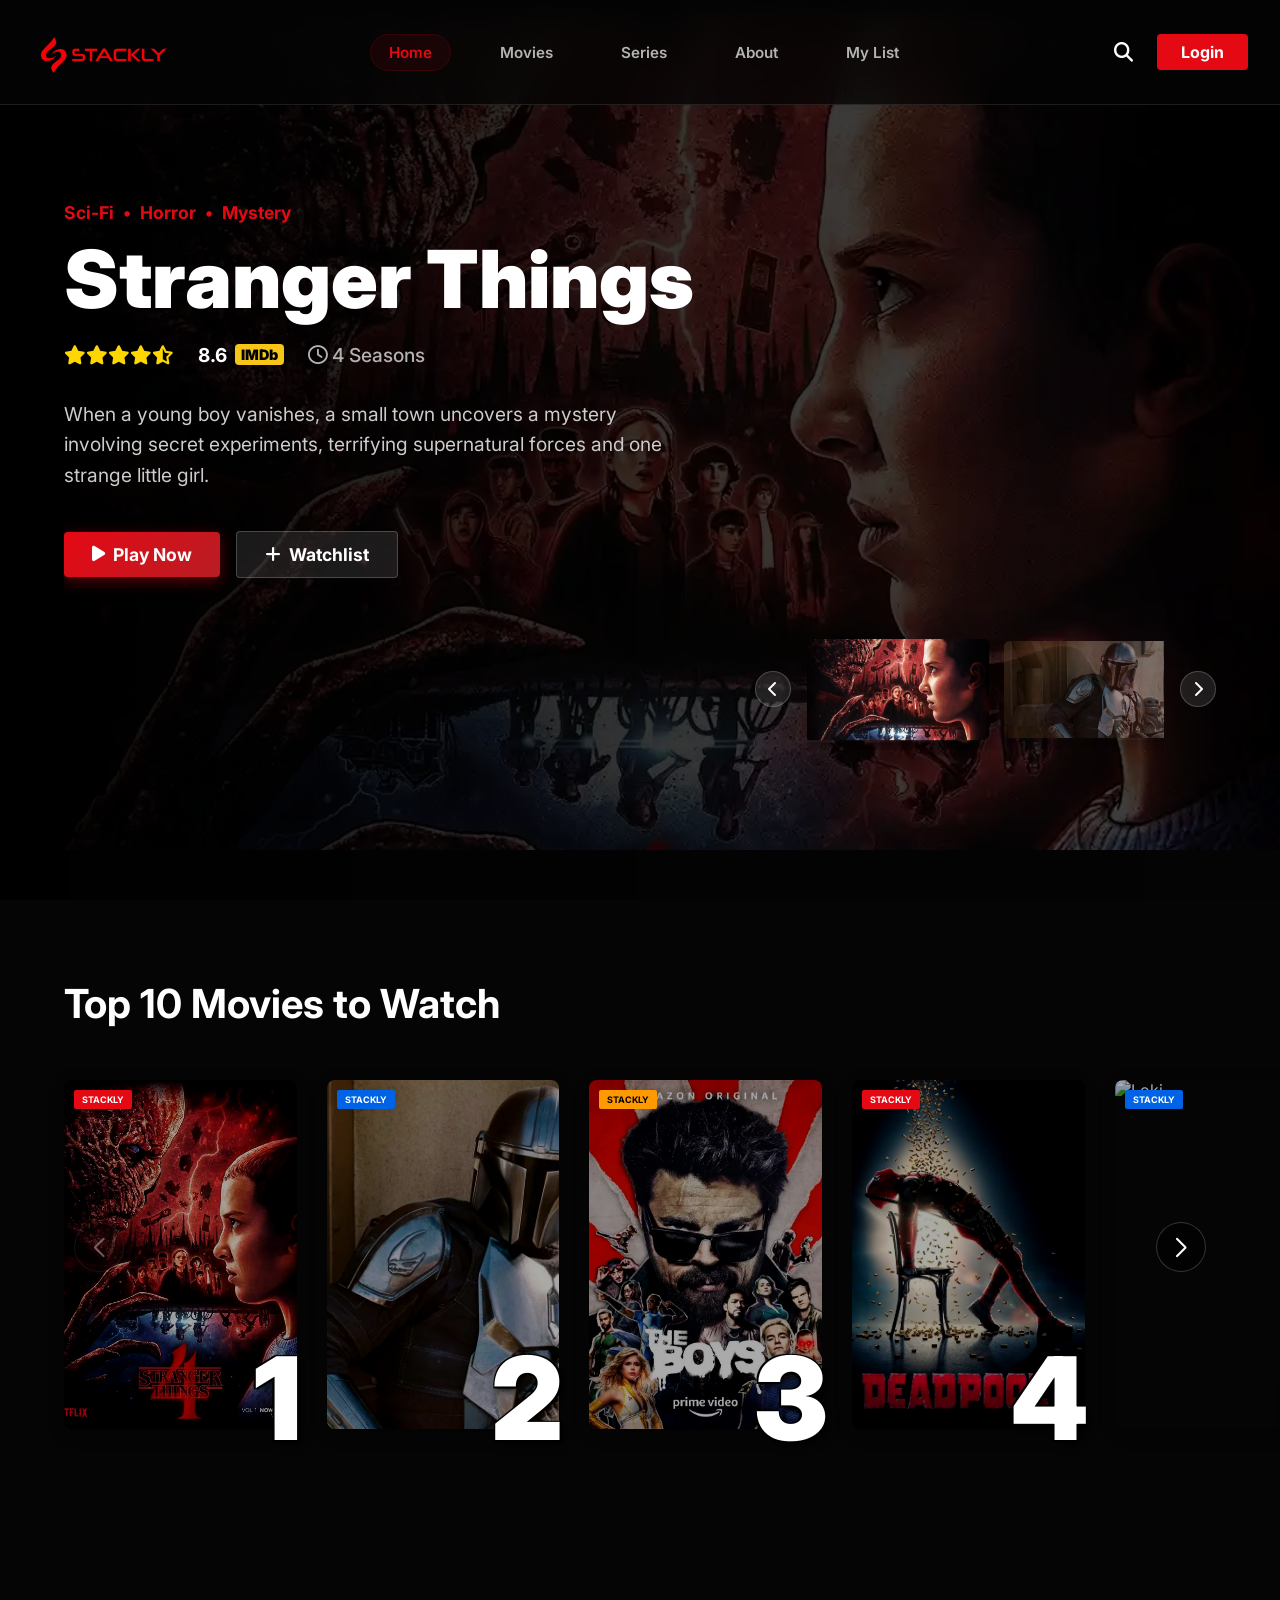
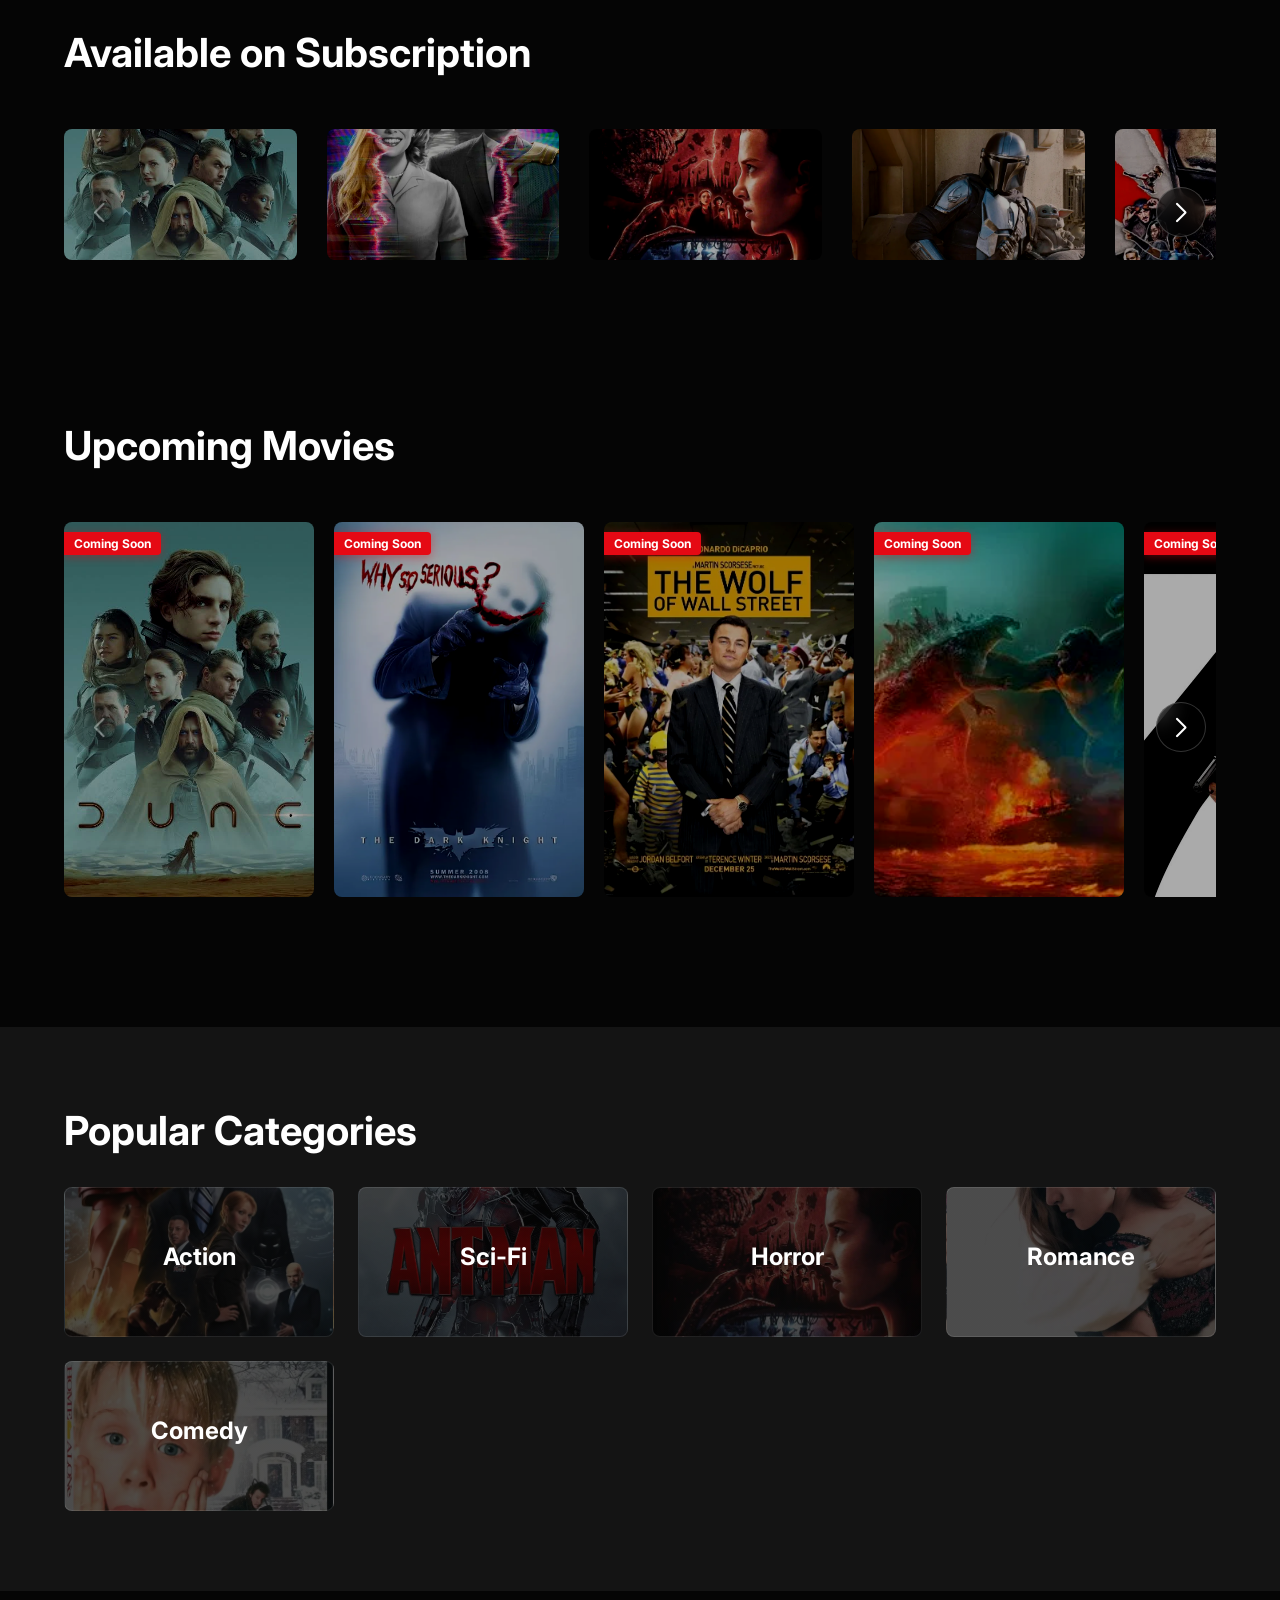
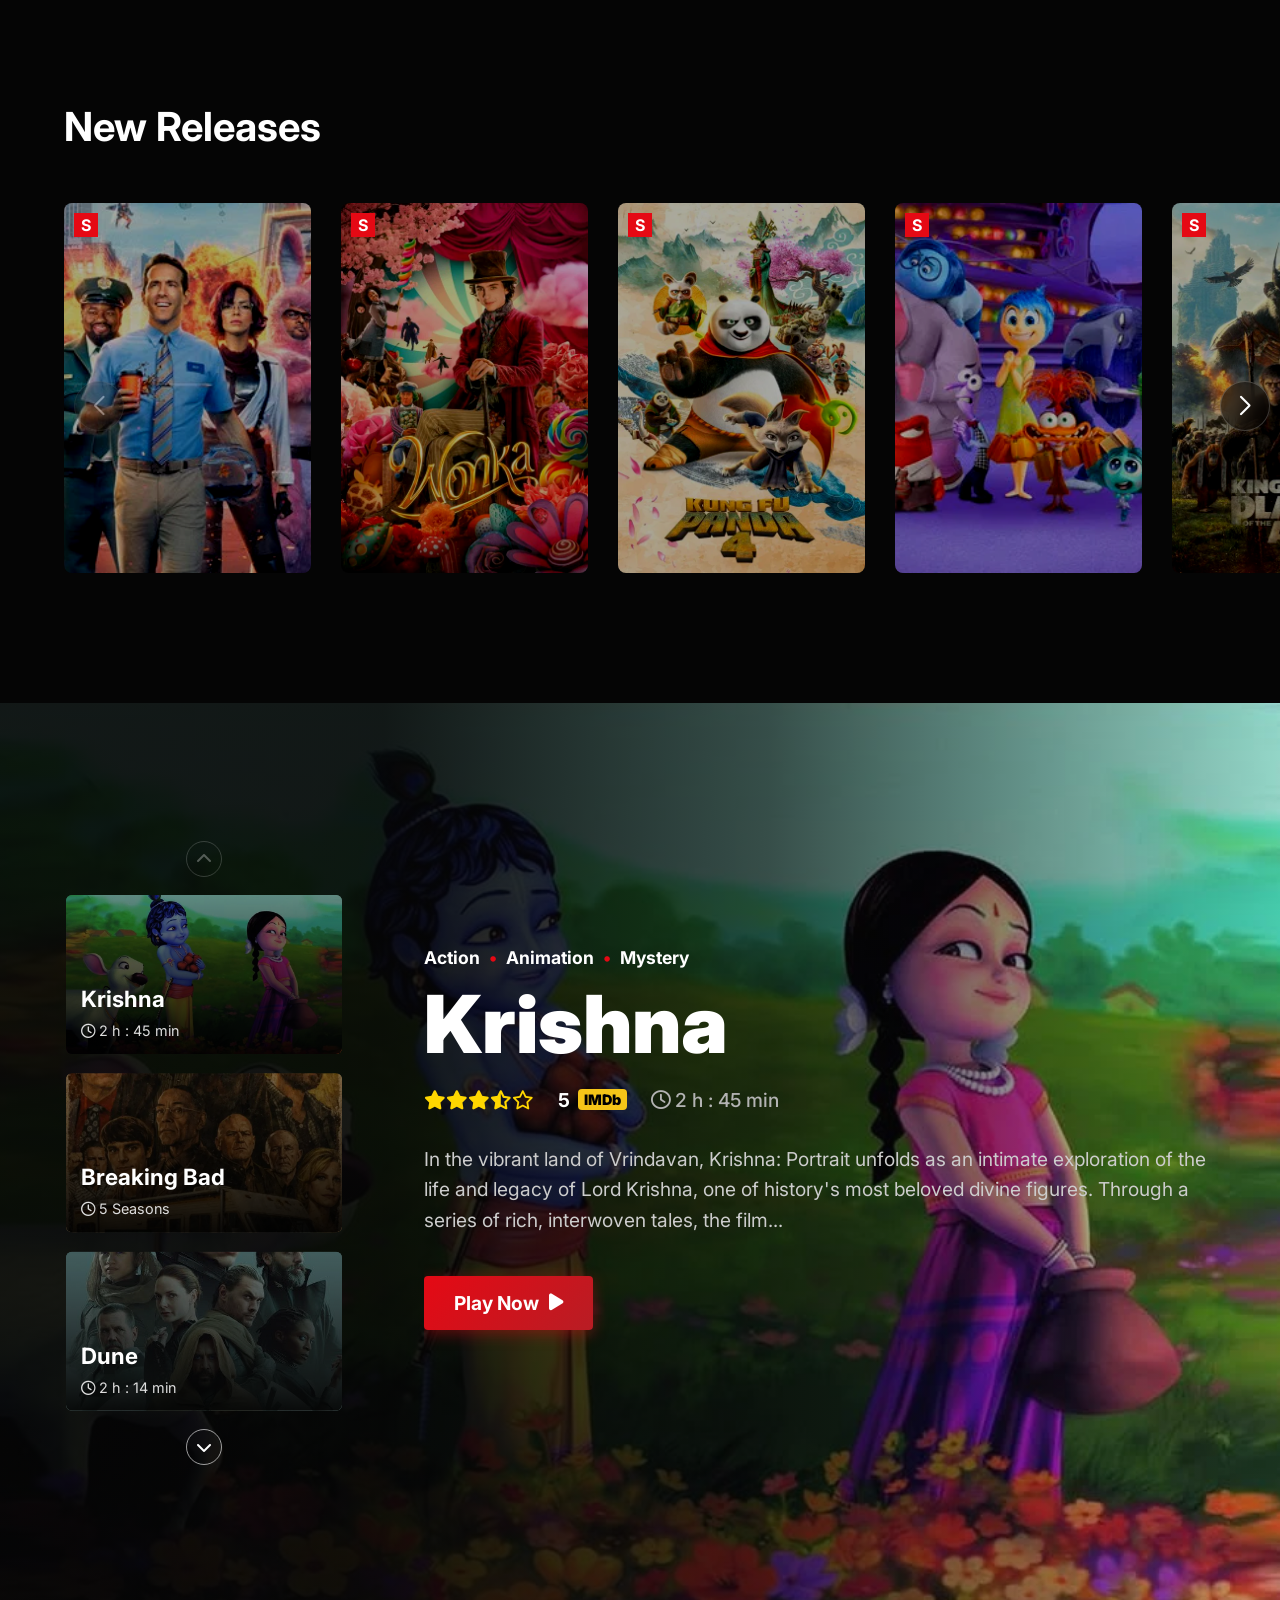
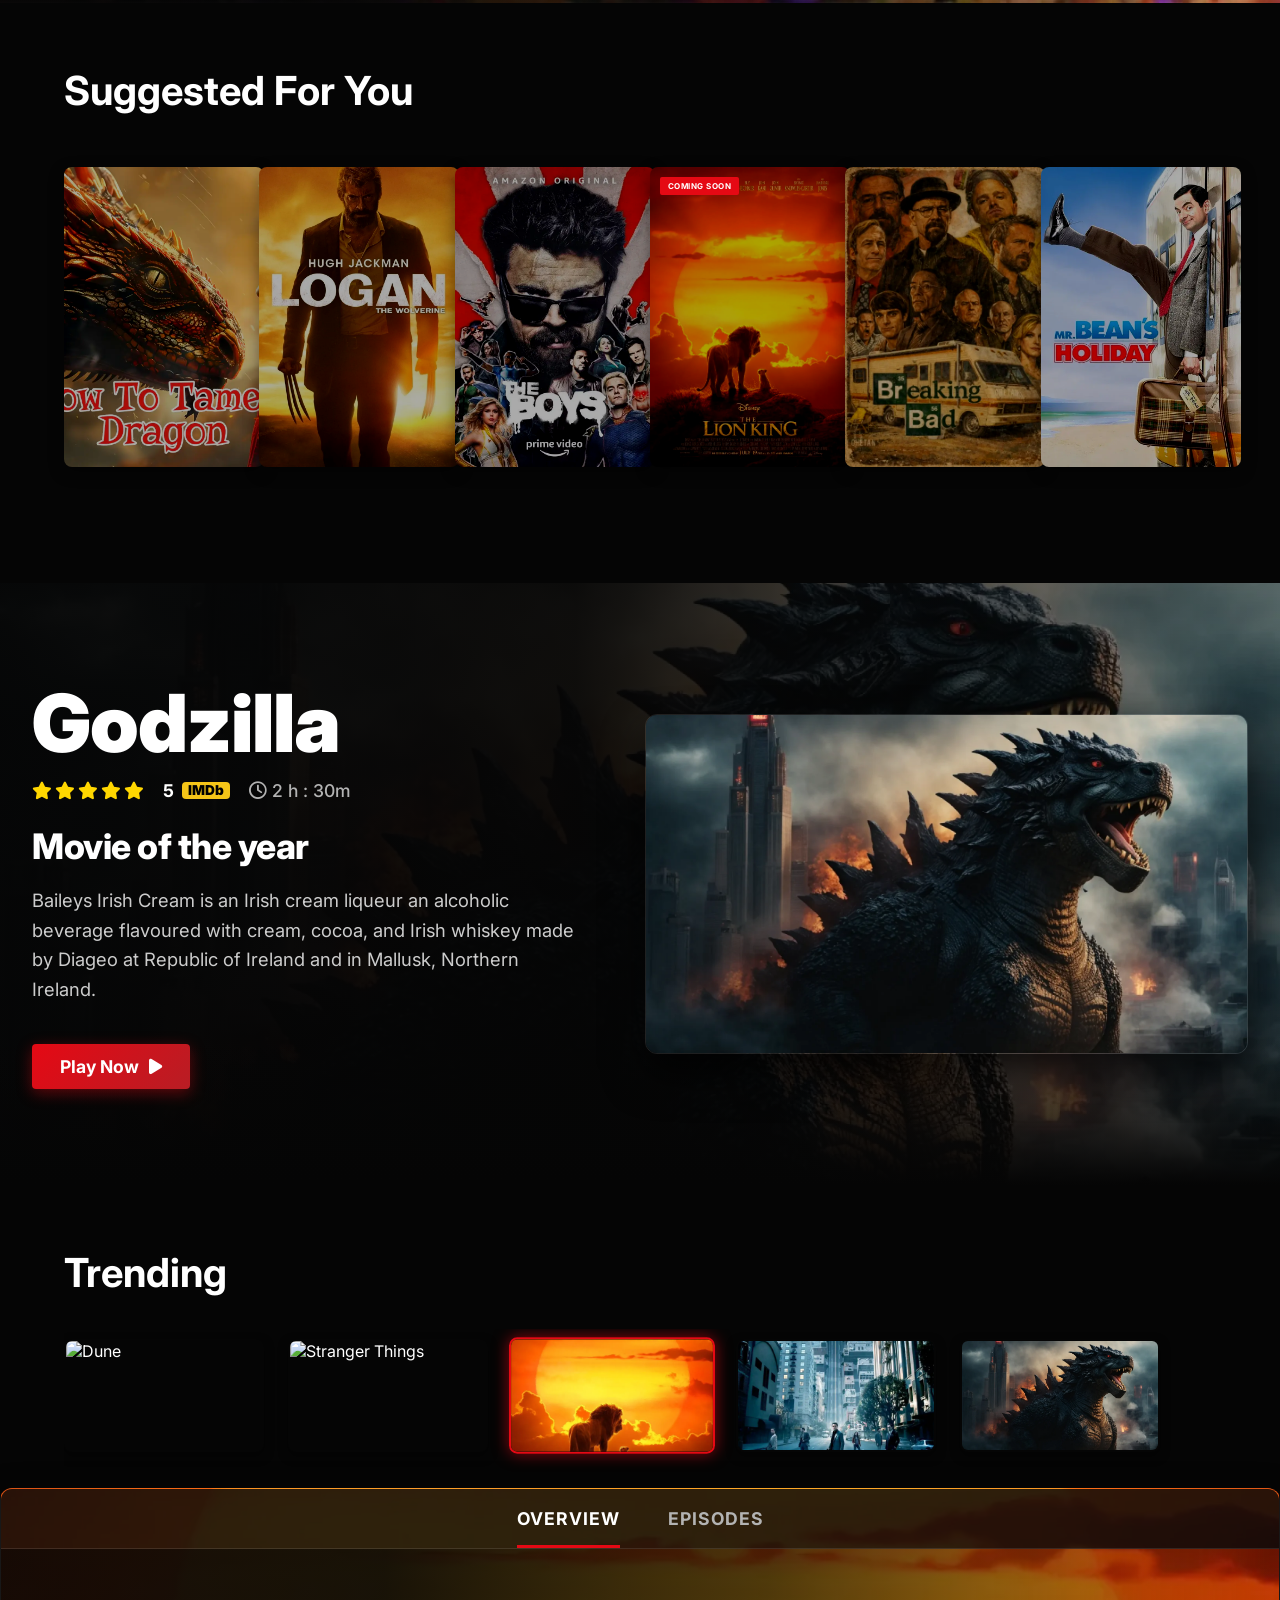
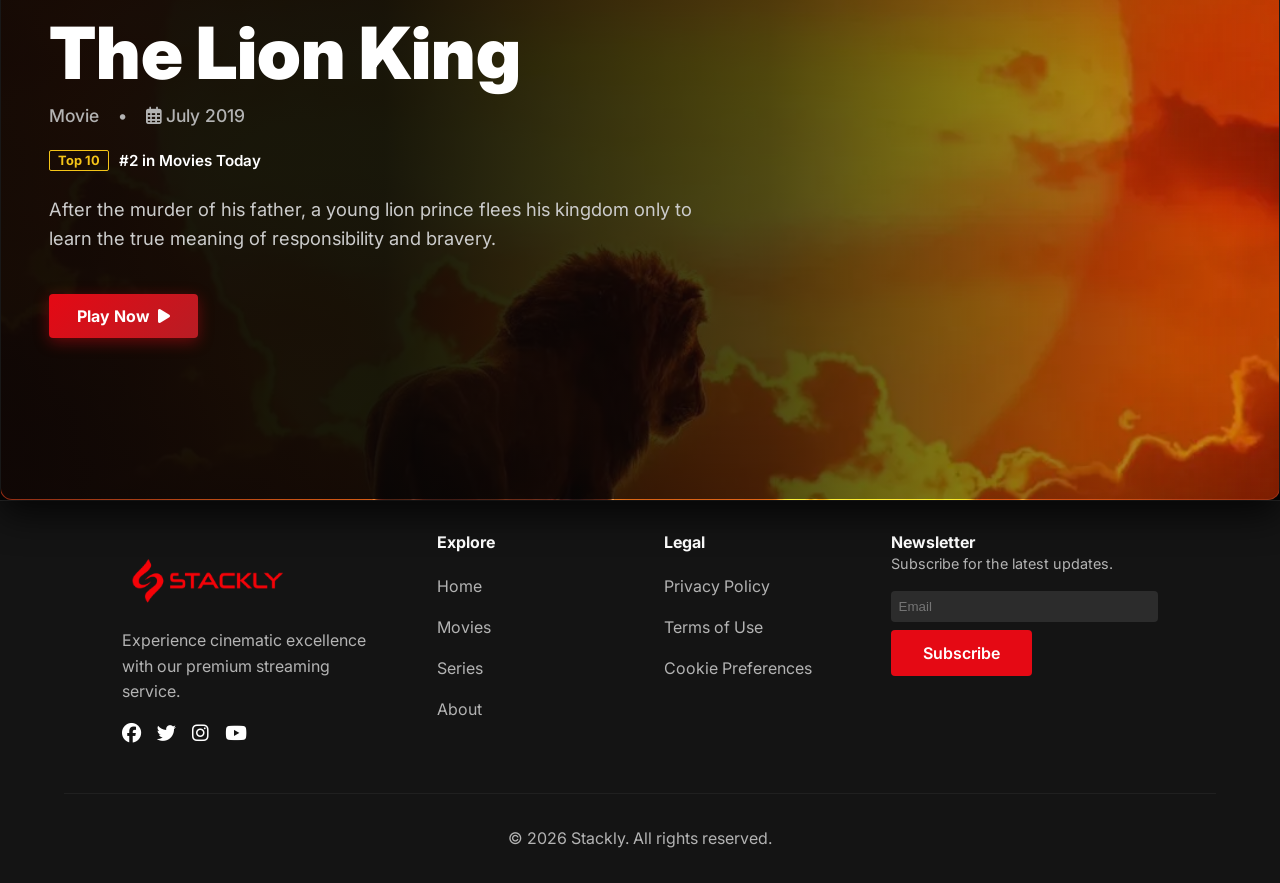
==== commit 5b29cec0: "Update index.html" ====
--- a/index.html
+++ b/index.html
@@ -295,7 +295,7 @@
                         <div class="movie-card top10-card" style="width: 100%; aspect-ratio: 2/3; position: relative;">
                             <div class="top10-img-wrapper">
                                 <div style="position: absolute; top: 10px; left: 10px; padding: 4px 8px; background: #ff9900; color: black; font-weight: bold; font-size: 9px; border-radius: 2px; z-index: 10;">STACKLY</div>
-                                <img src="Images/the boys.webp" class="cinematic-img" alt="The Boys">
+                                <img src="Images/The boys.webp" class="cinematic-img" alt="The Boys">
                                 <div class="movie-card-overlay">
                                     <h3 class="card-title" style="font-size: 0.95rem;">The Boys</h3>
                                     <button class="icon-btn" onclick="window.location.href='404.html'"><i class="fas fa-play-circle" style="font-size:1.8rem;"></i></button>
@@ -483,7 +483,7 @@
                 <!-- The Boys -->
                 <div class="swiper-slide">
                     <div class="movie-card landscape-card" data-tilt>
-                        <img src="Images/the boys.webp"
+                        <img src="Images/The boys.webp"
                              class="cinematic-img"
                              alt="The Boys">
                         <div class="movie-card-overlay">
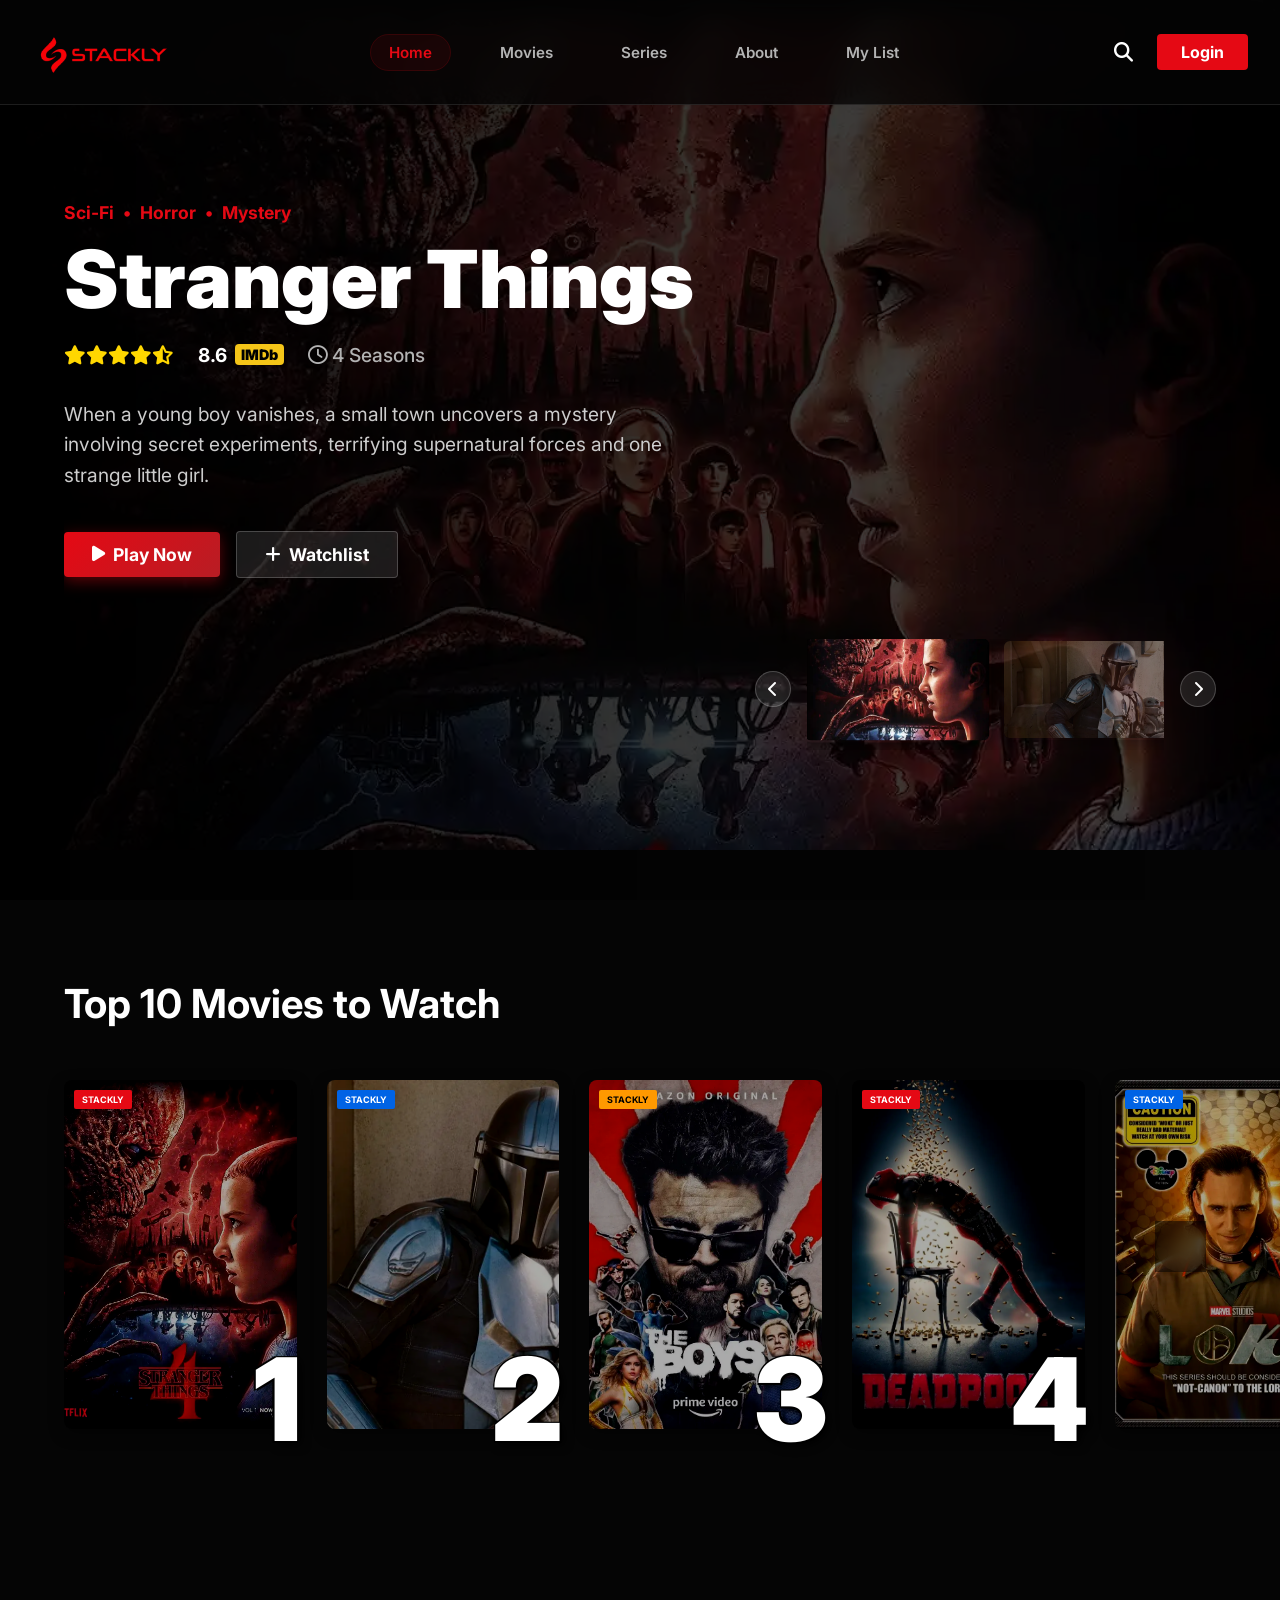
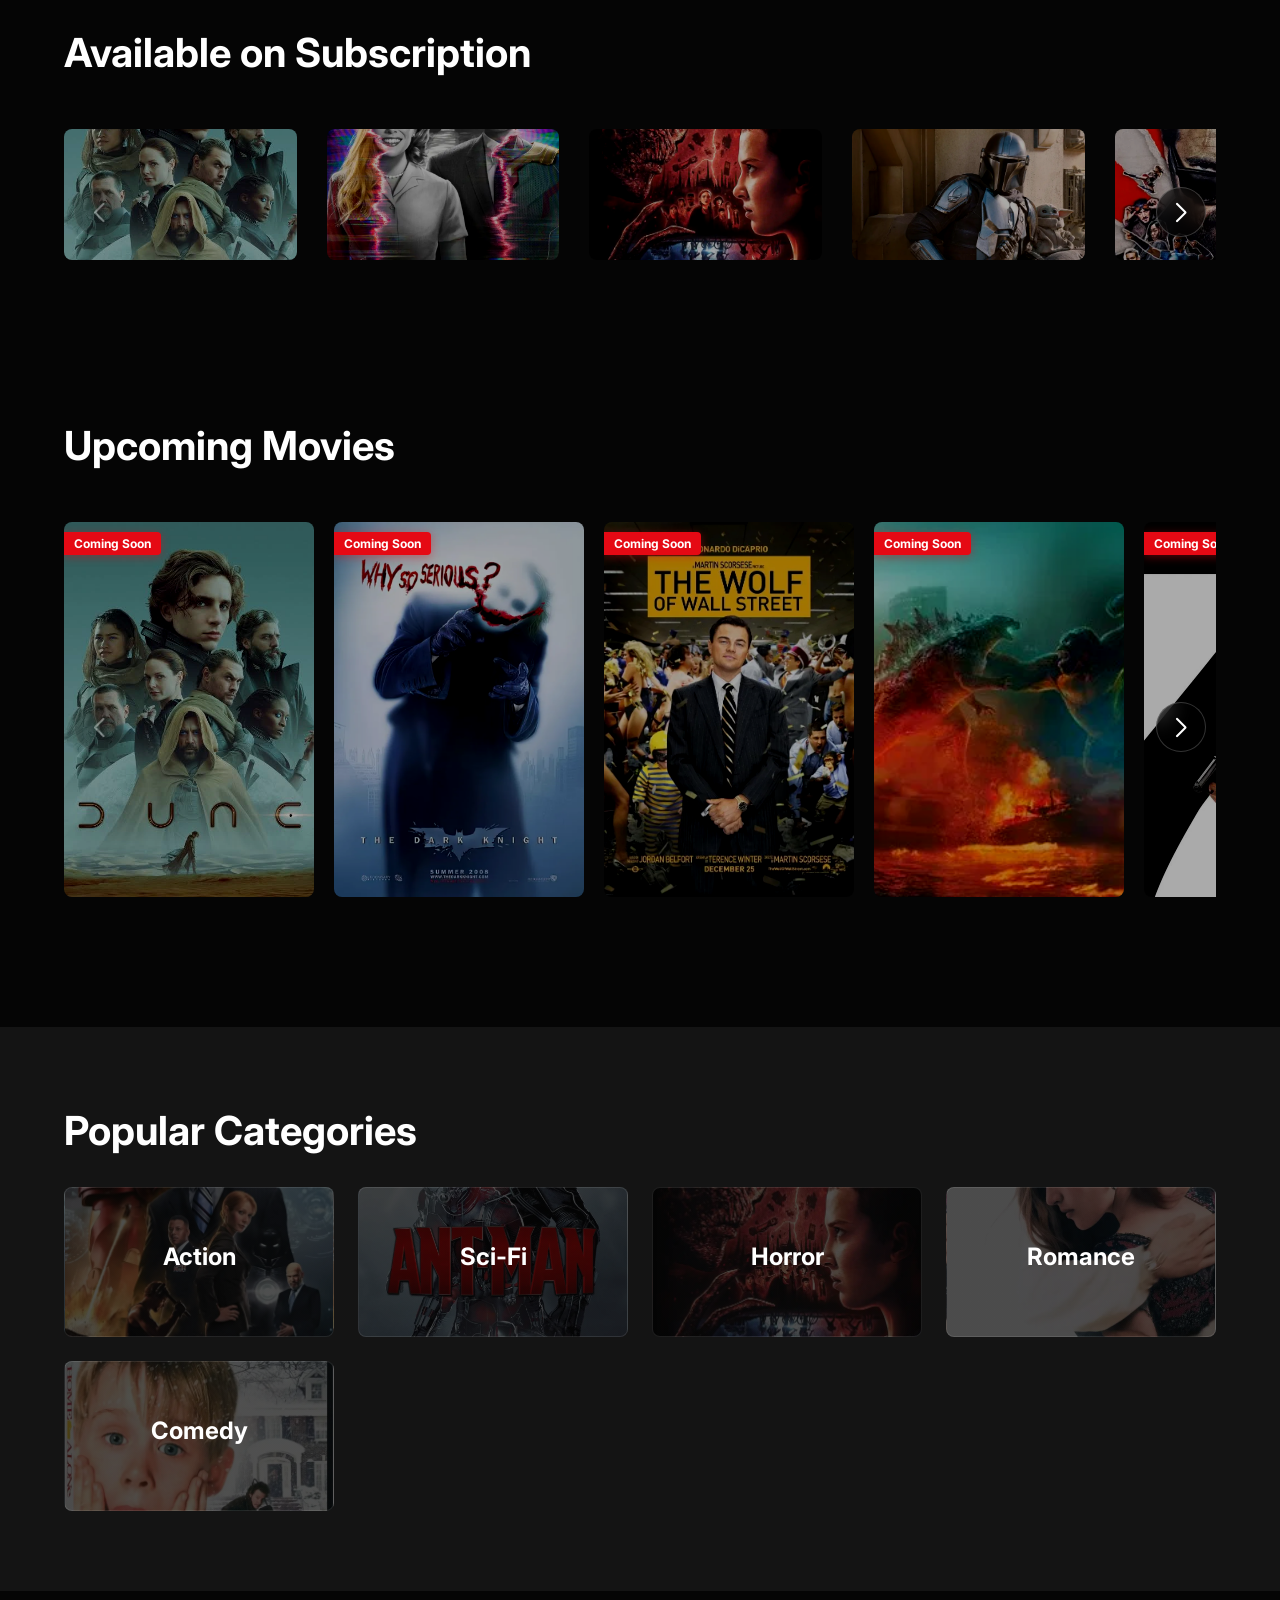
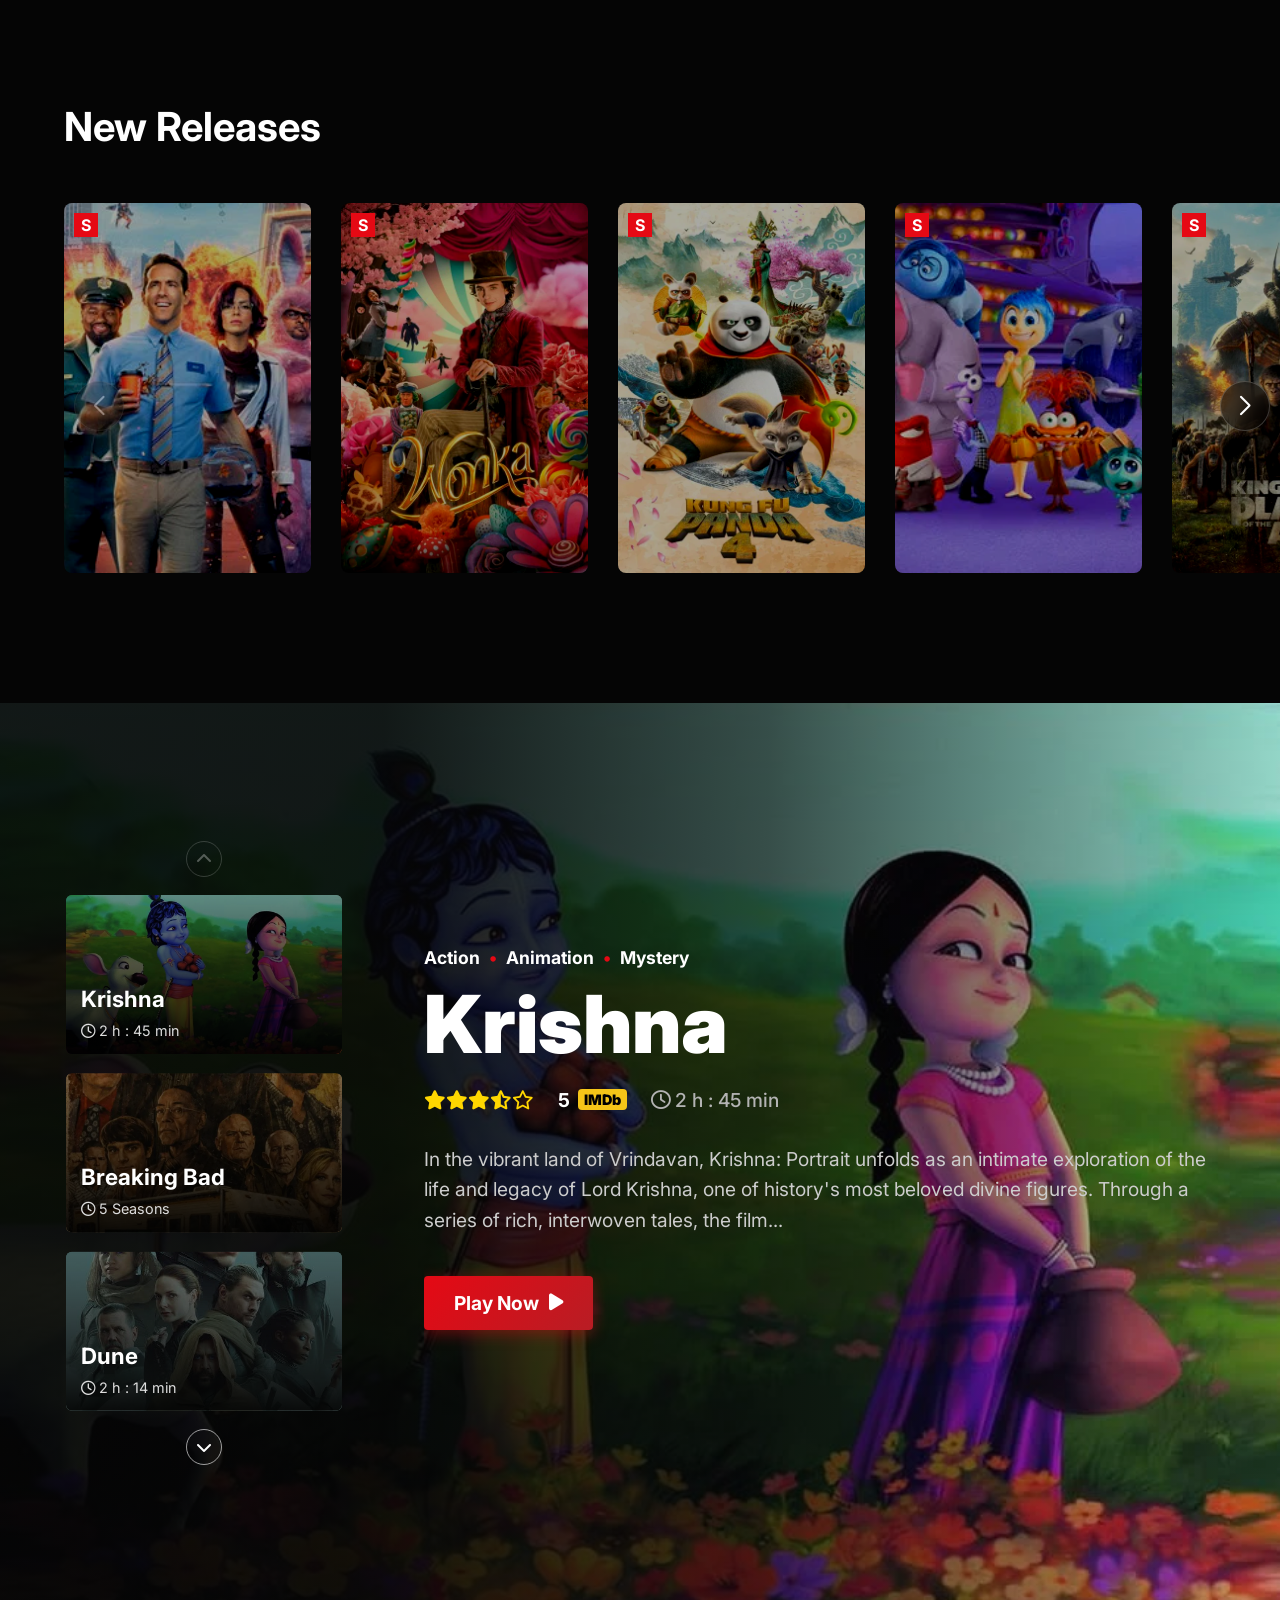
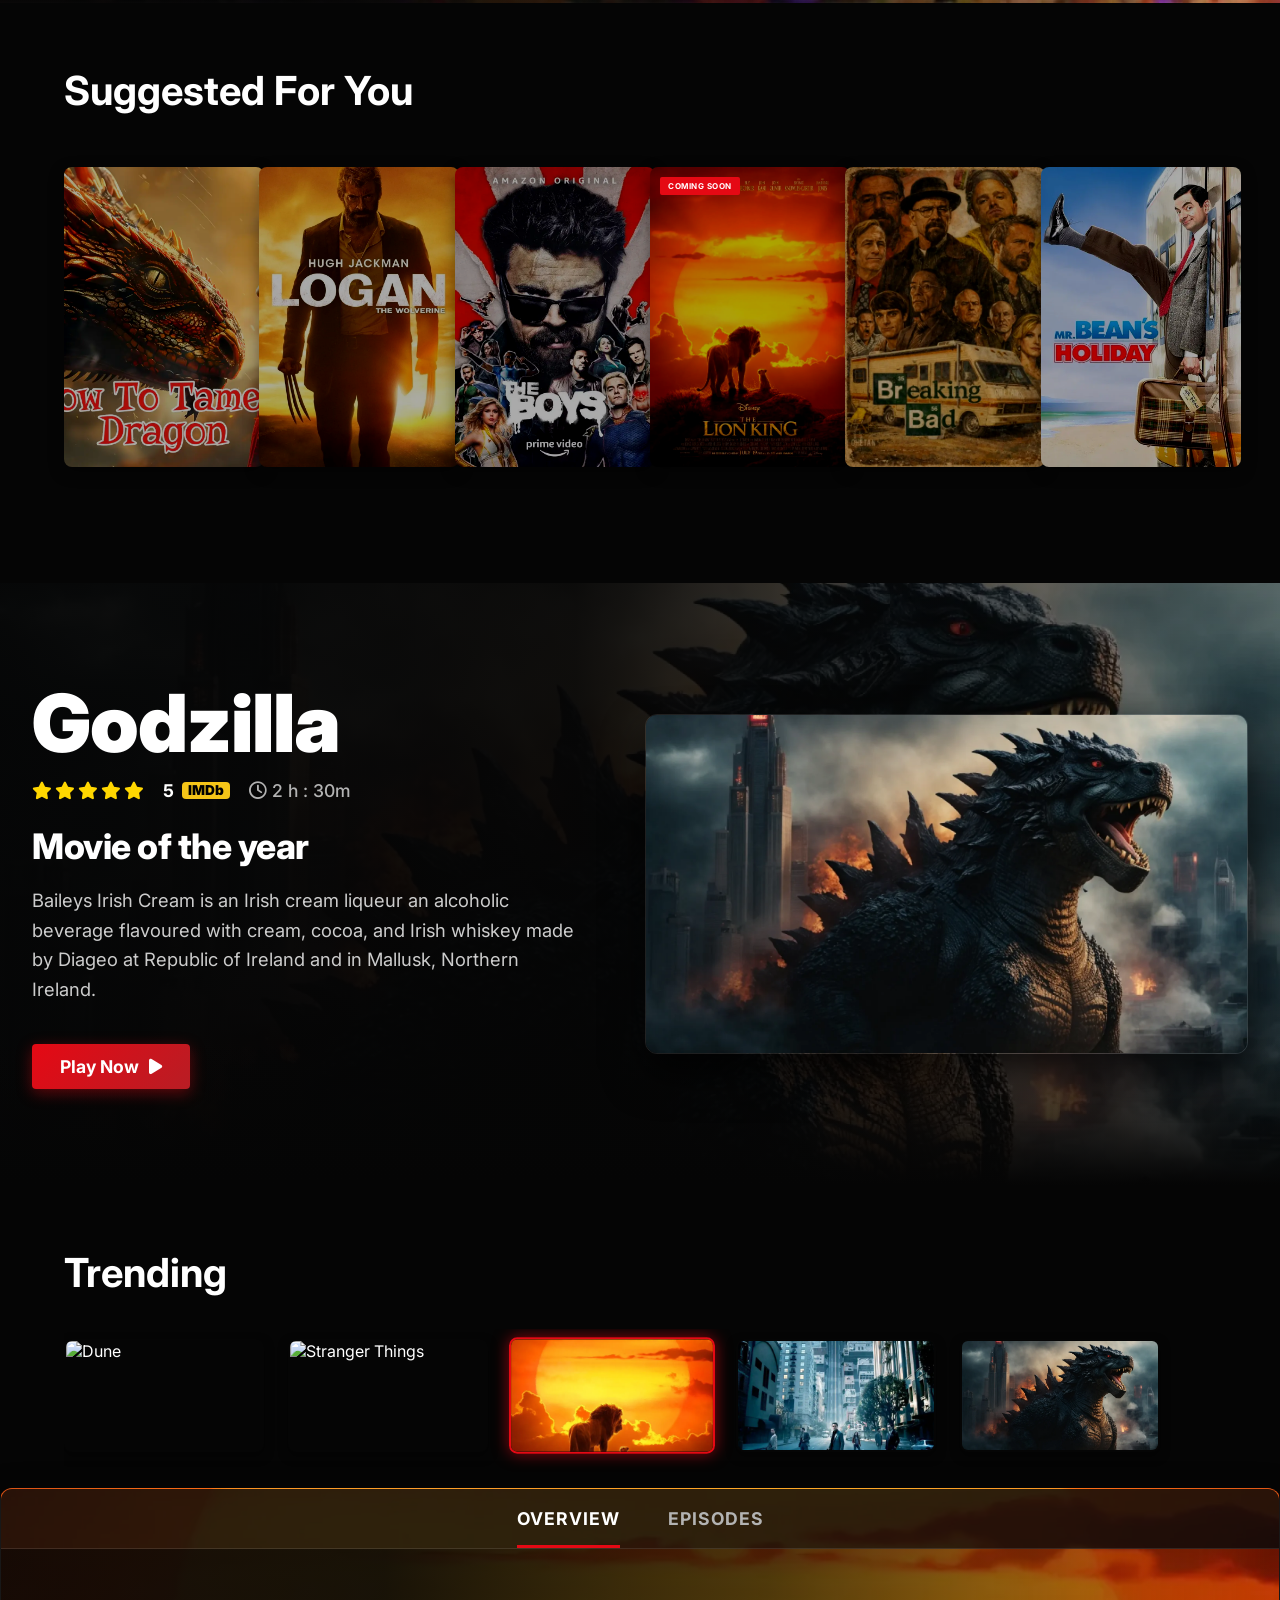
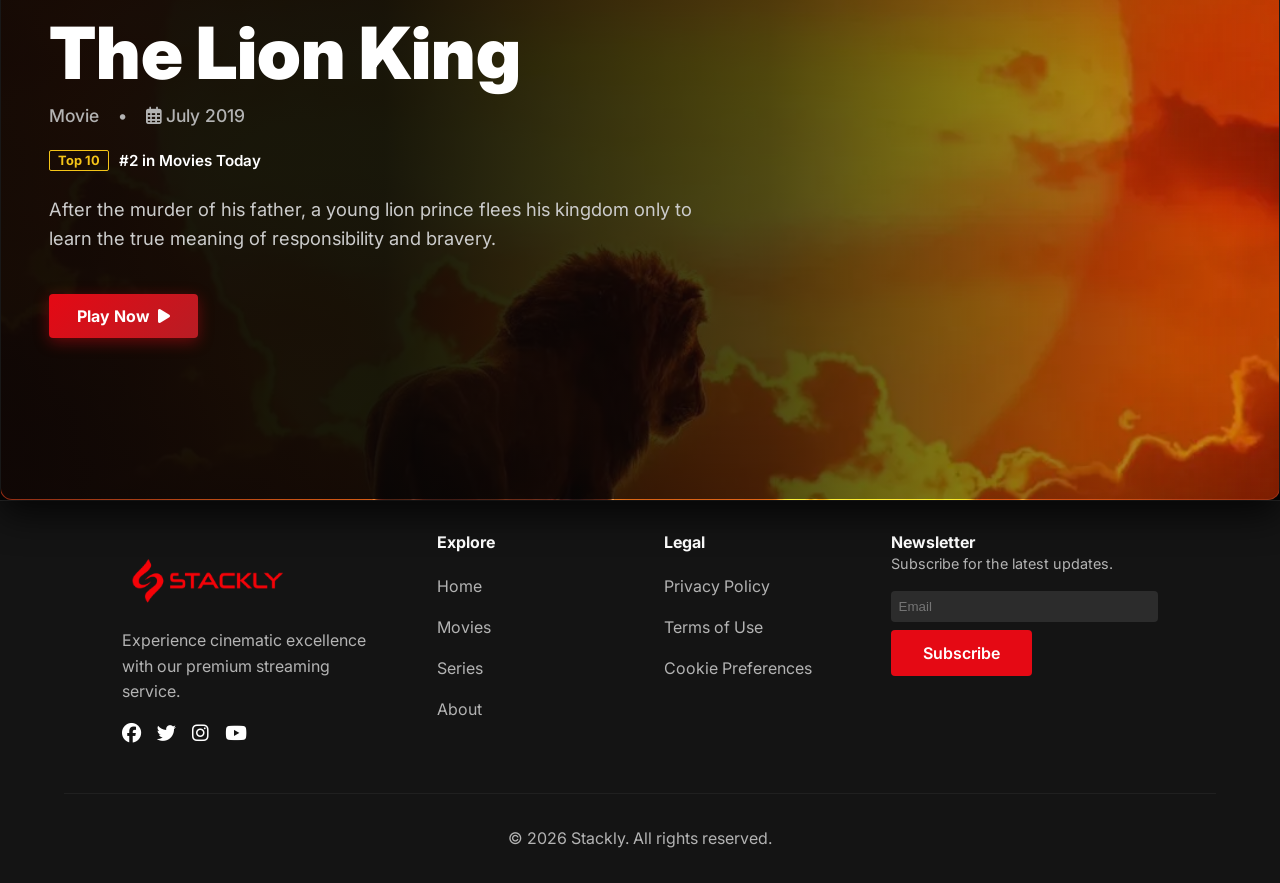
==== commit 1b8b5de2: "Rename image file from 'loki.webp' to 'LOKI.webp'" ====
--- a/index.html
+++ b/index.html
@@ -323,7 +323,7 @@
                         <div class="movie-card top10-card" style="width: 100%; aspect-ratio: 2/3; position: relative;">
                             <div class="top10-img-wrapper">
                                 <div style="position: absolute; top: 10px; left: 10px; padding: 4px 8px; background: #0063e5; color: white; font-weight: bold; font-size: 9px; border-radius: 2px; z-index: 10;">STACKLY</div>
-                                <img src="Images/loki.webp" class="cinematic-img" alt="Loki">
+                                <img src="Images/LOKI.webp" class="cinematic-img" alt="Loki">
                                 <div class="movie-card-overlay">
                                     <h3 class="card-title" style="font-size: 0.95rem;">Loki</h3>
                                     <button class="icon-btn" onclick="window.location.href='404.html'"><i class="fas fa-play-circle" style="font-size:1.8rem;"></i></button>
@@ -498,7 +498,7 @@
                 <!-- Loki -->
                 <div class="swiper-slide">
                     <div class="movie-card landscape-card" data-tilt>
-                        <img src="Images/loki.webp"
+                        <img src="Images/LOKI.webp"
                              class="cinematic-img"
                              alt="Loki">
                         <div class="movie-card-overlay">
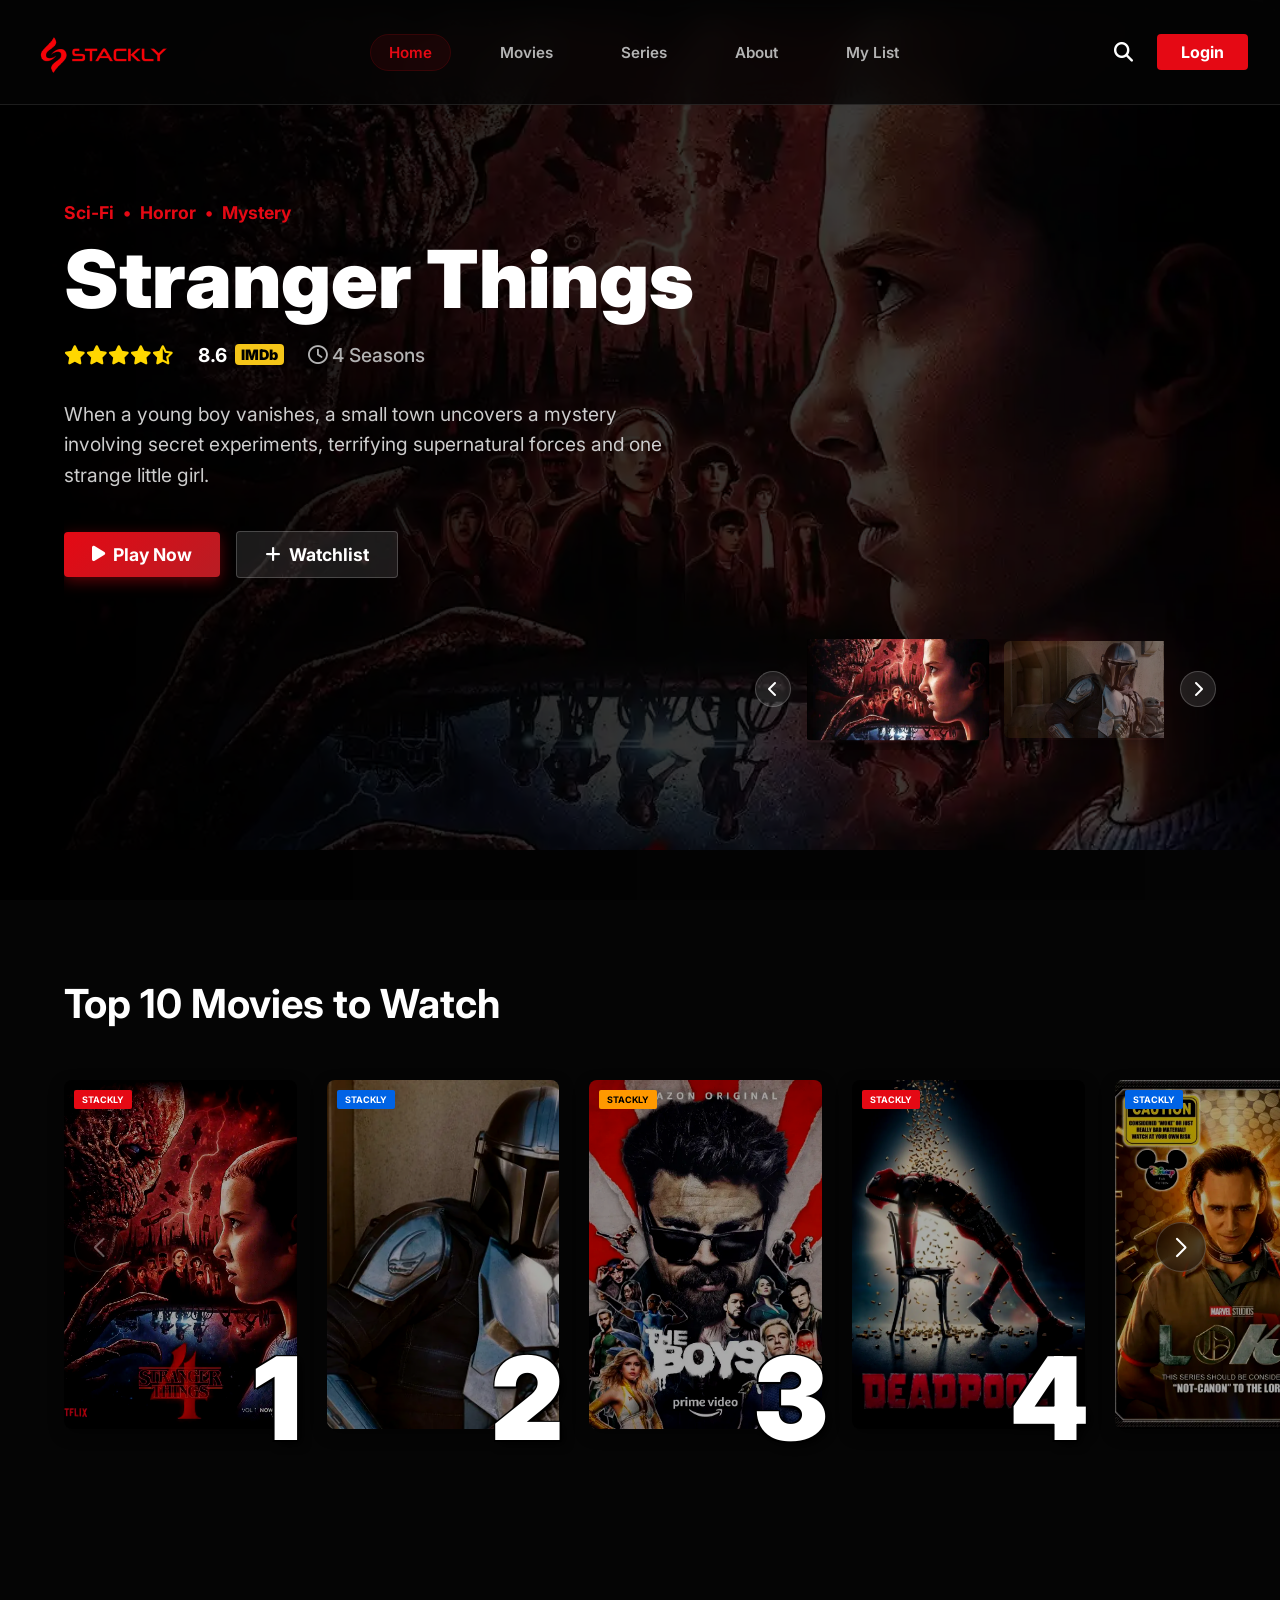
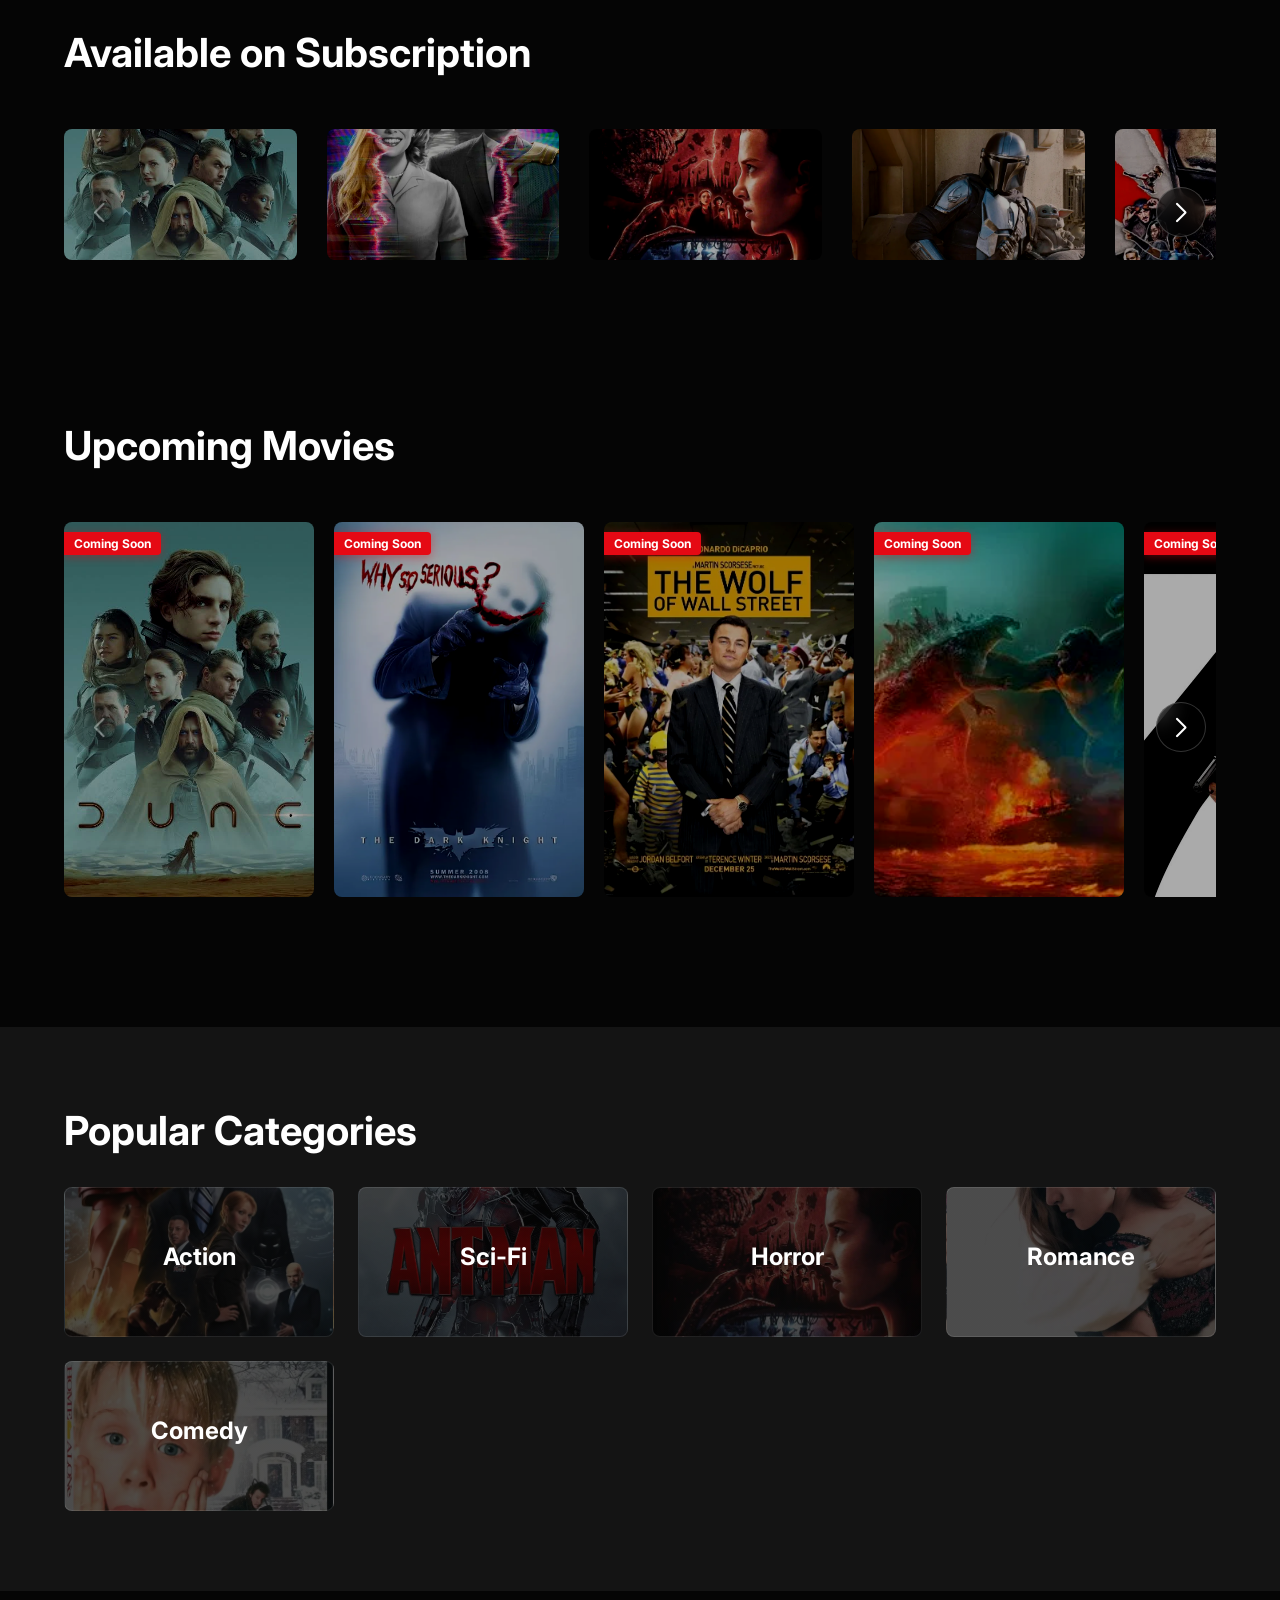
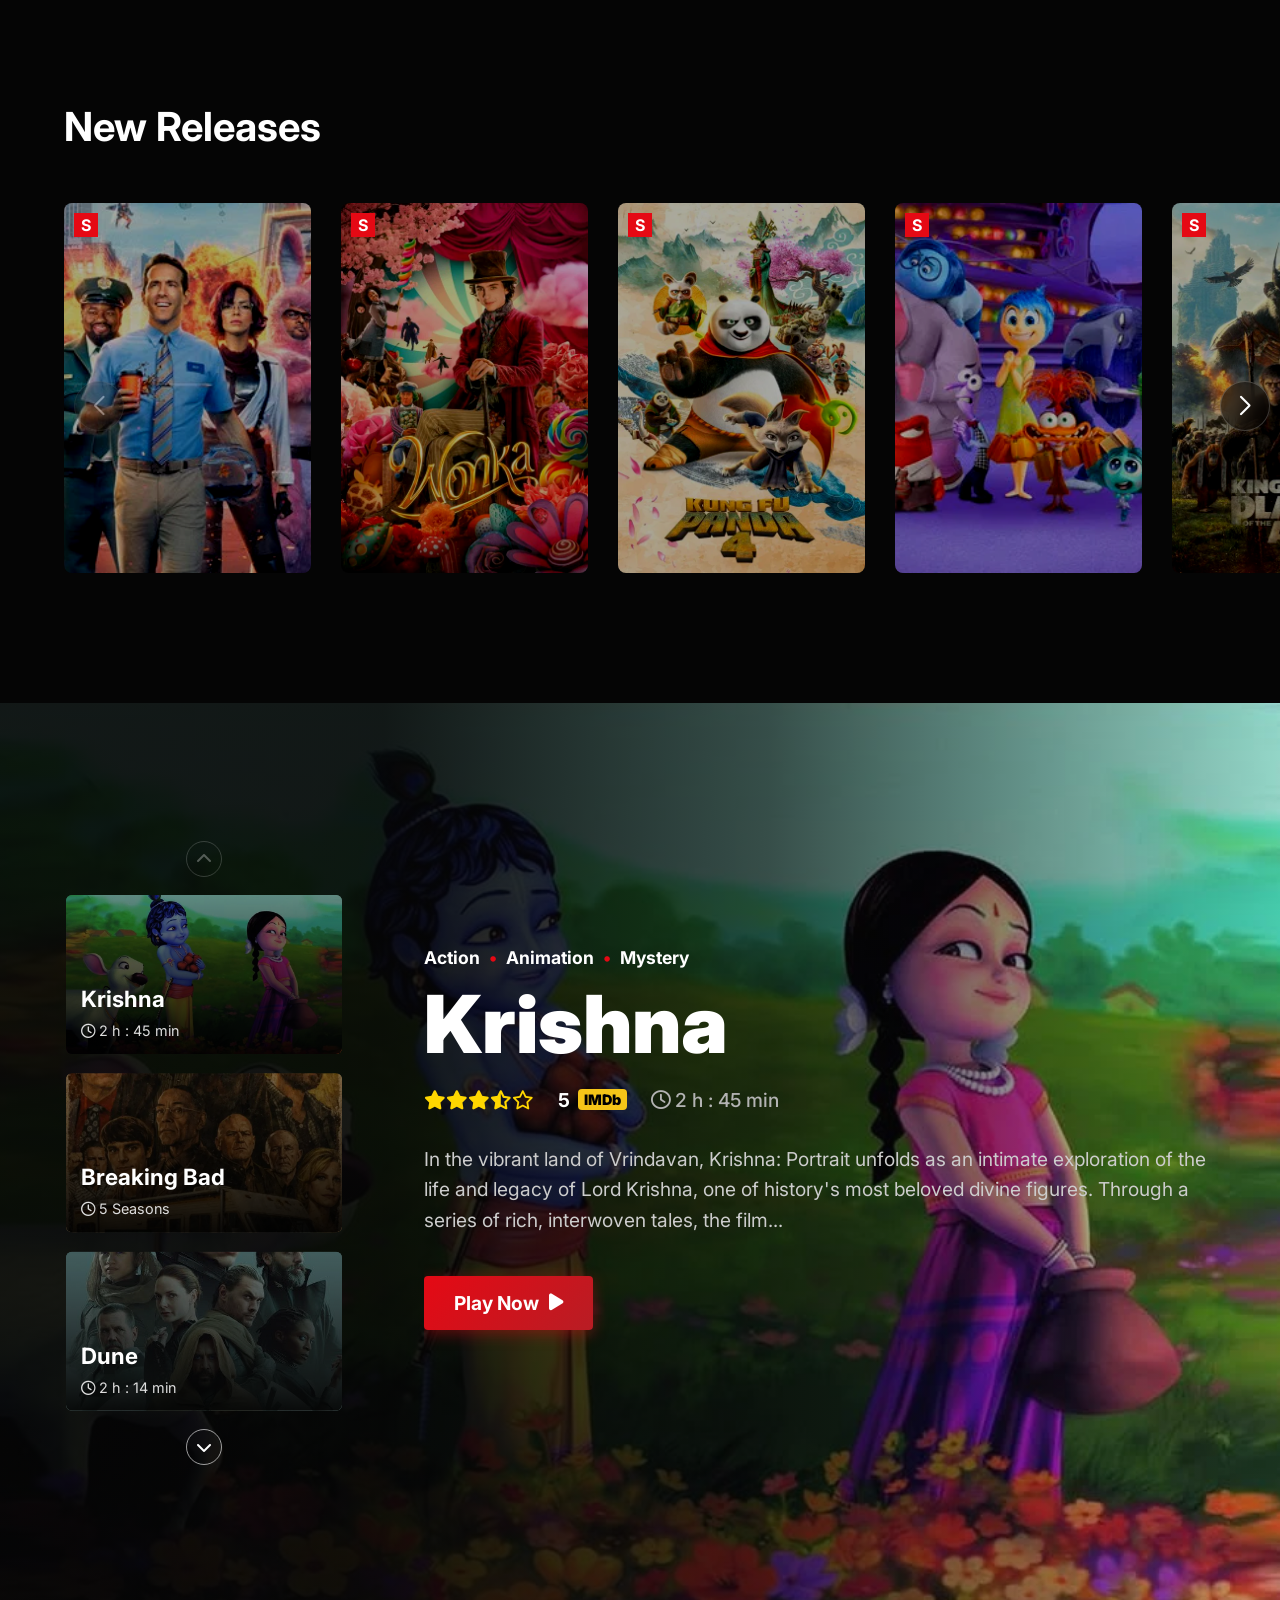
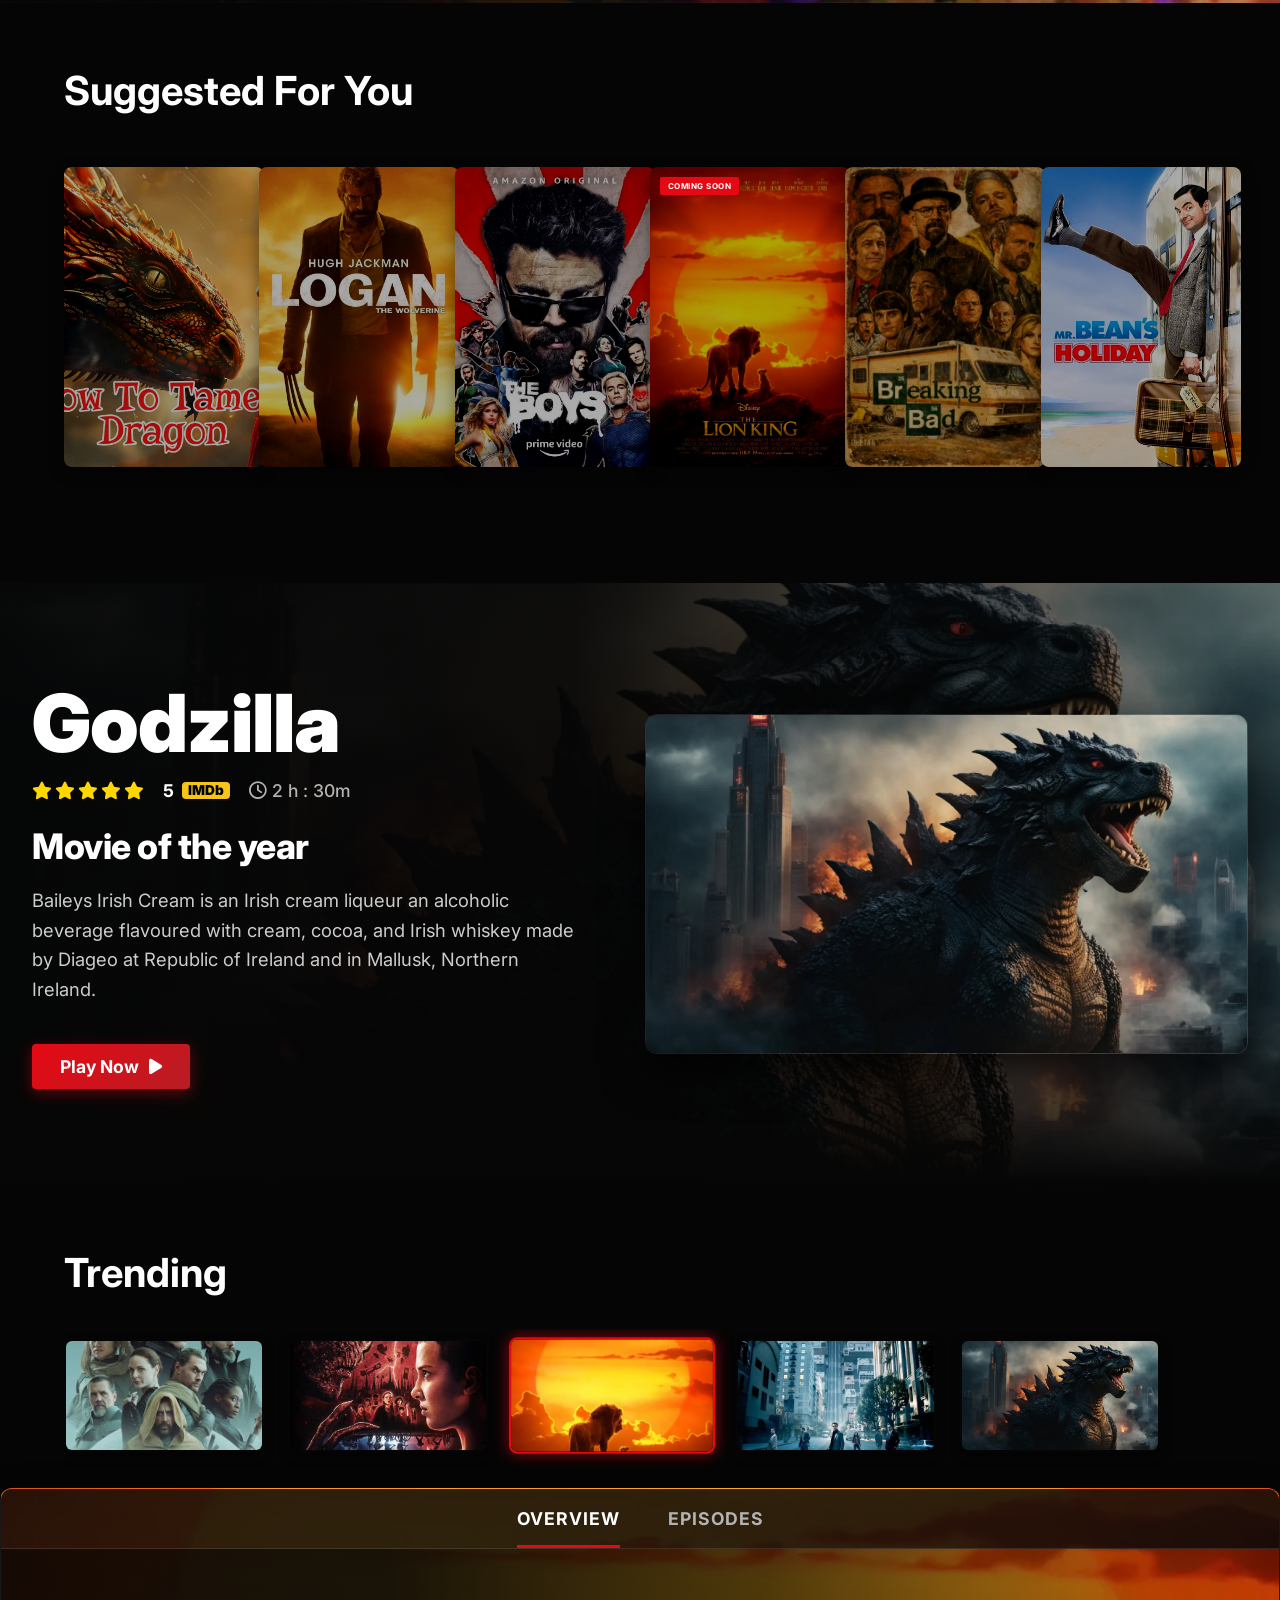
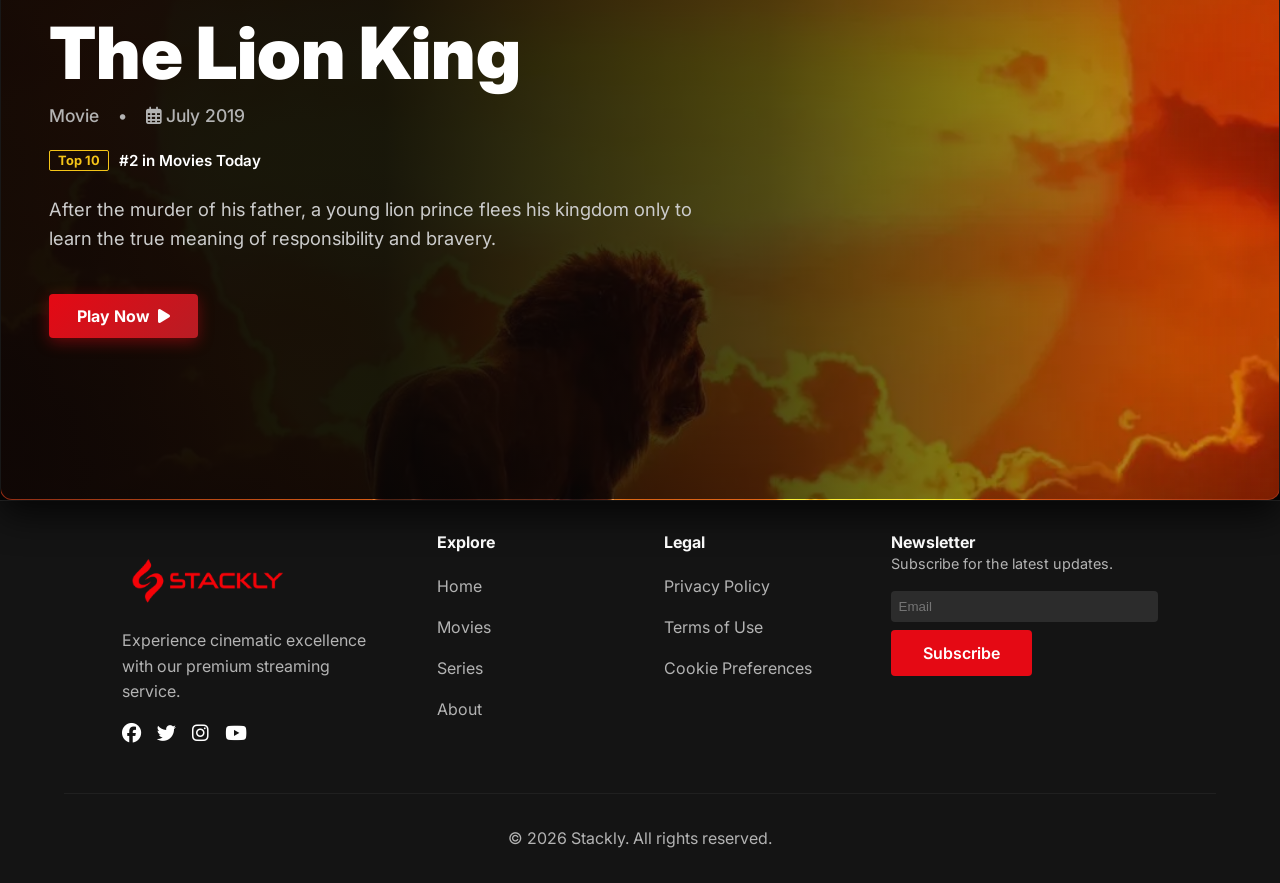
==== commit c63d85c4: "Fix image source paths for trending cards Updated image source paths to use lowercase filenames." ====
--- a/index.html
+++ b/index.html
@@ -1078,12 +1078,12 @@
             <div class="trending-cards-row">
                <!-- Card 1: Dune -->
 <div class="trending-mini-card" onclick="selectTrending(1)" data-id="1">
-    <img src="Images/Dune.webp" alt="Dune">
+    <img src="Images/dune.webp" alt="Dune">
 </div>
 
 <!-- Card 2: Stranger Things -->
 <div class="trending-mini-card" onclick="selectTrending(2)" data-id="2">
-    <img src="Images/Stranger Things.webp" alt="Stranger Things">
+    <img src="Images/stranger things.webp" alt="Stranger Things">
 </div>
 
 <!-- Card 3: The Lion King -->
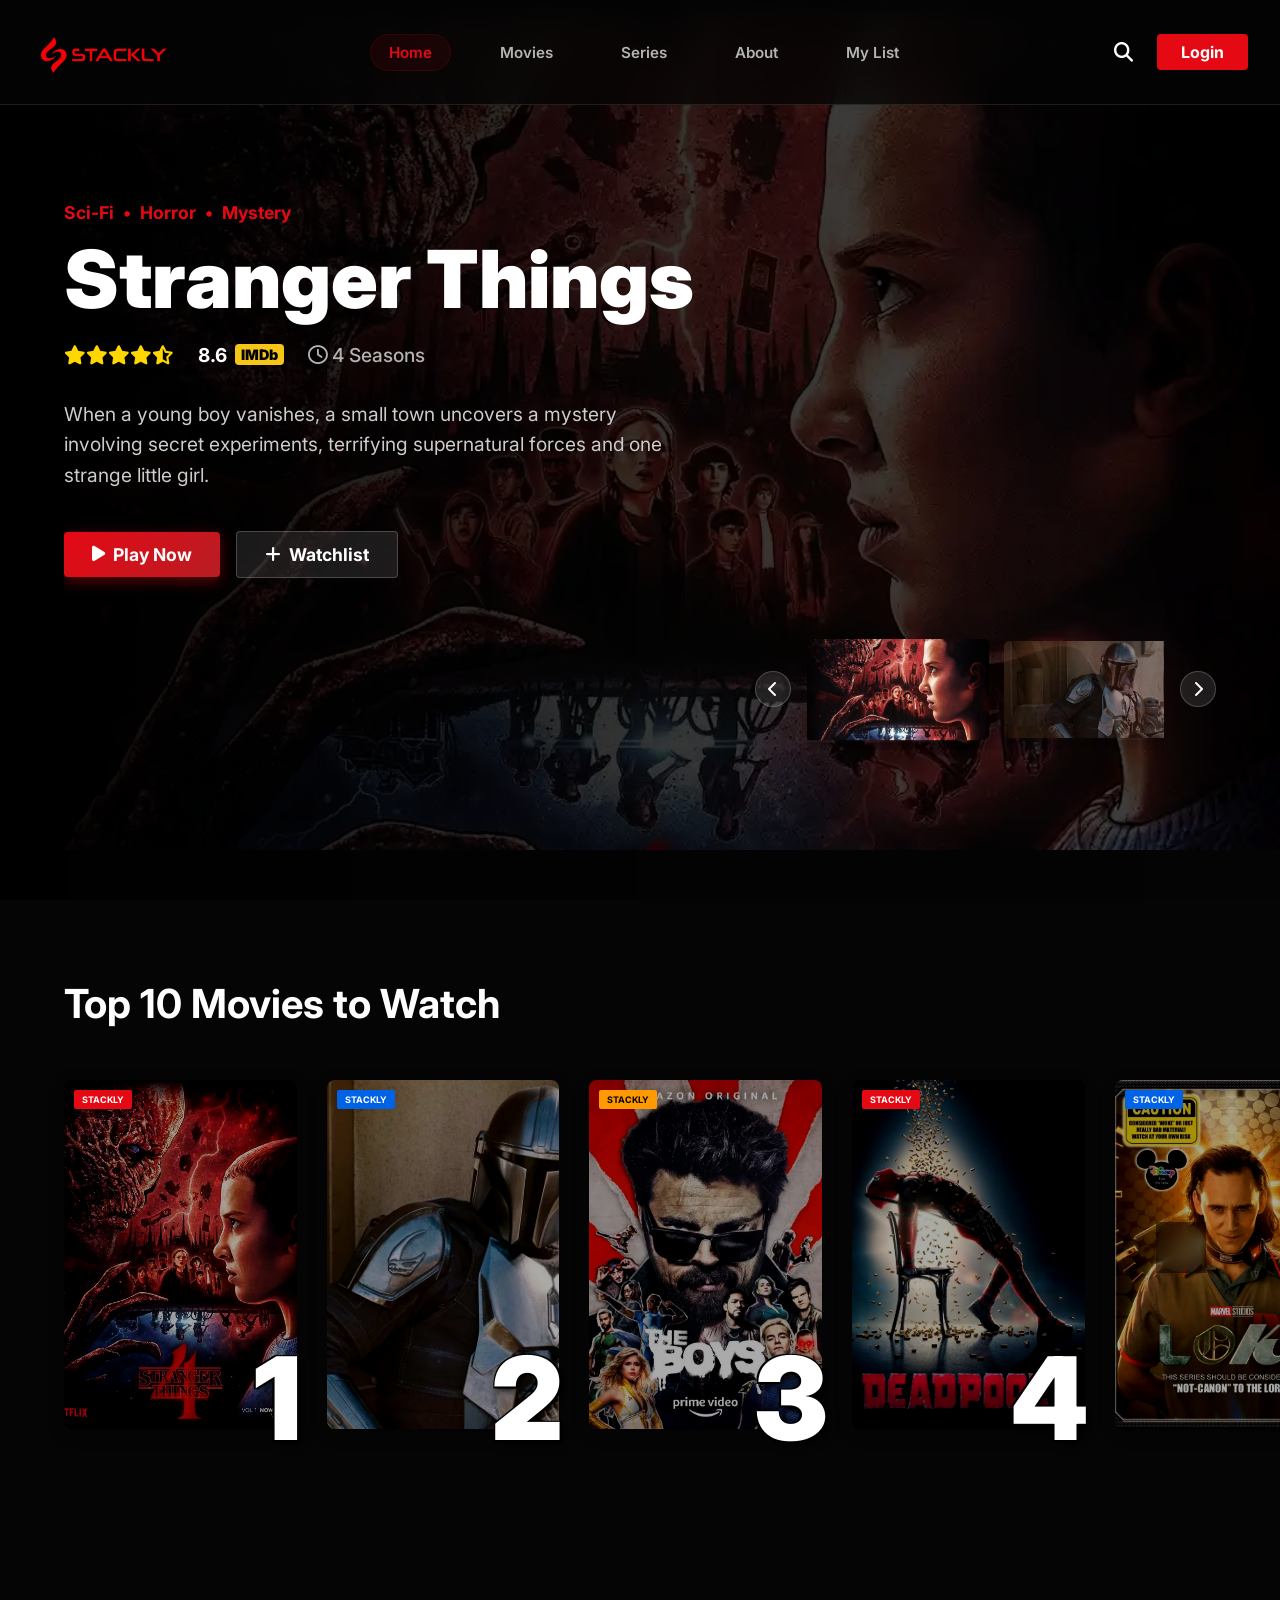
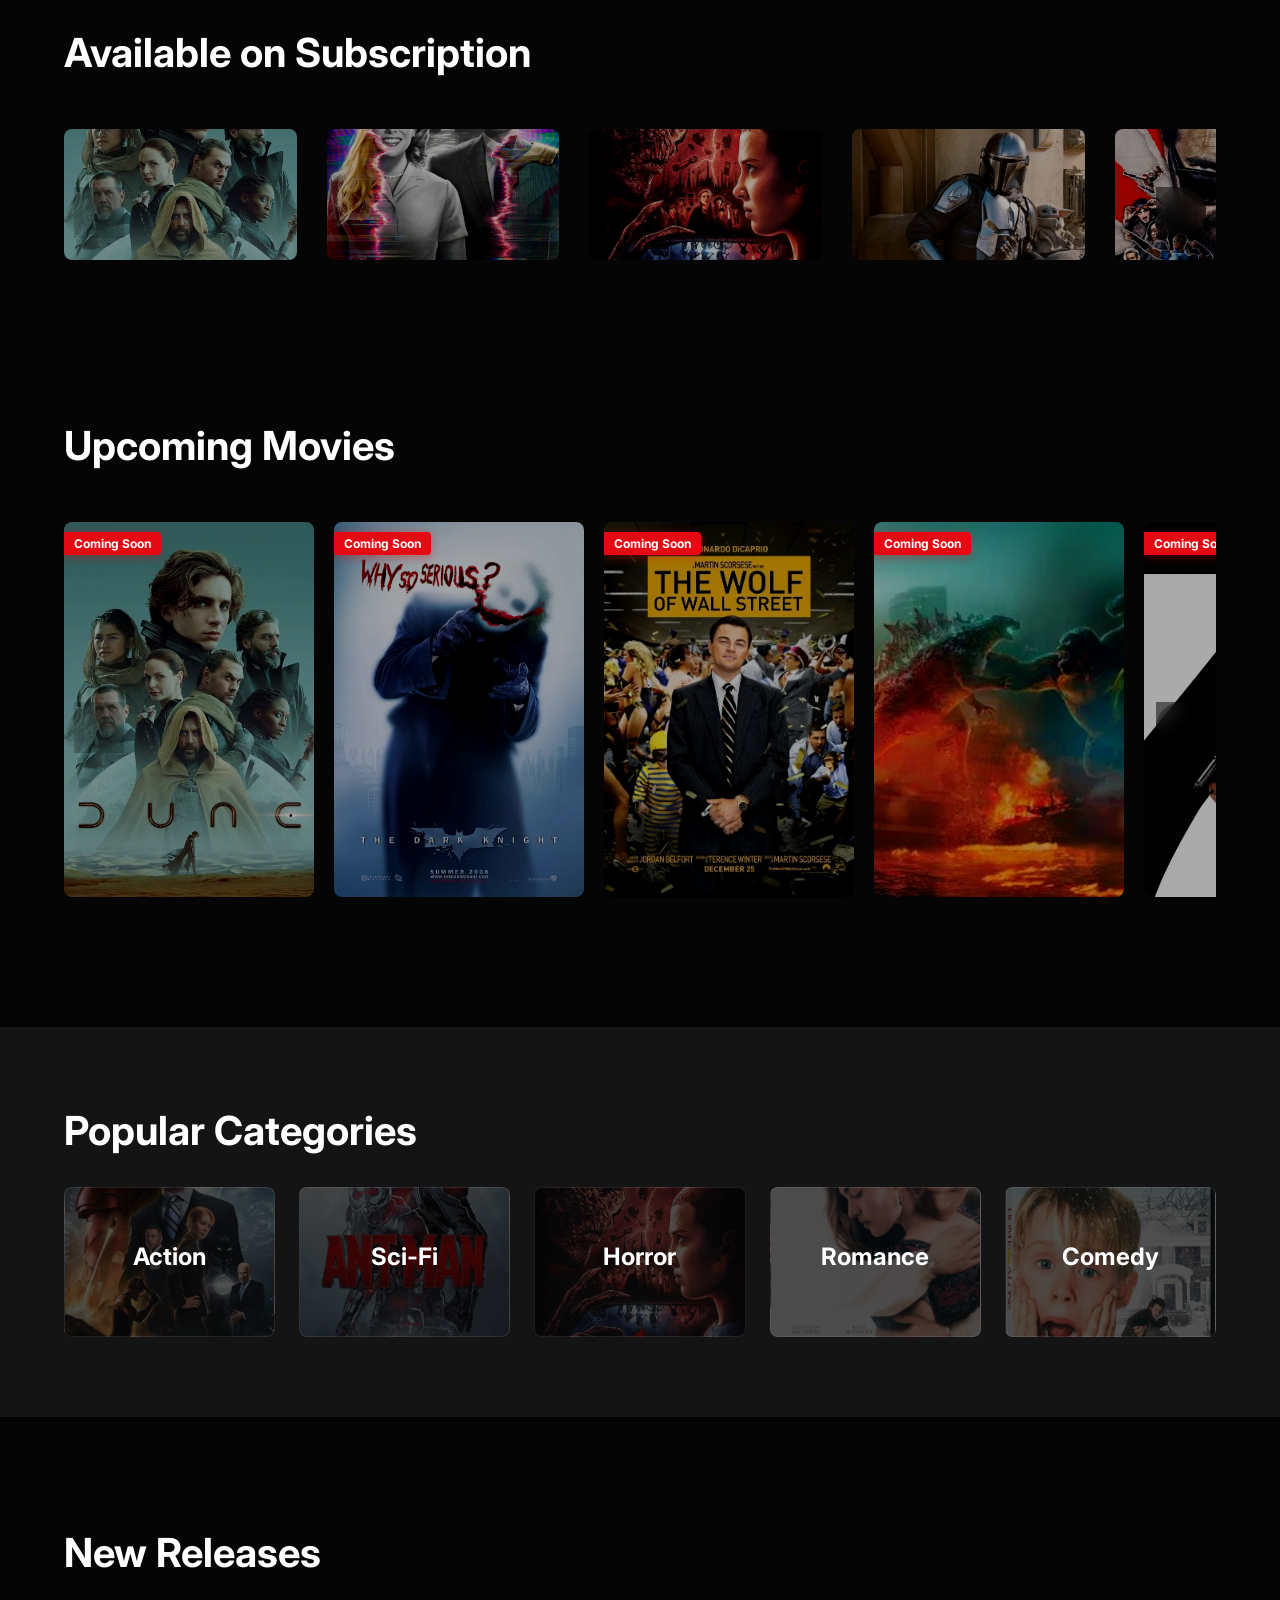
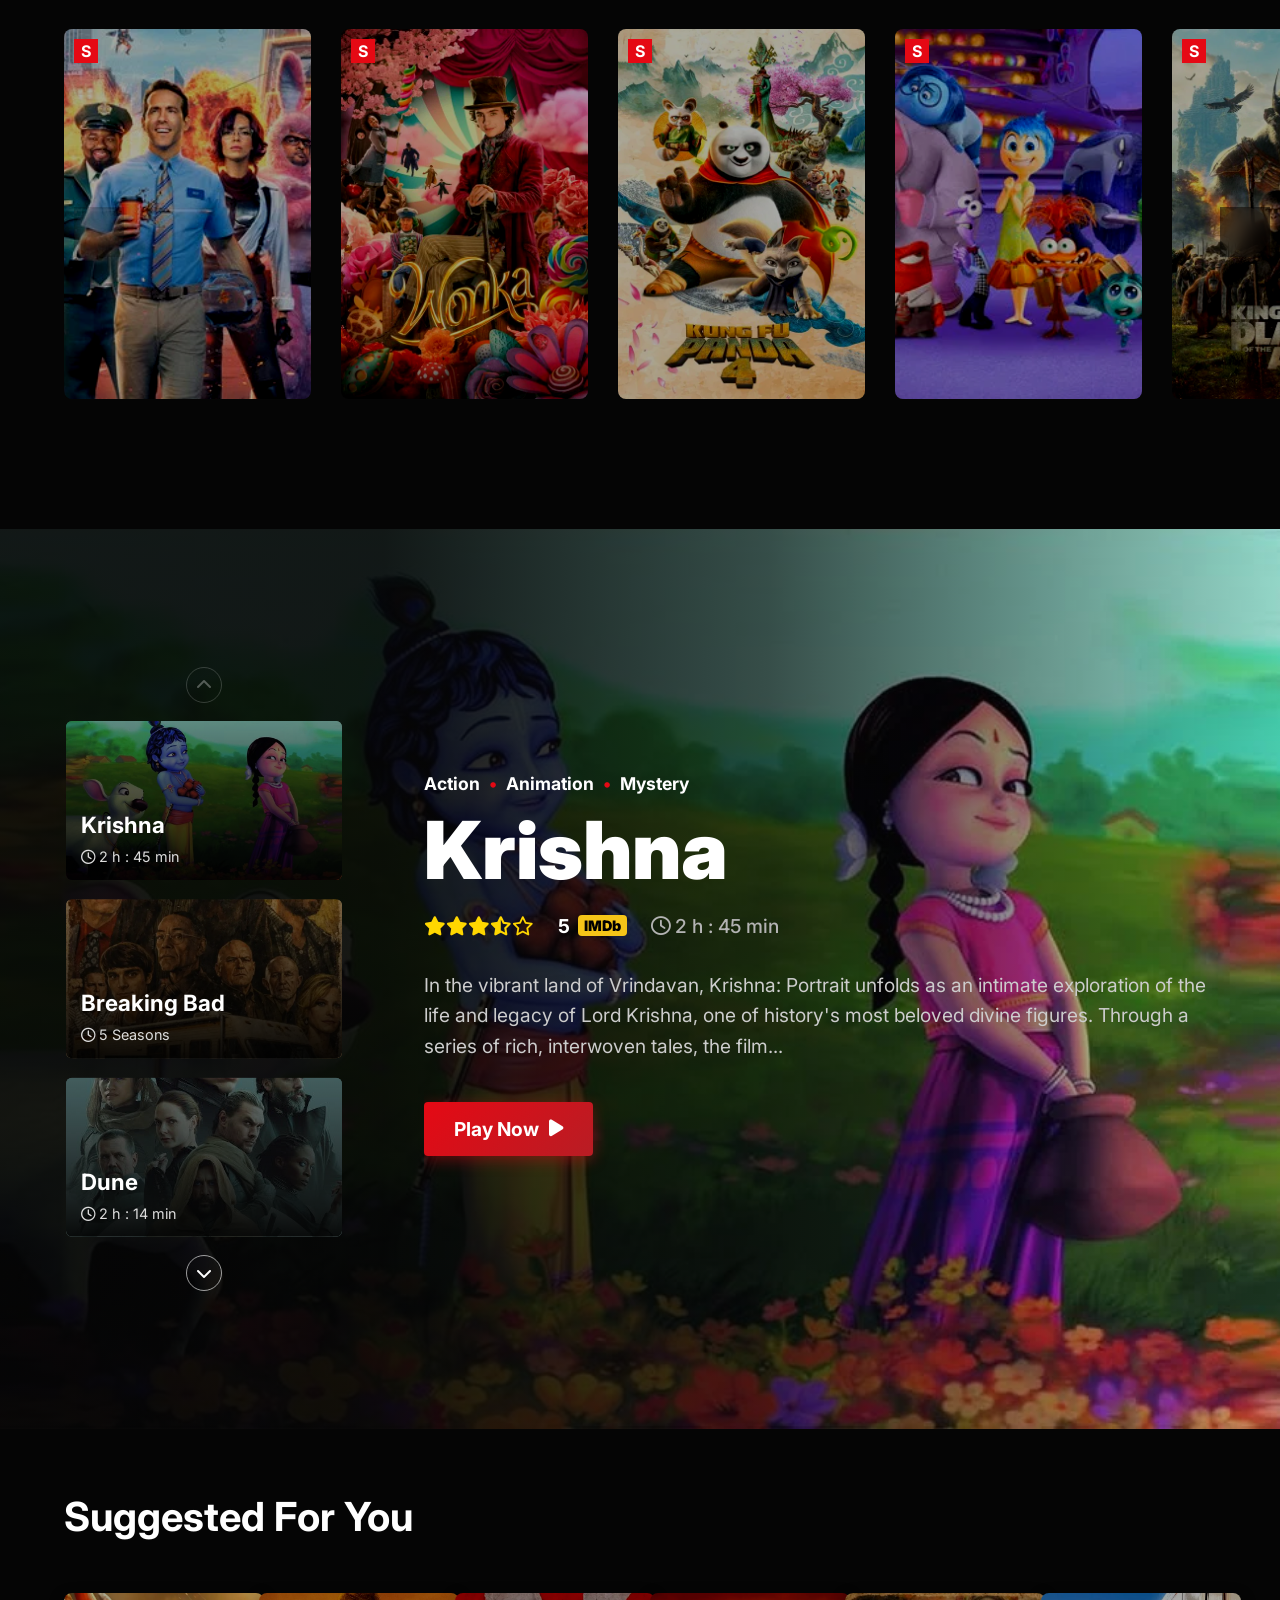
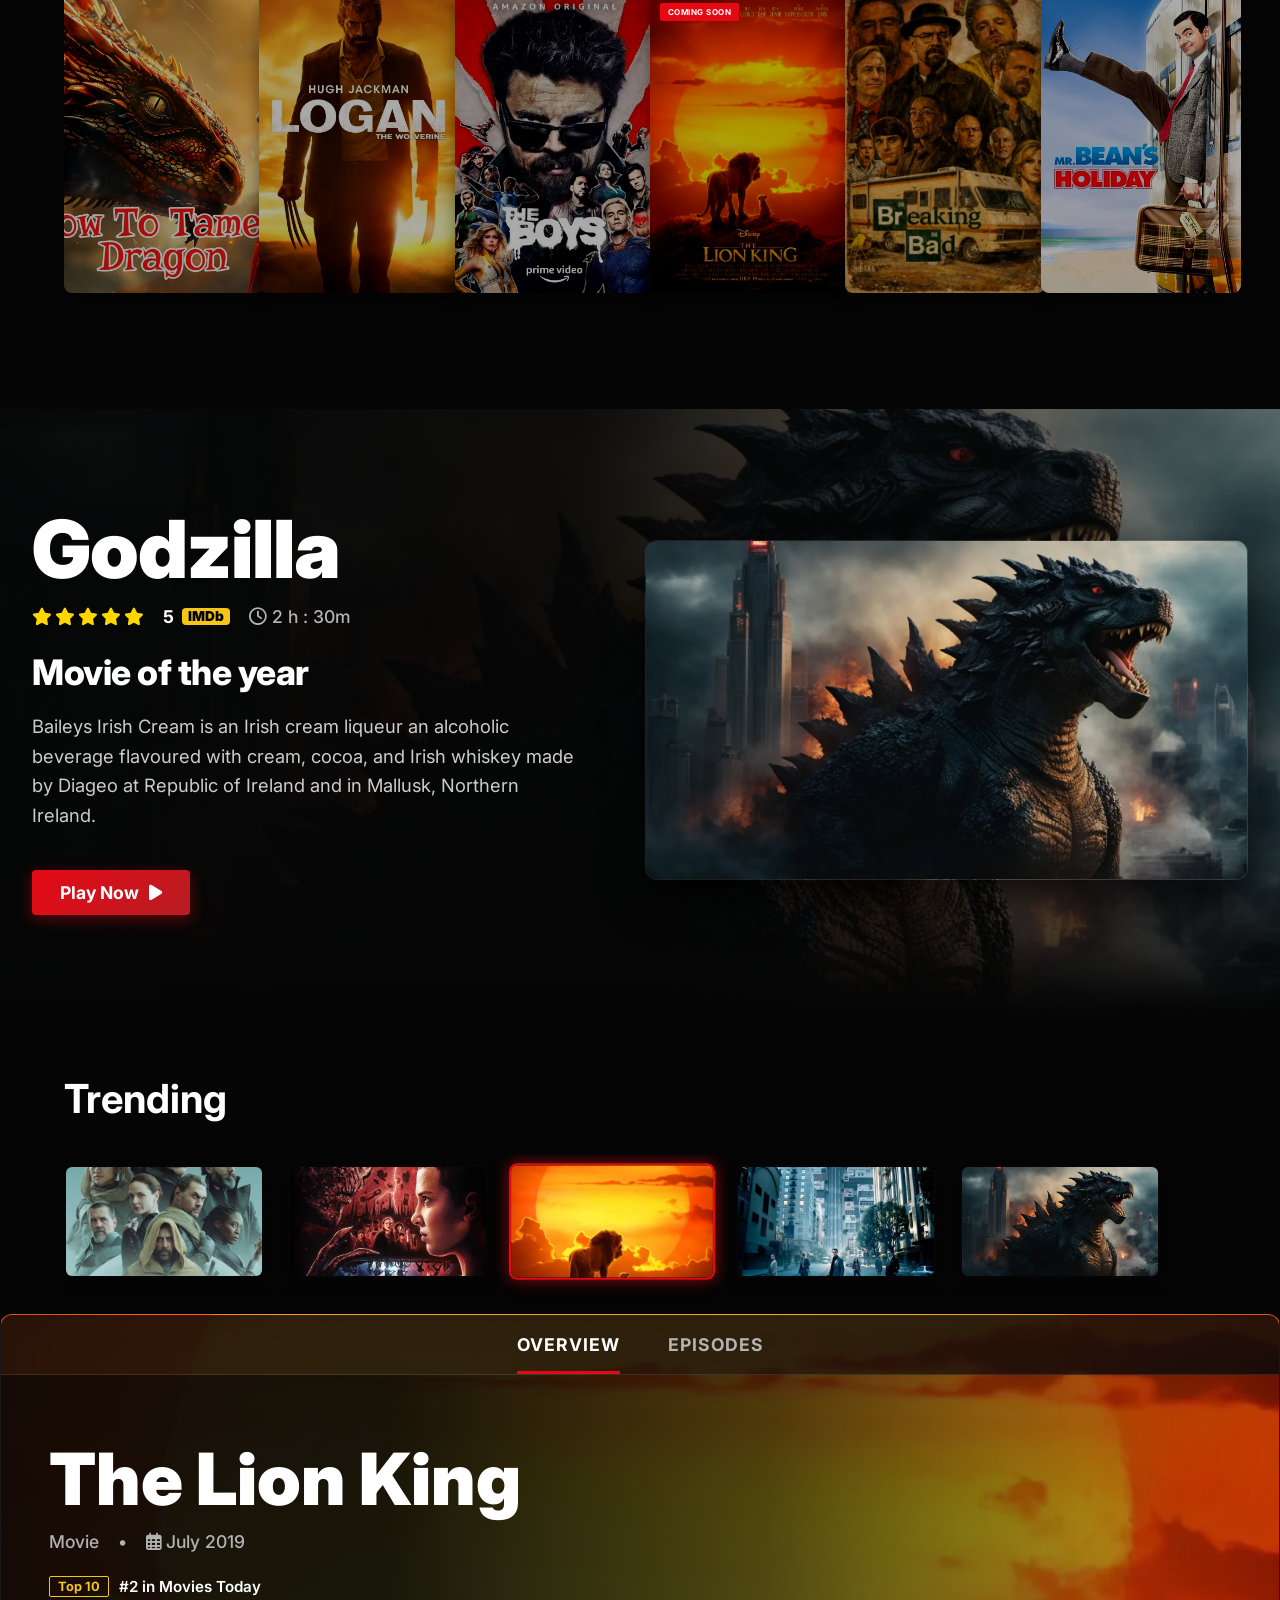
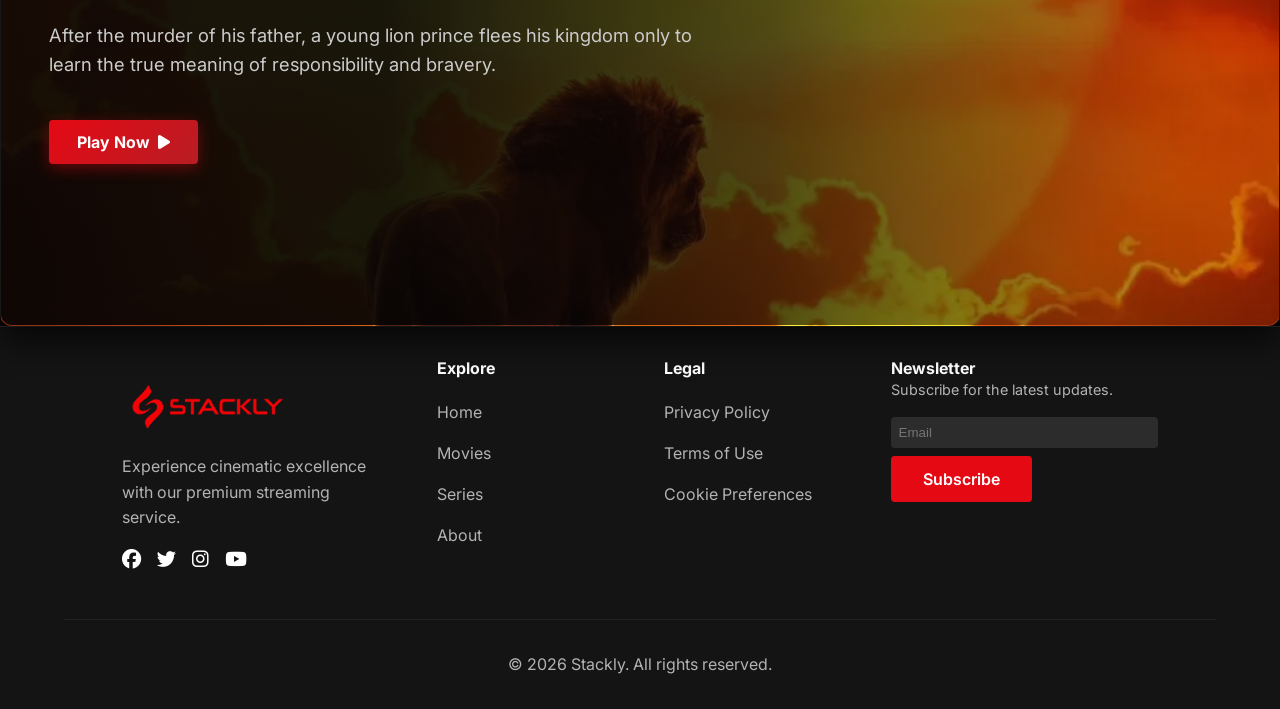
==== commit 0bd04c8d: "Update index.html" ====
--- a/index.html
+++ b/index.html
@@ -669,6 +669,13 @@
     <!-- 3. Popular Categories -->
     <section class="categories-section" style="background: var(--bg-color-light); padding: 5rem 0;">
         <h2 class="section-title">Popular Categories</h2>
+        <style>
+            @media (min-width: 1024px) {
+                .categories-grid {
+                    grid-template-columns: repeat(5, 1fr) !important;
+                }
+            }
+        </style>
         <div class="container categories-grid">
             <div class="category-card" onclick="window.location.href='404.html'" style="background: linear-gradient(rgba(5,5,5,0.7), rgba(5,5,5,0.7)), url('Images/ironman.webp') center/cover;">
                 <h3>Action</h3>
@@ -1189,10 +1196,10 @@
             <div class="footer-brand">
                 <h4>Newsletter</h4>
                 <p style="font-size:0.9rem;">Subscribe for the latest updates.</p>
-                <div style="display:flex; flex-wrap:wrap; gap:0.5rem; margin-top:1rem;">
-                    <input type="email" placeholder="Email" style="flex:1; min-width:0; padding:0.5rem; border-radius:4px; border:none; background:rgba(255,255,255,0.1); color:white;">
-                    <button class="btn-primary" onclick="window.location.href='404.html'">Subscribe</button>
-                </div>
+                <form onsubmit="validateNewsletter(event, this)" style="display:flex; flex-wrap:wrap; gap:0.5rem; margin-top:1rem; position: relative;">
+                    <input type="email" placeholder="Email" required style="flex:1; min-width:0; padding:0.5rem; border-radius:4px; border:none; background:rgba(255,255,255,0.1); color:white;">
+                    <button type="submit" class="btn-primary">Subscribe</button>
+                </form>
             </div>
         </div></div>
         <div class="footer-bottom">
